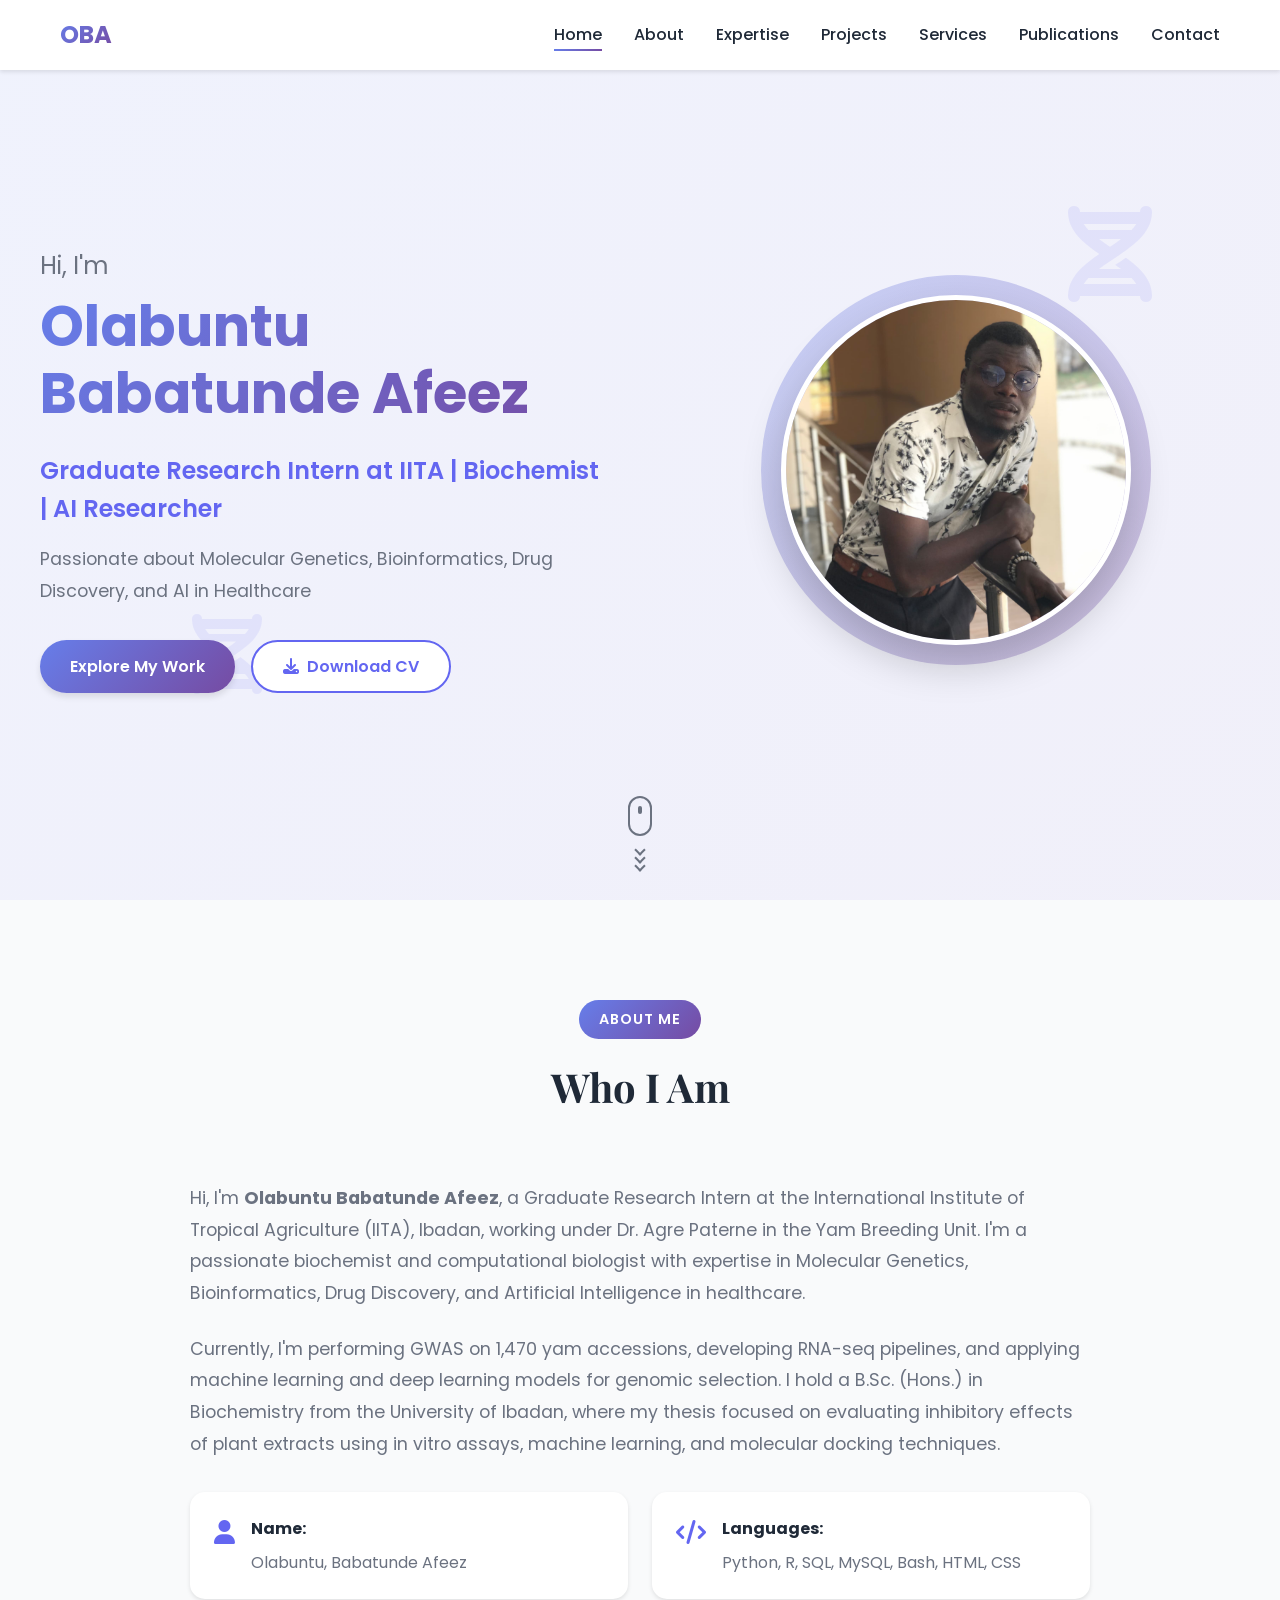
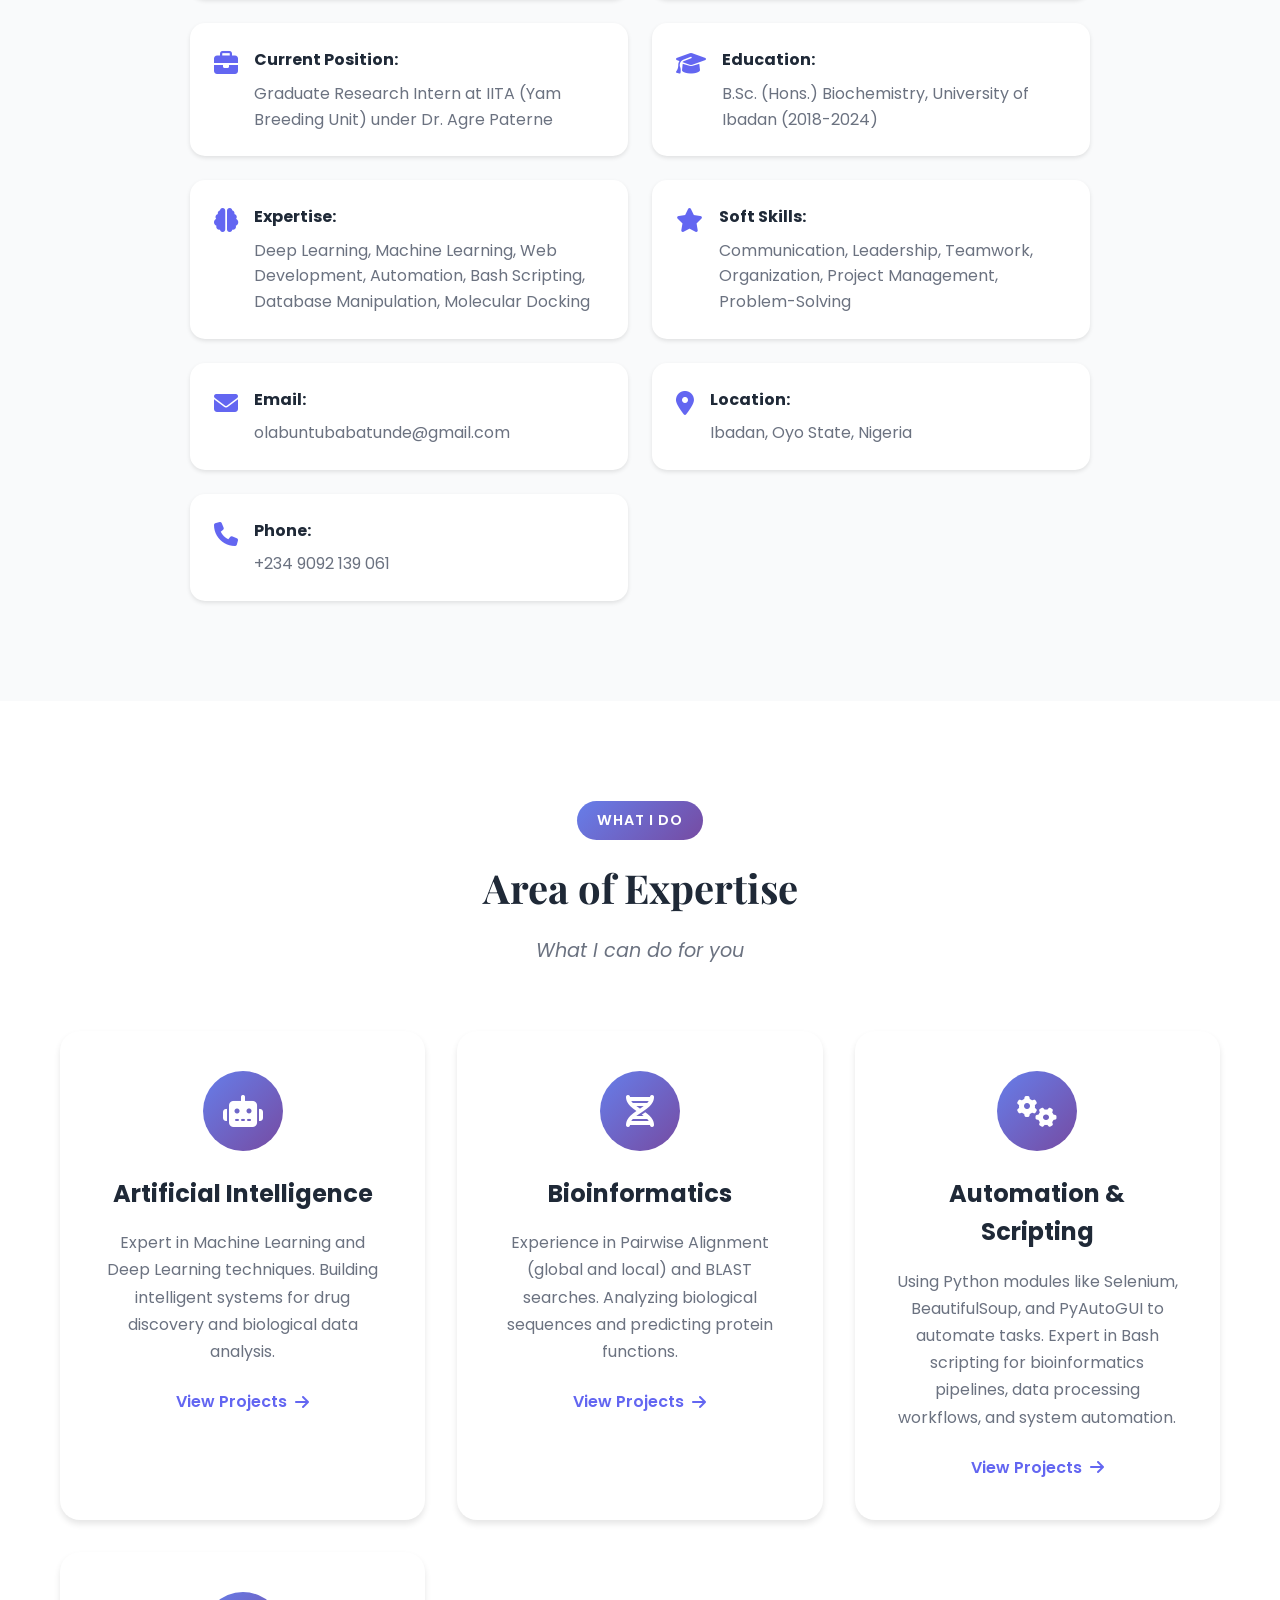
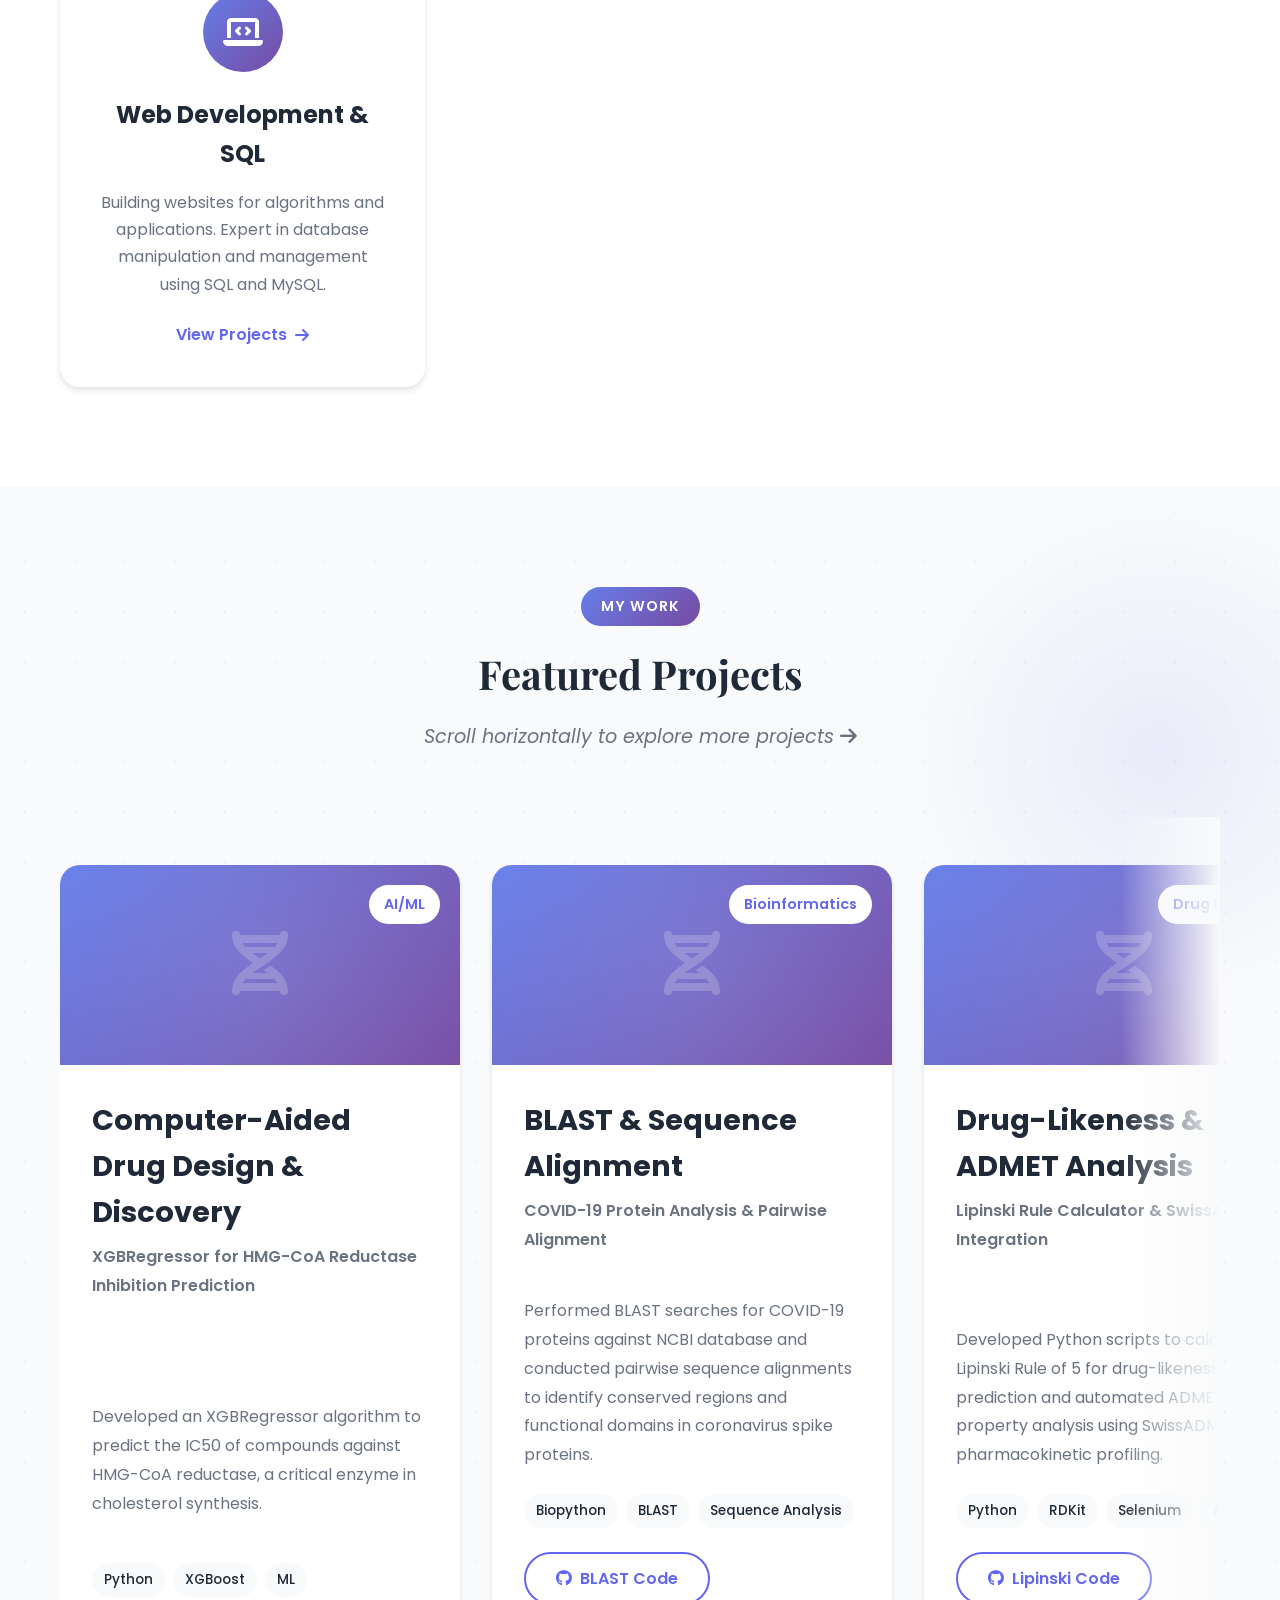
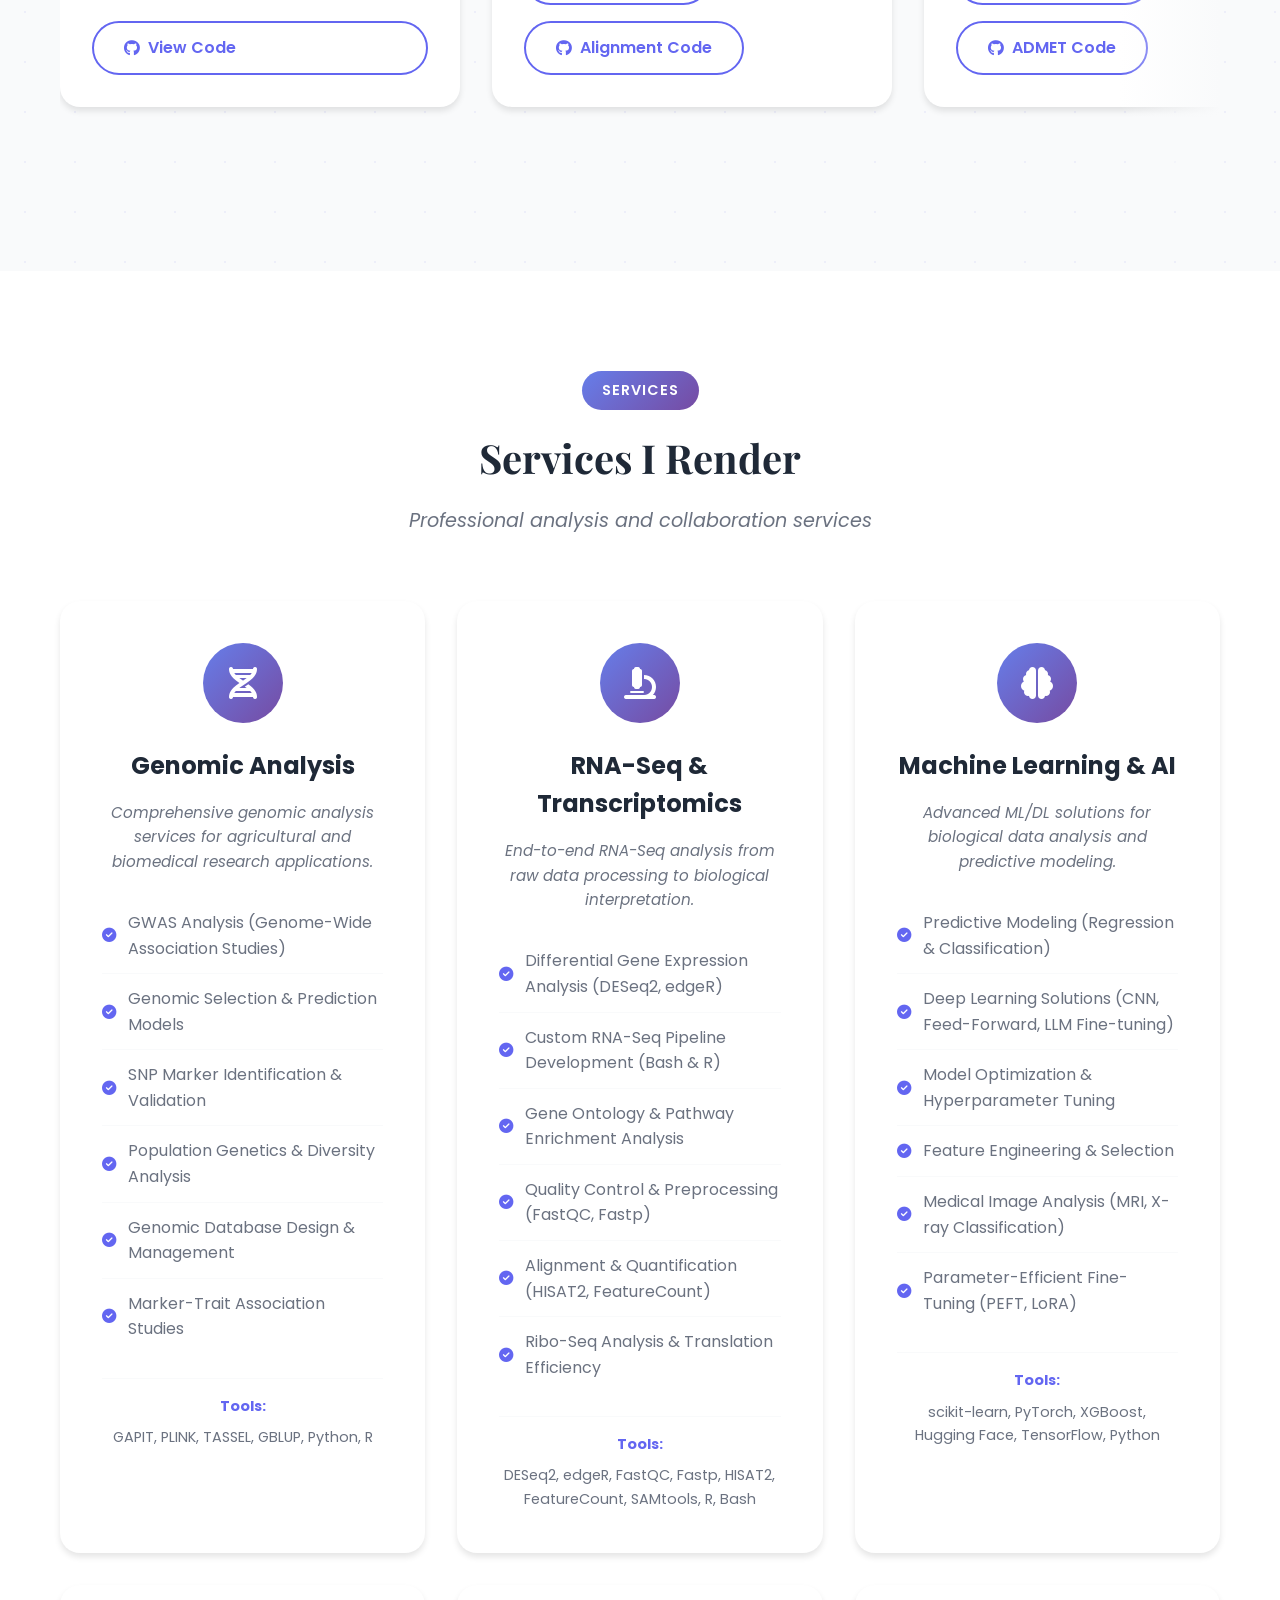
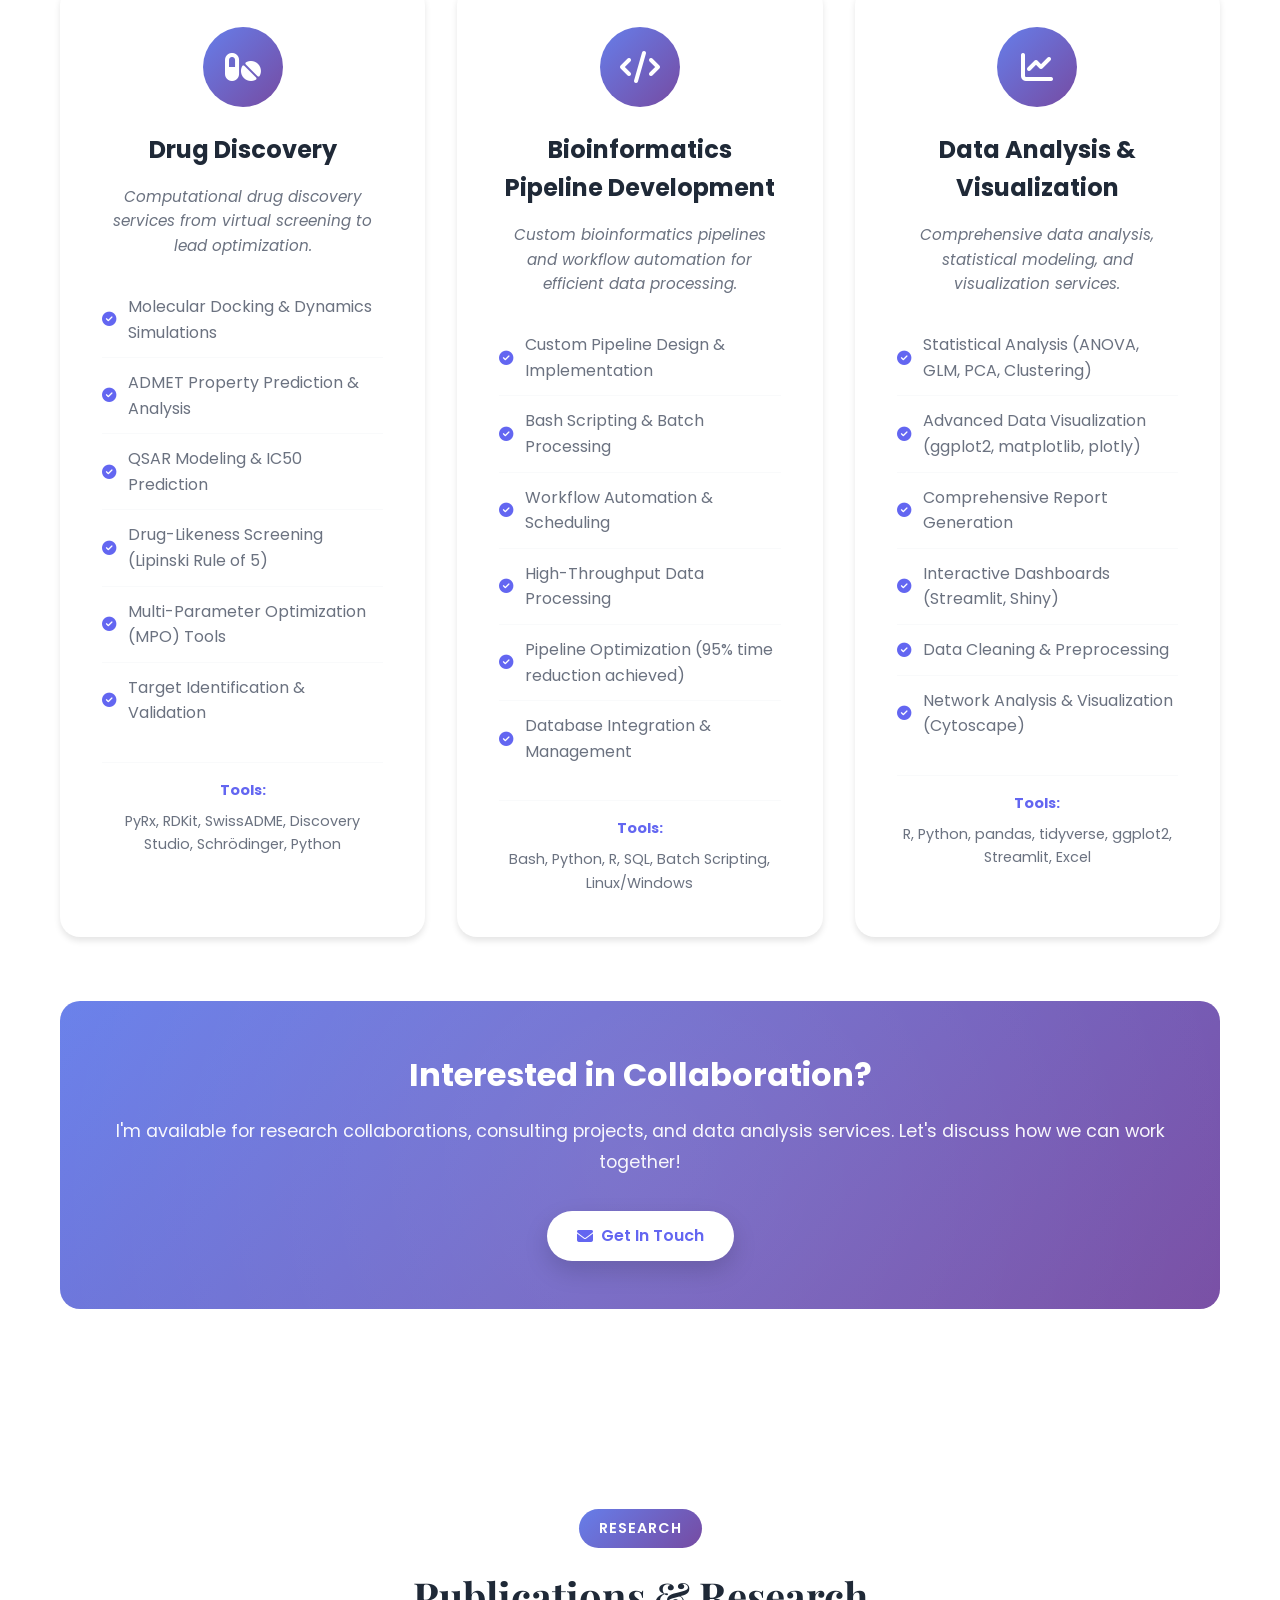
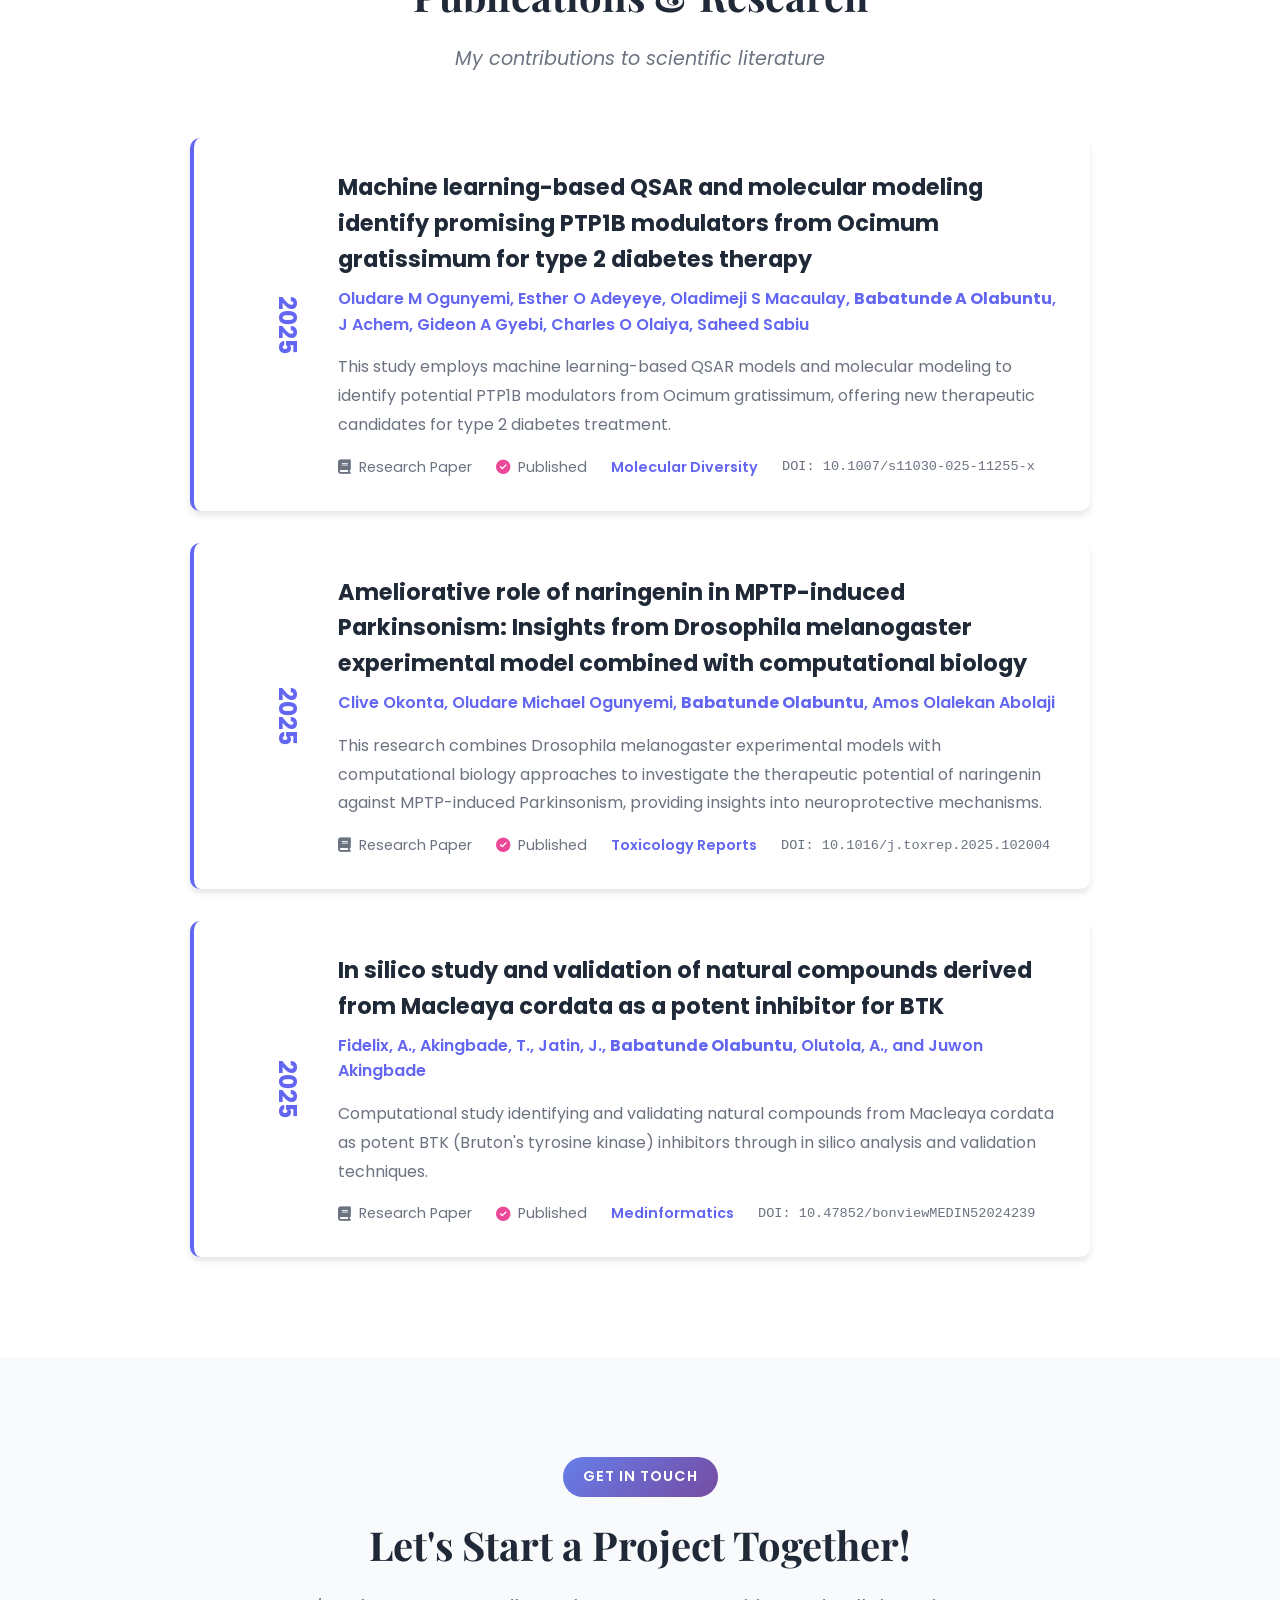
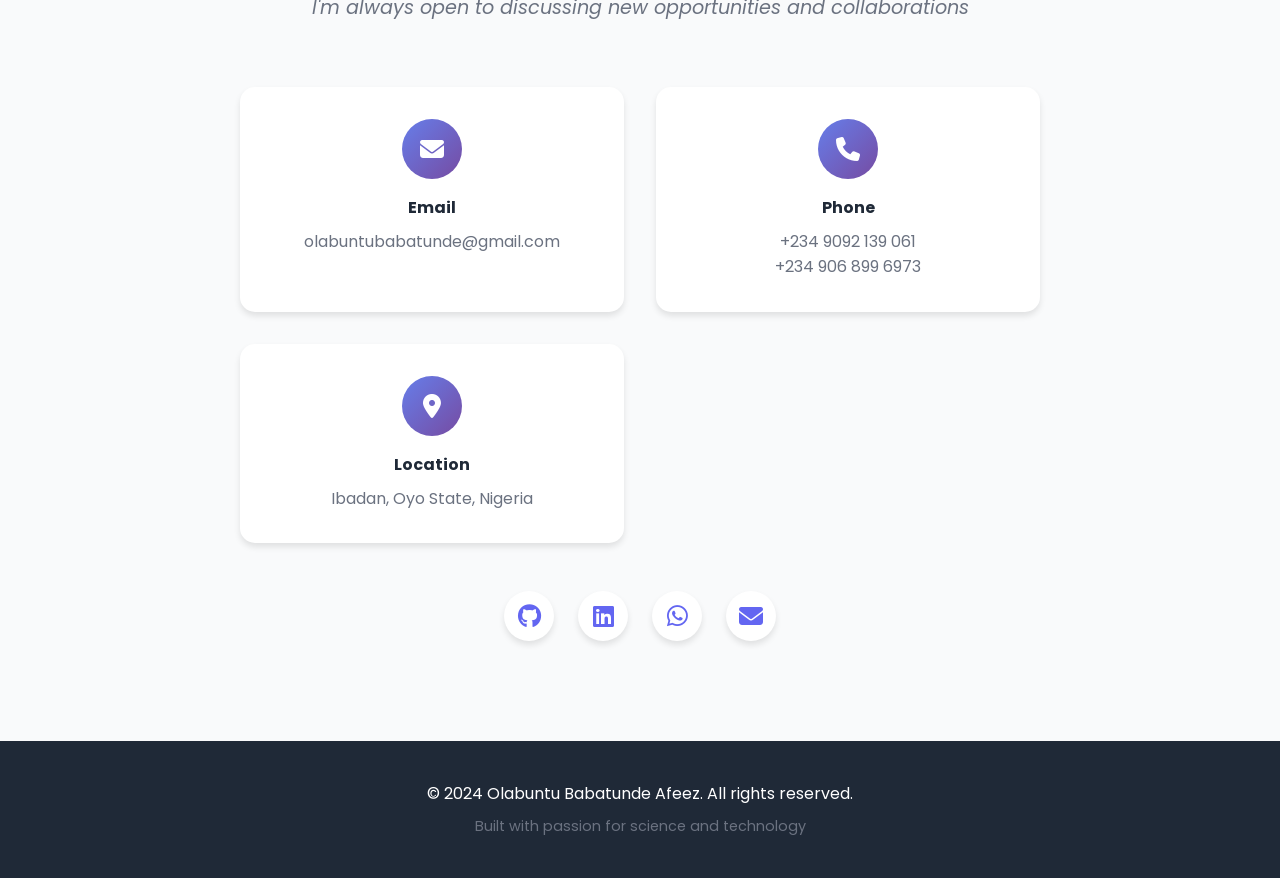
==== index.html @ 609cef7d "Add files via upload" ====
<!DOCTYPE html>
<html lang="en">
<head>
    <meta charset="UTF-8">
    <meta name="viewport" content="width=device-width, initial-scale=1.0">
    <meta name="description" content="Olabuntu Babatunde Afeez - Biochemist, Python Developer, AI Researcher">
    <title>Olabuntu Babatunde Afeez | Personal Website</title>
    <link rel="stylesheet" href="styles.css">
    <link rel="preconnect" href="https://fonts.googleapis.com">
    <link rel="preconnect" href="https://fonts.gstatic.com" crossorigin>
    <link href="https://fonts.googleapis.com/css2?family=Poppins:wght@300;400;500;600;700;800&family=Playfair+Display:wght@400;700&display=swap" rel="stylesheet">
    <link rel="stylesheet" href="https://cdnjs.cloudflare.com/ajax/libs/font-awesome/6.4.0/css/all.min.css">
</head>
<body>
    <!-- Navigation -->
    <nav class="navbar" id="navbar">
        <div class="nav-container">
            <div class="nav-logo">
                <span class="logo-text">OBA</span>
            </div>
            <ul class="nav-menu" id="nav-menu">
                <li class="nav-item"><a href="#home" class="nav-link">Home</a></li>
                <li class="nav-item"><a href="#about" class="nav-link">About</a></li>
                <li class="nav-item"><a href="#expertise" class="nav-link">Expertise</a></li>
                <li class="nav-item"><a href="#projects" class="nav-link">Projects</a></li>
                <li class="nav-item"><a href="#services" class="nav-link">Services</a></li>
                <li class="nav-item"><a href="#publications" class="nav-link">Publications</a></li>
                <li class="nav-item"><a href="#contact" class="nav-link">Contact</a></li>
            </ul>
            <div class="hamburger" id="hamburger">
                <span class="bar"></span>
                <span class="bar"></span>
                <span class="bar"></span>
            </div>
        </div>
    </nav>

    <!-- Hero Section -->
    <section id="home" class="hero">
        <div class="hero-background">
            <div class="animated-bg"></div>
            <div class="dna-decoration">
                <i class="fas fa-dna"></i>
            </div>
            <div class="dna-decoration dna-2">
                <i class="fas fa-dna"></i>
            </div>
            <div class="dna-decoration dna-3">
                <i class="fas fa-dna"></i>
            </div>
        </div>
        <div class="hero-content">
            <div class="hero-text">
                <h1 class="hero-title">
                    <span class="title-line">Hi, I'm</span>
                    <span class="title-name">Olabuntu Babatunde Afeez</span>
                </h1>
                <p class="hero-subtitle">Graduate Research Intern at IITA | Biochemist | AI Researcher</p>
                <p class="hero-description">Passionate about Molecular Genetics, Bioinformatics, Drug Discovery, and AI in Healthcare</p>
                <div class="hero-buttons">
                    <a href="#about" class="btn btn-primary">Explore My Work</a>
                    <a href="static/Buntu_cv.pdf" download class="btn btn-secondary">
                        <i class="fas fa-download"></i> Download CV
                    </a>
                </div>
            </div>
            <div class="hero-image">
                <div class="image-wrapper">
                    <img src="static/buntu1.jpg" alt="Olabuntu Babatunde Afeez" class="profile-img">
                    <div class="image-glow"></div>
                </div>
            </div>
        </div>
        <div class="scroll-indicator">
            <div class="mouse">
                <div class="wheel"></div>
            </div>
            <div class="arrow">
                <span></span>
                <span></span>
                <span></span>
            </div>
        </div>
    </section>

    <!-- About Section -->
    <section id="about" class="about">
        <div class="container">
            <div class="section-header">
                <span class="section-tag">About Me</span>
                <h2 class="section-title">Who I Am</h2>
            </div>
            <div class="about-content">
                <div class="about-text">
                    <p class="lead-text">
                        Hi, I'm <strong>Olabuntu Babatunde Afeez</strong>, a Graduate Research Intern at the International Institute of Tropical Agriculture (IITA), Ibadan, working under Dr. Agre Paterne in the Yam Breeding Unit. I'm a passionate biochemist and computational biologist with expertise in Molecular Genetics, Bioinformatics, Drug Discovery, and Artificial Intelligence in healthcare.
                    </p>
                    <p>
                        Currently, I'm performing GWAS on 1,470 yam accessions, developing RNA-seq pipelines, and applying machine learning and deep learning models for genomic selection. I hold a B.Sc. (Hons.) in Biochemistry from the University of Ibadan, where my thesis focused on evaluating inhibitory effects of plant extracts using in vitro assays, machine learning, and molecular docking techniques.
                    </p>
                    <div class="info-grid">
                        <div class="info-item">
                            <i class="fas fa-user"></i>
                            <div>
                                <strong>Name:</strong>
                                <span>Olabuntu, Babatunde Afeez</span>
                            </div>
                        </div>
                        <div class="info-item">
                            <i class="fas fa-code"></i>
                            <div>
                                <strong>Languages:</strong>
                                <span>Python, R, SQL, MySQL, Bash, HTML, CSS</span>
                            </div>
                        </div>
                        <div class="info-item">
                            <i class="fas fa-briefcase"></i>
                            <div>
                                <strong>Current Position:</strong>
                                <span>Graduate Research Intern at IITA (Yam Breeding Unit) under Dr. Agre Paterne</span>
                            </div>
                        </div>
                        <div class="info-item">
                            <i class="fas fa-graduation-cap"></i>
                            <div>
                                <strong>Education:</strong>
                                <span>B.Sc. (Hons.) Biochemistry, University of Ibadan (2018-2024)</span>
                            </div>
                        </div>
                        <div class="info-item">
                            <i class="fas fa-brain"></i>
                            <div>
                                <strong>Expertise:</strong>
                                <span>Deep Learning, Machine Learning, Web Development, Automation, Bash Scripting, Database Manipulation, Molecular Docking</span>
                            </div>
                        </div>
                        <div class="info-item">
                            <i class="fas fa-star"></i>
                            <div>
                                <strong>Soft Skills:</strong>
                                <span>Communication, Leadership, Teamwork, Organization, Project Management, Problem-Solving</span>
                            </div>
                        </div>
                        <div class="info-item">
                            <i class="fas fa-envelope"></i>
                            <div>
                                <strong>Email:</strong>
                                <span>olabuntubabatunde@gmail.com</span>
                            </div>
                        </div>
                        <div class="info-item">
                            <i class="fas fa-map-marker-alt"></i>
                            <div>
                                <strong>Location:</strong>
                                <span>Ibadan, Oyo State, Nigeria</span>
                            </div>
                        </div>
                        <div class="info-item">
                            <i class="fas fa-phone"></i>
                            <div>
                                <strong>Phone:</strong>
                                <span>+234 9092 139 061</span>
                            </div>
                        </div>
                    </div>
                </div>
            </div>
        </div>
    </section>

    <!-- Expertise Section -->
    <section id="expertise" class="expertise">
        <div class="container">
            <div class="section-header">
                <span class="section-tag">What I Do</span>
                <h2 class="section-title">Area of Expertise</h2>
                <p class="section-subtitle">What I can do for you</p>
            </div>
            <div class="expertise-grid">
                <div class="expertise-card" data-aos="fade-up">
                    <div class="card-icon">
                        <i class="fas fa-robot"></i>
                    </div>
                    <h3>Artificial Intelligence</h3>
                    <p>Expert in Machine Learning and Deep Learning techniques. Building intelligent systems for drug discovery and biological data analysis.</p>
                    <a href="#projects" class="card-link">View Projects <i class="fas fa-arrow-right"></i></a>
                </div>
                <div class="expertise-card" data-aos="fade-up" data-aos-delay="100">
                    <div class="card-icon">
                        <i class="fas fa-dna"></i>
                    </div>
                    <h3>Bioinformatics</h3>
                    <p>Experience in Pairwise Alignment (global and local) and BLAST searches. Analyzing biological sequences and predicting protein functions.</p>
                    <a href="#projects" class="card-link">View Projects <i class="fas fa-arrow-right"></i></a>
                </div>
                <div class="expertise-card" data-aos="fade-up" data-aos-delay="200">
                    <div class="card-icon">
                        <i class="fas fa-cogs"></i>
                    </div>
                    <h3>Automation & Scripting</h3>
                    <p>Using Python modules like Selenium, BeautifulSoup, and PyAutoGUI to automate tasks. Expert in Bash scripting for bioinformatics pipelines, data processing workflows, and system automation.</p>
                    <a href="#projects" class="card-link">View Projects <i class="fas fa-arrow-right"></i></a>
                </div>
                <div class="expertise-card" data-aos="fade-up" data-aos-delay="300">
                    <div class="card-icon">
                        <i class="fas fa-laptop-code"></i>
                    </div>
                    <h3>Web Development & SQL</h3>
                    <p>Building websites for algorithms and applications. Expert in database manipulation and management using SQL and MySQL.</p>
                    <a href="#projects" class="card-link">View Projects <i class="fas fa-arrow-right"></i></a>
                </div>
            </div>
        </div>
    </section>

    <!-- Projects Section -->
    <section id="projects" class="projects">
        <div class="container">
            <div class="section-header">
                <span class="section-tag">My Work</span>
                <h2 class="section-title">Featured Projects</h2>
                <p class="section-subtitle">Scroll horizontally to explore more projects <i class="fas fa-arrow-right"></i></p>
            </div>
            <div class="projects-scroll-container">
                <div class="projects-scroll-wrapper">
                <div class="project-card">
                    <div class="project-image">
                        <div class="project-overlay">
                            <a href="https://github.com/Olabuntu/HMG-COA/blob/main/work.ipynb" target="_blank" class="project-link">
                                <i class="fas fa-external-link-alt"></i>
                            </a>
                        </div>
                        <div class="project-badge">AI/ML</div>
                        <div class="project-icon">
                            <i class="fas fa-dna"></i>
                        </div>
                    </div>
                    <div class="project-content">
                        <h3>Computer-Aided Drug Design & Discovery</h3>
                        <p class="project-tagline">XGBRegressor for HMG-CoA Reductase Inhibition Prediction</p>
                        <p>
                            Developed an XGBRegressor algorithm to predict the IC50 of compounds against HMG-CoA reductase, a critical enzyme in cholesterol synthesis.
                        </p>
                        <div class="project-tech">
                            <span class="tech-tag">Python</span>
                            <span class="tech-tag">XGBoost</span>
                            <span class="tech-tag">ML</span>
                        </div>
                        <a href="https://github.com/Olabuntu/HMG-COA/blob/main/work.ipynb" target="_blank" class="btn btn-outline">
                            <i class="fab fa-github"></i> View Code
                        </a>
                    </div>
                </div>
                <div class="project-card">
                    <div class="project-image">
                        <div class="project-overlay">
                            <a href="https://github.com/Olabuntu/Bioinformatics" target="_blank" class="project-link">
                                <i class="fas fa-external-link-alt"></i>
                            </a>
                        </div>
                        <div class="project-badge">Bioinformatics</div>
                        <div class="project-icon">
                            <i class="fas fa-dna"></i>
                        </div>
                    </div>
                    <div class="project-content">
                        <h3>BLAST & Sequence Alignment</h3>
                        <p class="project-tagline">COVID-19 Protein Analysis & Pairwise Alignment</p>
                        <p>
                            Performed BLAST searches for COVID-19 proteins against NCBI database and conducted pairwise sequence alignments to identify conserved regions and functional domains in coronavirus spike proteins.
                        </p>
                        <div class="project-tech">
                            <span class="tech-tag">Biopython</span>
                            <span class="tech-tag">BLAST</span>
                            <span class="tech-tag">Sequence Analysis</span>
                        </div>
                        <div class="project-links">
                            <a href="https://github.com/Olabuntu/Bioinformatics/blob/main/Blasting(protein)/work.ipynb" target="_blank" class="btn btn-outline">
                                <i class="fab fa-github"></i> BLAST Code
                            </a>
                            <a href="https://github.com/Olabuntu/Bioinformatics/blob/main/Alignment/COD.ipynb" target="_blank" class="btn btn-outline">
                                <i class="fab fa-github"></i> Alignment Code
                            </a>
                        </div>
                    </div>
                </div>
                <div class="project-card">
                    <div class="project-image">
                        <div class="project-overlay">
                            <a href="https://github.com/Olabuntu/BIOLOGICAL_CODES" target="_blank" class="project-link">
                                <i class="fas fa-external-link-alt"></i>
                            </a>
                        </div>
                        <div class="project-badge">Drug Discovery</div>
                        <div class="project-icon">
                            <i class="fas fa-dna"></i>
                        </div>
                    </div>
                    <div class="project-content">
                        <h3>Drug-Likeness & ADMET Analysis</h3>
                        <p class="project-tagline">Lipinski Rule Calculator & SwissADME Integration</p>
                        <p>
                            Developed Python scripts to calculate Lipinski Rule of 5 for drug-likeness prediction and automated ADMET property analysis using SwissADME tool for pharmacokinetic profiling.
                        </p>
                        <div class="project-tech">
                            <span class="tech-tag">Python</span>
                            <span class="tech-tag">RDKit</span>
                            <span class="tech-tag">Selenium</span>
                            <span class="tech-tag">ADMET</span>
                        </div>
                        <div class="project-links">
                            <a href="https://github.com/Olabuntu/BIOLOGICAL_CODES/blob/main/Lipinski_calculation.py" target="_blank" class="btn btn-outline">
                                <i class="fab fa-github"></i> Lipinski Code
                            </a>
                            <a href="https://github.com/Olabuntu/BIOLOGICAL_CODES/blob/main/ADMET_SWISSadme.py" target="_blank" class="btn btn-outline">
                                <i class="fab fa-github"></i> ADMET Code
                            </a>
                        </div>
                    </div>
                </div>
                <div class="project-card">
                    <div class="project-image">
                        <div class="project-overlay">
                            <a href="https://github.com/Olabuntu/Brain-MRI-Tumor-Classification" target="_blank" class="project-link">
                                <i class="fas fa-external-link-alt"></i>
                            </a>
                        </div>
                        <div class="project-badge">Deep Learning</div>
                    <div class="project-icon"><i class="fas fa-dna"></i></div></div>
                    <div class="project-content">
                        <h3>Brain MRI Tumor Classification with CNN</h3>
                        <p class="project-tagline">Convolutional Neural Network for Medical Image Analysis</p>
                        <p>
                            Developed a Python script implementing a CNN to classify brain MRI scans for tumor presence, handling image preprocessing, model training, and evaluation for medical diagnosis applications.
                        </p>
                        <div class="project-tech">
                            <span class="tech-tag">Python</span>
                            <span class="tech-tag">CNN</span>
                            <span class="tech-tag">Deep Learning</span>
                            <span class="tech-tag">Medical Imaging</span>
                        </div>
                        <a href="https://github.com/Olabuntu/Brain-MRI-Tumor-Classification" target="_blank" class="btn btn-outline">
                            <i class="fab fa-github"></i> View Code
                        </a>
                    </div>
                </div>
                <div class="project-card">
                    <div class="project-image">
                        <div class="project-overlay">
                            <a href="https://github.com/Olabuntu/RNA-seq-Pipeline" target="_blank" class="project-link">
                                <i class="fas fa-external-link-alt"></i>
                            </a>
                        </div>
                        <div class="project-badge">Bioinformatics</div>
                    <div class="project-icon"><i class="fas fa-dna"></i></div></div>
                    <div class="project-content">
                        <h3>RNA-Seq Processing Pipeline</h3>
                        <p class="project-tagline">End-to-End Pipeline for Quality Control, Trimming, Alignment, and Feature Count</p>
                        <p>
                            Developed a complete pipeline for RNA-seq processing using FastQC, Fastp, HISAT2, FeatureCount, and SAMtools. Automated workflows in Bash and R for differential gene expression analysis.
                        </p>
                        <div class="project-tech">
                            <span class="tech-tag">Bash</span>
                            <span class="tech-tag">R</span>
                            <span class="tech-tag">RNA-Seq</span>
                            <span class="tech-tag">Bioinformatics</span>
                        </div>
                        <a href="https://github.com/Olabuntu/RNA-seq-Pipeline" target="_blank" class="btn btn-outline">
                            <i class="fab fa-github"></i> View Code
                        </a>
                    </div>
                </div>
                <div class="project-card">
                    <div class="project-image">
                        <div class="project-overlay">
                            <a href="https://github.com/Olabuntu/LLM-Fine-Tuning" target="_blank" class="project-link">
                                <i class="fas fa-external-link-alt"></i>
                            </a>
                        </div>
                        <div class="project-badge">LLM/AI</div>
                    <div class="project-icon"><i class="fas fa-dna"></i></div></div>
                    <div class="project-content">
                        <h3>LLM Fine-Tuning Pipeline</h3>
                        <p class="project-tagline">Parameter-Efficient Fine-Tuning with Advanced Techniques</p>
                        <p>
                            Developed an end-to-end LLM fine-tuning pipeline with advanced parameter-efficient techniques (PEFT, BitsAndBytes), reducing training costs by 75% and deployment time by 60%.
                        </p>
                        <div class="project-tech">
                            <span class="tech-tag">Python</span>
                            <span class="tech-tag">PyTorch</span>
                            <span class="tech-tag">Hugging Face</span>
                            <span class="tech-tag">PEFT</span>
                        </div>
                        <a href="https://github.com/Olabuntu/LLM-Fine-Tuning" target="_blank" class="btn btn-outline">
                            <i class="fab fa-github"></i> View Code
                        </a>
                    </div>
                </div>
                <div class="project-card">
                    <div class="project-image">
                        <div class="project-overlay">
                            <a href="https://github.com/Olabuntu/Breast-Tumor-Classification" target="_blank" class="project-link">
                                <i class="fas fa-external-link-alt"></i>
                            </a>
                        </div>
                        <div class="project-badge">Deep Learning</div>
                    <div class="project-icon"><i class="fas fa-dna"></i></div></div>
                    <div class="project-content">
                        <h3>Breast Tumor Classification</h3>
                        <p class="project-tagline">Feed-Forward Neural Network for Malignant/Benign Classification</p>
                        <p>
                            Developed a Python script using a feed-forward neural network in PyTorch to classify breast tumors as malignant or benign, including data preprocessing, model training, and performance evaluation.
                        </p>
                        <div class="project-tech">
                            <span class="tech-tag">Python</span>
                            <span class="tech-tag">PyTorch</span>
                            <span class="tech-tag">Deep Learning</span>
                            <span class="tech-tag">Healthcare</span>
                        </div>
                        <a href="https://github.com/Olabuntu/Breast-Tumor-Classification" target="_blank" class="btn btn-outline">
                            <i class="fab fa-github"></i> View Code
                        </a>
                    </div>
                </div>
                <div class="project-card">
                    <div class="project-image">
                        <div class="project-overlay">
                            <a href="https://github.com/Olabuntu/Differential-Gene-Expression" target="_blank" class="project-link">
                                <i class="fas fa-external-link-alt"></i>
                            </a>
                        </div>
                        <div class="project-badge">Genomics</div>
                    <div class="project-icon"><i class="fas fa-dna"></i></div></div>
                    <div class="project-content">
                        <h3>Differential Gene Expression Analysis</h3>
                        <p class="project-tagline">DESeq2 and edgeR for RNA-Seq Data Analysis</p>
                        <p>
                            Developed R scripts utilizing DESeq2 and edgeR for differential gene expression analysis, including data normalization, statistical testing, and visualization of significantly expressed genes from RNA-Seq datasets.
                        </p>
                        <div class="project-tech">
                            <span class="tech-tag">R</span>
                            <span class="tech-tag">DESeq2</span>
                            <span class="tech-tag">edgeR</span>
                            <span class="tech-tag">Bioconductor</span>
                        </div>
                        <a href="https://github.com/Olabuntu/Differential-Gene-Expression" target="_blank" class="btn btn-outline">
                            <i class="fab fa-github"></i> View Code
                        </a>
                    </div>
                </div>
                <div class="project-card">
                    <div class="project-image">
                        <div class="project-overlay">
                            <a href="https://github.com/Olabuntu/DNA-Sequence-Motif-Prediction" target="_blank" class="project-link">
                                <i class="fas fa-external-link-alt"></i>
                            </a>
                        </div>
                        <div class="project-badge">Genomics</div>
                    <div class="project-icon"><i class="fas fa-dna"></i></div></div>
                    <div class="project-content">
                        <h3>DNA Sequence Motif Prediction</h3>
                        <p class="project-tagline">CNN for Transcription Factor Binding Site Identification</p>
                        <p>
                            Developed a Python script implementing a deep learning CNN architecture to predict DNA sequence motifs and identify transcription factor binding sites, including data preprocessing, model training, and validation.
                        </p>
                        <div class="project-tech">
                            <span class="tech-tag">Python</span>
                            <span class="tech-tag">CNN</span>
                            <span class="tech-tag">Deep Learning</span>
                            <span class="tech-tag">Genomics</span>
                        </div>
                        <a href="https://github.com/Olabuntu/DNA-Sequence-Motif-Prediction" target="_blank" class="btn btn-outline">
                            <i class="fab fa-github"></i> View Code
                        </a>
                    </div>
                </div>
                <div class="project-card">
                    <div class="project-image">
                        <div class="project-overlay">
                            <a href="https://github.com/Olabuntu/Gene-Ontology-Enrichment" target="_blank" class="project-link">
                                <i class="fas fa-external-link-alt"></i>
                            </a>
                        </div>
                        <div class="project-badge">Bioinformatics</div>
                    <div class="project-icon"><i class="fas fa-dna"></i></div></div>
                    <div class="project-content">
                        <h3>Gene Ontology Enrichment Analysis</h3>
                        <p class="project-tagline">Biological Process, Function, and Component Analysis</p>
                        <p>
                            Developed an R script to perform gene ontology enrichment analysis, identifying overrepresented biological processes, molecular functions, and cellular components from gene lists using clusterProfiler.
                        </p>
                        <div class="project-tech">
                            <span class="tech-tag">R</span>
                            <span class="tech-tag">clusterProfiler</span>
                            <span class="tech-tag">GO Analysis</span>
                            <span class="tech-tag">Bioconductor</span>
                        </div>
                        <a href="https://github.com/Olabuntu/Gene-Ontology-Enrichment" target="_blank" class="btn btn-outline">
                            <i class="fab fa-github"></i> View Code
                        </a>
                    </div>
                </div>
                <div class="project-card">
                    <div class="project-image">
                        <div class="project-overlay">
                            <a href="https://github.com/Olabuntu/Diabetes-Prediction-Model" target="_blank" class="project-link">
                                <i class="fas fa-external-link-alt"></i>
                            </a>
                        </div>
                        <div class="project-badge">ML/Healthcare</div>
                    <div class="project-icon"><i class="fas fa-dna"></i></div></div>
                    <div class="project-content">
                        <h3>Diabetes Prediction Model</h3>
                        <p class="project-tagline">Machine Learning Classification for Clinical Diagnosis</p>
                        <p>
                            Developed a Python-based classification model to predict diabetes status from clinical features, including data preprocessing, feature selection, model training, and performance evaluation.
                        </p>
                        <div class="project-tech">
                            <span class="tech-tag">Python</span>
                            <span class="tech-tag">Machine Learning</span>
                            <span class="tech-tag">Healthcare</span>
                            <span class="tech-tag">scikit-learn</span>
                        </div>
                        <a href="https://github.com/Olabuntu/Diabetes-Prediction-Model" target="_blank" class="btn btn-outline">
                            <i class="fab fa-github"></i> View Code
                        </a>
                    </div>
                </div>
                <div class="project-card">
                    <div class="project-image">
                        <div class="project-overlay">
                            <a href="https://github.com/Olabuntu/COX2-Inhibitor-Prediction" target="_blank" class="project-link">
                                <i class="fas fa-external-link-alt"></i>
                            </a>
                        </div>
                        <div class="project-badge">Drug Discovery</div>
                    <div class="project-icon"><i class="fas fa-dna"></i></div></div>
                    <div class="project-content">
                        <h3>COX-2 Inhibitor Prediction</h3>
                        <p class="project-tagline">Random Forest Regression for Anti-Inflammatory Drug Discovery</p>
                        <p>
                            Developed a Python-based Random Forest Regression model to predict the bioactivity (IC₅₀) of drugs against the Cyclooxygenase-2 (COX-2) enzyme, a key target in inflammation treatment.
                        </p>
                        <div class="project-tech">
                            <span class="tech-tag">Python</span>
                            <span class="tech-tag">Random Forest</span>
                            <span class="tech-tag">Drug Discovery</span>
                            <span class="tech-tag">Machine Learning</span>
                        </div>
                        <a href="https://github.com/Olabuntu/COX2-Inhibitor-Prediction" target="_blank" class="btn btn-outline">
                            <i class="fab fa-github"></i> View Code
                        </a>
                    </div>
                </div>
                <div class="project-card">
                    <div class="project-image">
                        <div class="project-overlay">
                            <a href="https://github.com/Olabuntu/MPO-Web-Tool" target="_blank" class="project-link">
                                <i class="fas fa-external-link-alt"></i>
                            </a>
                        </div>
                        <div class="project-badge">Web Tool</div>
                    <div class="project-icon"><i class="fas fa-dna"></i></div></div>
                    <div class="project-content">
                        <h3>Multiple Parameter Optimization (MPO) Web Tool</h3>
                        <p class="project-tagline">Streamlit-Based Drug Candidate Screening Platform</p>
                        <p>
                            Built a Multiple Parameter Optimization web tool for efficient drug candidate screening, allowing parameter selection (IC₅₀, ADMET) for ranking. Developed with Python, Streamlit, and CSS to ensure usability and time savings.
                        </p>
                        <div class="project-tech">
                            <span class="tech-tag">Python</span>
                            <span class="tech-tag">Streamlit</span>
                            <span class="tech-tag">CSS</span>
                            <span class="tech-tag">Drug Discovery</span>
                        </div>
                        <a href="https://github.com/Olabuntu/MPO-Web-Tool" target="_blank" class="btn btn-outline">
                            <i class="fab fa-github"></i> View Code
                        </a>
                    </div>
                </div>
                <div class="project-card">
                    <div class="project-image">
                        <div class="project-overlay">
                            <a href="https://github.com/Olabuntu/GWAS-Yam-Analysis" target="_blank" class="project-link">
                                <i class="fas fa-external-link-alt"></i>
                            </a>
                        </div>
                        <div class="project-badge">Genomics</div>
                    <div class="project-icon"><i class="fas fa-dna"></i></div></div>
                    <div class="project-content">
                        <h3>GWAS Analysis on Yam Accessions</h3>
                        <p class="project-tagline">Genome-Wide Association Study for Yield Traits</p>
                        <p>
                            Performed GWAS on 1,470 yam accessions, identifying SNP markers and candidate genes linked to yield traits (yield and stress tolerance) in yam using GAPIT (R), PLINK, and TASSEL 5.
                        </p>
                        <div class="project-tech">
                            <span class="tech-tag">R</span>
                            <span class="tech-tag">GAPIT</span>
                            <span class="tech-tag">PLINK</span>
                            <span class="tech-tag">TASSEL</span>
                        </div>
                        <a href="https://github.com/Olabuntu/GWAS-Yam-Analysis" target="_blank" class="btn btn-outline">
                            <i class="fab fa-github"></i> View Code
                        </a>
                    </div>
                </div>
                <div class="project-card">
                    <div class="project-image">
                        <div class="project-overlay">
                            <a href="https://github.com/Olabuntu/Genomic-Selection-Models" target="_blank" class="project-link">
                                <i class="fas fa-external-link-alt"></i>
                            </a>
                        </div>
                        <div class="project-badge">Genomics</div>
                    <div class="project-icon"><i class="fas fa-dna"></i></div></div>
                    <div class="project-content">
                        <h3>Genomic Selection Models</h3>
                        <p class="project-tagline">Deep Learning and ML for Genomic Prediction</p>
                        <p>
                            Conducted genomic selection on MET data from 1,400 yam accessions, applying deep learning, machine learning, GBLUP, and other models to predict GEBVs and compared results to choose the best model to accelerate the breeding program.
                        </p>
                        <div class="project-tech">
                            <span class="tech-tag">Python</span>
                            <span class="tech-tag">R</span>
                            <span class="tech-tag">Deep Learning</span>
                            <span class="tech-tag">GBLUP</span>
                        </div>
                        <a href="https://github.com/Olabuntu/Genomic-Selection-Models" target="_blank" class="btn btn-outline">
                            <i class="fab fa-github"></i> View Code
                        </a>
                    </div>
                </div>
                </div>
            </div>
        </div>
    </section>

    <!-- Services Section -->
    <section id="services" class="services">
        <div class="container">
            <div class="section-header">
                <span class="section-tag">Services</span>
                <h2 class="section-title">Services I Render</h2>
                <p class="section-subtitle">Professional analysis and collaboration services</p>
            </div>
            <div class="services-grid">
                <div class="service-card">
                    <div class="service-icon">
                        <i class="fas fa-dna"></i>
                    </div>
                    <h3>Genomic Analysis</h3>
                    <p class="service-description">Comprehensive genomic analysis services for agricultural and biomedical research applications.</p>
                    <ul class="service-list">
                        <li><i class="fas fa-check-circle"></i> GWAS Analysis (Genome-Wide Association Studies)</li>
                        <li><i class="fas fa-check-circle"></i> Genomic Selection & Prediction Models</li>
                        <li><i class="fas fa-check-circle"></i> SNP Marker Identification & Validation</li>
                        <li><i class="fas fa-check-circle"></i> Population Genetics & Diversity Analysis</li>
                        <li><i class="fas fa-check-circle"></i> Genomic Database Design & Management</li>
                        <li><i class="fas fa-check-circle"></i> Marker-Trait Association Studies</li>
                    </ul>
                    <div class="service-tools">
                        <strong>Tools:</strong> GAPIT, PLINK, TASSEL, GBLUP, Python, R
                    </div>
                </div>
                <div class="service-card">
                    <div class="service-icon">
                        <i class="fas fa-microscope"></i>
                    </div>
                    <h3>RNA-Seq & Transcriptomics</h3>
                    <p class="service-description">End-to-end RNA-Seq analysis from raw data processing to biological interpretation.</p>
                    <ul class="service-list">
                        <li><i class="fas fa-check-circle"></i> Differential Gene Expression Analysis (DESeq2, edgeR)</li>
                        <li><i class="fas fa-check-circle"></i> Custom RNA-Seq Pipeline Development (Bash & R)</li>
                        <li><i class="fas fa-check-circle"></i> Gene Ontology & Pathway Enrichment Analysis</li>
                        <li><i class="fas fa-check-circle"></i> Quality Control & Preprocessing (FastQC, Fastp)</li>
                        <li><i class="fas fa-check-circle"></i> Alignment & Quantification (HISAT2, FeatureCount)</li>
                        <li><i class="fas fa-check-circle"></i> Ribo-Seq Analysis & Translation Efficiency</li>
                    </ul>
                    <div class="service-tools">
                        <strong>Tools:</strong> DESeq2, edgeR, FastQC, Fastp, HISAT2, FeatureCount, SAMtools, R, Bash
                    </div>
                </div>
                <div class="service-card">
                    <div class="service-icon">
                        <i class="fas fa-brain"></i>
                    </div>
                    <h3>Machine Learning & AI</h3>
                    <p class="service-description">Advanced ML/DL solutions for biological data analysis and predictive modeling.</p>
                    <ul class="service-list">
                        <li><i class="fas fa-check-circle"></i> Predictive Modeling (Regression & Classification)</li>
                        <li><i class="fas fa-check-circle"></i> Deep Learning Solutions (CNN, Feed-Forward, LLM Fine-tuning)</li>
                        <li><i class="fas fa-check-circle"></i> Model Optimization & Hyperparameter Tuning</li>
                        <li><i class="fas fa-check-circle"></i> Feature Engineering & Selection</li>
                        <li><i class="fas fa-check-circle"></i> Medical Image Analysis (MRI, X-ray Classification)</li>
                        <li><i class="fas fa-check-circle"></i> Parameter-Efficient Fine-Tuning (PEFT, LoRA)</li>
                    </ul>
                    <div class="service-tools">
                        <strong>Tools:</strong> scikit-learn, PyTorch, XGBoost, Hugging Face, TensorFlow, Python
                    </div>
                </div>
                <div class="service-card">
                    <div class="service-icon">
                        <i class="fas fa-pills"></i>
                    </div>
                    <h3>Drug Discovery</h3>
                    <p class="service-description">Computational drug discovery services from virtual screening to lead optimization.</p>
                    <ul class="service-list">
                        <li><i class="fas fa-check-circle"></i> Molecular Docking & Dynamics Simulations</li>
                        <li><i class="fas fa-check-circle"></i> ADMET Property Prediction & Analysis</li>
                        <li><i class="fas fa-check-circle"></i> QSAR Modeling & IC50 Prediction</li>
                        <li><i class="fas fa-check-circle"></i> Drug-Likeness Screening (Lipinski Rule of 5)</li>
                        <li><i class="fas fa-check-circle"></i> Multi-Parameter Optimization (MPO) Tools</li>
                        <li><i class="fas fa-check-circle"></i> Target Identification & Validation</li>
                    </ul>
                    <div class="service-tools">
                        <strong>Tools:</strong> PyRx, RDKit, SwissADME, Discovery Studio, Schrödinger, Python
                    </div>
                </div>
                <div class="service-card">
                    <div class="service-icon">
                        <i class="fas fa-code"></i>
                    </div>
                    <h3>Bioinformatics Pipeline Development</h3>
                    <p class="service-description">Custom bioinformatics pipelines and workflow automation for efficient data processing.</p>
                    <ul class="service-list">
                        <li><i class="fas fa-check-circle"></i> Custom Pipeline Design & Implementation</li>
                        <li><i class="fas fa-check-circle"></i> Bash Scripting & Batch Processing</li>
                        <li><i class="fas fa-check-circle"></i> Workflow Automation & Scheduling</li>
                        <li><i class="fas fa-check-circle"></i> High-Throughput Data Processing</li>
                        <li><i class="fas fa-check-circle"></i> Pipeline Optimization (95% time reduction achieved)</li>
                        <li><i class="fas fa-check-circle"></i> Database Integration & Management</li>
                    </ul>
                    <div class="service-tools">
                        <strong>Tools:</strong> Bash, Python, R, SQL, Batch Scripting, Linux/Windows
                    </div>
                </div>
                <div class="service-card">
                    <div class="service-icon">
                        <i class="fas fa-chart-line"></i>
                    </div>
                    <h3>Data Analysis & Visualization</h3>
                    <p class="service-description">Comprehensive data analysis, statistical modeling, and visualization services.</p>
                    <ul class="service-list">
                        <li><i class="fas fa-check-circle"></i> Statistical Analysis (ANOVA, GLM, PCA, Clustering)</li>
                        <li><i class="fas fa-check-circle"></i> Advanced Data Visualization (ggplot2, matplotlib, plotly)</li>
                        <li><i class="fas fa-check-circle"></i> Comprehensive Report Generation</li>
                        <li><i class="fas fa-check-circle"></i> Interactive Dashboards (Streamlit, Shiny)</li>
                        <li><i class="fas fa-check-circle"></i> Data Cleaning & Preprocessing</li>
                        <li><i class="fas fa-check-circle"></i> Network Analysis & Visualization (Cytoscape)</li>
                    </ul>
                    <div class="service-tools">
                        <strong>Tools:</strong> R, Python, pandas, tidyverse, ggplot2, Streamlit, Excel
                    </div>
                </div>
            </div>
            <div class="services-cta">
                <div class="cta-content">
                    <h3>Interested in Collaboration?</h3>
                    <p>I'm available for research collaborations, consulting projects, and data analysis services. Let's discuss how we can work together!</p>
                    <a href="mailto:olabuntubabatunde@gmail.com?subject=Collaboration Inquiry" class="btn btn-primary">
                        <i class="fas fa-envelope"></i> Get In Touch
                    </a>
                </div>
            </div>
        </div>
    </section>

    <!-- Publications Section -->
    <section id="publications" class="publications">
        <div class="container">
            <div class="section-header">
                <span class="section-tag">Research</span>
                <h2 class="section-title">Publications & Research</h2>
                <p class="section-subtitle">My contributions to scientific literature</p>
            </div>
            <div class="publications-list">
                <div class="publication-card">
                    <div class="publication-year">2025</div>
                    <div class="publication-content">
                        <h3>Machine learning-based QSAR and molecular modeling identify promising PTP1B modulators from Ocimum gratissimum for type 2 diabetes therapy</h3>
                        <p class="publication-authors">Oludare M Ogunyemi, Esther O Adeyeye, Oladimeji S Macaulay, <strong>Babatunde A Olabuntu</strong>, J Achem, Gideon A Gyebi, Charles O Olaiya, Saheed Sabiu</p>
                        <p class="publication-abstract">
                            This study employs machine learning-based QSAR models and molecular modeling to identify potential PTP1B modulators from Ocimum gratissimum, offering new therapeutic candidates for type 2 diabetes treatment.
                        </p>
                        <div class="publication-meta">
                            <span class="publication-type"><i class="fas fa-book"></i> Research Paper</span>
                            <span class="publication-status"><i class="fas fa-check-circle"></i> Published</span>
                            <span class="publication-journal">Molecular Diversity</span>
                            <span class="publication-doi">DOI: 10.1007/s11030-025-11255-x</span>
                        </div>
                    </div>
                </div>
                <div class="publication-card">
                    <div class="publication-year">2025</div>
                    <div class="publication-content">
                        <h3>Ameliorative role of naringenin in MPTP-induced Parkinsonism: Insights from Drosophila melanogaster experimental model combined with computational biology</h3>
                        <p class="publication-authors">Clive Okonta, Oludare Michael Ogunyemi, <strong>Babatunde Olabuntu</strong>, Amos Olalekan Abolaji</p>
                        <p class="publication-abstract">
                            This research combines Drosophila melanogaster experimental models with computational biology approaches to investigate the therapeutic potential of naringenin against MPTP-induced Parkinsonism, providing insights into neuroprotective mechanisms.
                        </p>
                        <div class="publication-meta">
                            <span class="publication-type"><i class="fas fa-book"></i> Research Paper</span>
                            <span class="publication-status"><i class="fas fa-check-circle"></i> Published</span>
                            <span class="publication-journal">Toxicology Reports</span>
                            <span class="publication-doi">DOI: 10.1016/j.toxrep.2025.102004</span>
                        </div>
                    </div>
                </div>
                <div class="publication-card">
                    <div class="publication-year">2025</div>
                    <div class="publication-content">
                        <h3>In silico study and validation of natural compounds derived from Macleaya cordata as a potent inhibitor for BTK</h3>
                        <p class="publication-authors">Fidelix, A., Akingbade, T., Jatin, J., <strong>Babatunde Olabuntu</strong>, Olutola, A., and Juwon Akingbade</p>
                        <p class="publication-abstract">
                            Computational study identifying and validating natural compounds from Macleaya cordata as potent BTK (Bruton's tyrosine kinase) inhibitors through in silico analysis and validation techniques.
                        </p>
                        <div class="publication-meta">
                            <span class="publication-type"><i class="fas fa-book"></i> Research Paper</span>
                            <span class="publication-status"><i class="fas fa-check-circle"></i> Published</span>
                            <span class="publication-journal">Medinformatics</span>
                            <span class="publication-doi">DOI: 10.47852/bonviewMEDIN52024239</span>
                        </div>
                    </div>
                </div>
            </div>
        </div>
    </section>

    <!-- Contact Section -->
    <section id="contact" class="contact">
        <div class="container">
            <div class="section-header">
                <span class="section-tag">Get In Touch</span>
                <h2 class="section-title">Let's Start a Project Together!</h2>
                <p class="section-subtitle">I'm always open to discussing new opportunities and collaborations</p>
            </div>
            <div class="contact-content">
                <div class="contact-info">
                    <div class="contact-item">
                        <div class="contact-icon">
                            <i class="fas fa-envelope"></i>
                        </div>
                        <div>
                            <h4>Email</h4>
                            <a href="mailto:olabuntubabatunde@gmail.com">olabuntubabatunde@gmail.com</a>
                        </div>
                    </div>
                    <div class="contact-item">
                        <div class="contact-icon">
                            <i class="fas fa-phone"></i>
                        </div>
                        <div>
                            <h4>Phone</h4>
                            <a href="tel:+2349092139061">+234 9092 139 061</a><br>
                            <a href="tel:+2349068996973">+234 906 899 6973</a>
                        </div>
                    </div>
                    <div class="contact-item">
                        <div class="contact-icon">
                            <i class="fas fa-map-marker-alt"></i>
                        </div>
                        <div>
                            <h4>Location</h4>
                            <p>Ibadan, Oyo State, Nigeria</p>
                        </div>
                    </div>
                </div>
                <div class="social-links">
                    <a href="https://github.com/Olabuntu" target="_blank" class="social-link" aria-label="GitHub">
                        <i class="fab fa-github"></i>
                    </a>
                    <a href="https://www.linkedin.com/in/babatunde-olabuntu/" target="_blank" class="social-link" aria-label="LinkedIn">
                        <i class="fab fa-linkedin"></i>
                    </a>
                    <a href="https://wa.link/iwcbyy" target="_blank" class="social-link" aria-label="WhatsApp">
                        <i class="fab fa-whatsapp"></i>
                    </a>
                    <a href="mailto:olabuntubabatunde@gmail.com" class="social-link" aria-label="Email">
                        <i class="fas fa-envelope"></i>
                    </a>
                </div>
            </div>
        </div>
    </section>

    <!-- Footer -->
    <footer class="footer">
        <div class="container">
            <div class="footer-content">
                <p>&copy; 2024 Olabuntu Babatunde Afeez. All rights reserved.</p>
                <p class="footer-tagline">Built with passion for science and technology</p>
            </div>
        </div>
    </footer>

    <!-- Back to Top Button -->
    <button id="backToTop" class="back-to-top" aria-label="Back to top">
        <i class="fas fa-arrow-up"></i>
    </button>

    <script src="script.js"></script>
</body>
</html>
---- styles.css ----
/* ============================================
   CSS Variables & Reset
   ============================================ */
:root {
    --primary-color: #6366f1;
    --primary-dark: #4f46e5;
    --secondary-color: #8b5cf6;
    --accent-color: #ec4899;
    --text-dark: #1f2937;
    --text-light: #6b7280;
    --bg-light: #f9fafb;
    --bg-white: #ffffff;
    --gradient-1: linear-gradient(135deg, #667eea 0%, #764ba2 100%);
    --gradient-2: linear-gradient(135deg, #f093fb 0%, #f5576c 100%);
    --gradient-3: linear-gradient(135deg, #4facfe 0%, #00f2fe 100%);
    --shadow-sm: 0 2px 4px rgba(0, 0, 0, 0.1);
    --shadow-md: 0 4px 6px rgba(0, 0, 0, 0.1);
    --shadow-lg: 0 10px 25px rgba(0, 0, 0, 0.15);
    --shadow-xl: 0 20px 40px rgba(0, 0, 0, 0.2);
    --transition: all 0.3s cubic-bezier(0.4, 0, 0.2, 1);
}

* {
    margin: 0;
    padding: 0;
    box-sizing: border-box;
}

html {
    scroll-behavior: smooth;
}

body {
    font-family: 'Poppins', sans-serif;
    line-height: 1.6;
    color: var(--text-dark);
    background-color: var(--bg-white);
    overflow-x: hidden;
}

.container {
    max-width: 1200px;
    margin: 0 auto;
    padding: 0 20px;
}

/* ============================================
   Navigation
   ============================================ */
.navbar {
    position: fixed;
    top: 0;
    width: 100%;
    background: rgba(255, 255, 255, 0.95);
    backdrop-filter: blur(10px);
    box-shadow: var(--shadow-sm);
    z-index: 1000;
    transition: var(--transition);
}

.navbar.scrolled {
    box-shadow: var(--shadow-md);
}

.nav-container {
    max-width: 1200px;
    margin: 0 auto;
    padding: 1rem 20px;
    display: flex;
    justify-content: space-between;
    align-items: center;
}

.nav-logo .logo-text {
    font-size: 1.5rem;
    font-weight: 700;
    background: var(--gradient-1);
    -webkit-background-clip: text;
    -webkit-text-fill-color: transparent;
    background-clip: text;
}

.nav-menu {
    display: flex;
    list-style: none;
    gap: 2rem;
}

.nav-link {
    text-decoration: none;
    color: var(--text-dark);
    font-weight: 500;
    position: relative;
    transition: var(--transition);
}

.nav-link::after {
    content: '';
    position: absolute;
    bottom: -5px;
    left: 0;
    width: 0;
    height: 2px;
    background: var(--gradient-1);
    transition: var(--transition);
}

.nav-link:hover::after,
.nav-link.active::after {
    width: 100%;
}

.hamburger {
    display: none;
    flex-direction: column;
    cursor: pointer;
    gap: 4px;
}

.bar {
    width: 25px;
    height: 3px;
    background: var(--text-dark);
    transition: var(--transition);
    border-radius: 3px;
}

/* ============================================
   Hero Section
   ============================================ */
.hero {
    min-height: 100vh;
    display: flex;
    align-items: center;
    position: relative;
    padding: 120px 20px 80px;
    overflow: hidden;
}

.hero-background {
    position: absolute;
    top: 0;
    left: 0;
    width: 100%;
    height: 100%;
    z-index: -1;
}

.animated-bg {
    width: 100%;
    height: 100%;
    background: var(--gradient-1);
    opacity: 0.1;
    animation: gradientShift 15s ease infinite;
    background-size: 200% 200%;
}

@keyframes gradientShift {
    0%, 100% { background-position: 0% 50%; }
    50% { background-position: 100% 50%; }
}

.dna-decoration {
    position: absolute;
    font-size: 8rem;
    color: rgba(99, 102, 241, 0.1);
    animation: floatDNA 20s ease-in-out infinite;
    z-index: 0;
}

.dna-decoration.dna-2 {
    top: 20%;
    right: 10%;
    font-size: 6rem;
    animation-delay: -5s;
    animation-duration: 25s;
}

.dna-decoration.dna-3 {
    bottom: 20%;
    left: 15%;
    font-size: 5rem;
    animation-delay: -10s;
    animation-duration: 30s;
}

@keyframes floatDNA {
    0%, 100% {
        transform: translateY(0) rotate(0deg);
        opacity: 0.1;
    }
    25% {
        transform: translateY(-30px) rotate(90deg);
        opacity: 0.15;
    }
    50% {
        transform: translateY(-60px) rotate(180deg);
        opacity: 0.1;
    }
    75% {
        transform: translateY(-30px) rotate(270deg);
        opacity: 0.15;
    }
}

.hero-content {
    max-width: 1200px;
    margin: 0 auto;
    display: grid;
    grid-template-columns: 1fr 1fr;
    gap: 4rem;
    align-items: center;
    position: relative;
    z-index: 2;
}

.hero-text {
    animation: fadeInUp 1s ease;
}

.hero-title {
    margin-bottom: 1.5rem;
}

.title-line {
    display: block;
    font-size: 1.5rem;
    font-weight: 400;
    color: var(--text-light);
    margin-bottom: 0.5rem;
}

.title-name {
    display: block;
    font-size: 3.5rem;
    font-weight: 700;
    background: var(--gradient-1);
    -webkit-background-clip: text;
    -webkit-text-fill-color: transparent;
    background-clip: text;
    line-height: 1.2;
}

.hero-subtitle {
    font-size: 1.5rem;
    color: var(--primary-color);
    font-weight: 600;
    margin-bottom: 1rem;
}

.hero-description {
    font-size: 1.1rem;
    color: var(--text-light);
    margin-bottom: 2rem;
    line-height: 1.8;
}

.hero-buttons {
    display: flex;
    gap: 1rem;
    flex-wrap: wrap;
}

.btn {
    padding: 12px 30px;
    border-radius: 50px;
    text-decoration: none;
    font-weight: 600;
    transition: var(--transition);
    display: inline-flex;
    align-items: center;
    gap: 8px;
    border: none;
    cursor: pointer;
}

.btn-primary {
    background: var(--gradient-1);
    color: white;
    box-shadow: var(--shadow-md);
}

.btn-primary:hover {
    transform: translateY(-2px);
    box-shadow: var(--shadow-lg);
}

.btn-secondary {
    background: var(--bg-white);
    color: var(--primary-color);
    border: 2px solid var(--primary-color);
}

.btn-secondary:hover {
    background: var(--primary-color);
    color: white;
    transform: translateY(-2px);
}

.btn-outline {
    background: transparent;
    color: var(--primary-color);
    border: 2px solid var(--primary-color);
}

.btn-outline:hover {
    background: var(--primary-color);
    color: white;
}

.hero-image {
    display: flex;
    justify-content: center;
    animation: fadeInRight 1s ease;
}

.image-wrapper {
    position: relative;
    width: 350px;
    height: 350px;
}

.profile-img {
    width: 100%;
    height: 100%;
    object-fit: cover;
    border-radius: 50%;
    border: 5px solid white;
    box-shadow: var(--shadow-xl);
    position: relative;
    z-index: 2;
}

.image-glow {
    position: absolute;
    top: -20px;
    left: -20px;
    width: calc(100% + 40px);
    height: calc(100% + 40px);
    border-radius: 50%;
    background: var(--gradient-1);
    opacity: 0.3;
    animation: pulse 2s ease-in-out infinite;
    z-index: 1;
}

@keyframes pulse {
    0%, 100% { transform: scale(1); opacity: 0.3; }
    50% { transform: scale(1.1); opacity: 0.5; }
}

.scroll-indicator {
    position: absolute;
    bottom: 30px;
    left: 50%;
    transform: translateX(-50%);
    display: flex;
    flex-direction: column;
    align-items: center;
    gap: 10px;
}

.mouse {
    width: 24px;
    height: 40px;
    border: 2px solid var(--text-light);
    border-radius: 15px;
    position: relative;
}

.wheel {
    width: 4px;
    height: 8px;
    background: var(--text-light);
    border-radius: 2px;
    position: absolute;
    top: 8px;
    left: 50%;
    transform: translateX(-50%);
    animation: scroll 2s infinite;
}

@keyframes scroll {
    0% { opacity: 1; transform: translateX(-50%) translateY(0); }
    100% { opacity: 0; transform: translateX(-50%) translateY(15px); }
}

.arrow span {
    display: block;
    width: 8px;
    height: 8px;
    border-right: 2px solid var(--text-light);
    border-bottom: 2px solid var(--text-light);
    transform: rotate(45deg);
    animation: arrowDown 1.5s infinite;
}

.arrow span:nth-child(2) {
    animation-delay: 0.2s;
}

.arrow span:nth-child(3) {
    animation-delay: 0.4s;
}

@keyframes arrowDown {
    0% { opacity: 0; transform: rotate(45deg) translateY(-10px); }
    50% { opacity: 1; }
    100% { opacity: 0; transform: rotate(45deg) translateY(10px); }
}

/* ============================================
   Section Styles
   ============================================ */
section {
    padding: 100px 20px;
    position: relative;
}

.section-header {
    text-align: center;
    margin-bottom: 4rem;
}

.section-tag {
    display: inline-block;
    padding: 8px 20px;
    background: var(--gradient-1);
    color: white;
    border-radius: 50px;
    font-size: 0.9rem;
    font-weight: 600;
    margin-bottom: 1rem;
    text-transform: uppercase;
    letter-spacing: 1px;
}

.section-title {
    font-size: 2.5rem;
    font-weight: 700;
    color: var(--text-dark);
    margin-bottom: 1rem;
    font-family: 'Playfair Display', serif;
}

.section-subtitle {
    font-size: 1.2rem;
    color: var(--text-light);
    font-style: italic;
}

/* ============================================
   About Section
   ============================================ */
.about {
    background: var(--bg-light);
}

.about-content {
    max-width: 900px;
    margin: 0 auto;
}

.lead-text {
    font-size: 1.3rem;
    color: var(--text-dark);
    margin-bottom: 2rem;
    line-height: 1.8;
}

.about-text p {
    font-size: 1.1rem;
    color: var(--text-light);
    margin-bottom: 1.5rem;
    line-height: 1.8;
}

.info-grid {
    display: grid;
    grid-template-columns: repeat(auto-fit, minmax(300px, 1fr));
    gap: 1.5rem;
    margin-top: 2rem;
}

.info-item {
    display: flex;
    gap: 1rem;
    padding: 1.5rem;
    background: white;
    border-radius: 15px;
    box-shadow: var(--shadow-sm);
    transition: var(--transition);
}

.info-item:hover {
    transform: translateY(-5px);
    box-shadow: var(--shadow-md);
}

.info-item i {
    font-size: 1.5rem;
    color: var(--primary-color);
    margin-top: 0.25rem;
}

.info-item strong {
    display: block;
    color: var(--text-dark);
    margin-bottom: 0.5rem;
}

.info-item span {
    color: var(--text-light);
    line-height: 1.6;
}

/* ============================================
   Expertise Section
   ============================================ */
.expertise {
    background: var(--bg-white);
}

.expertise-grid {
    display: grid;
    grid-template-columns: repeat(auto-fit, minmax(280px, 1fr));
    gap: 2rem;
}

.expertise-card {
    background: white;
    padding: 2.5rem;
    border-radius: 20px;
    box-shadow: var(--shadow-md);
    transition: var(--transition);
    text-align: center;
    position: relative;
    overflow: hidden;
}

.expertise-card::before {
    content: '';
    position: absolute;
    top: 0;
    left: 0;
    width: 100%;
    height: 5px;
    background: var(--gradient-1);
    transform: scaleX(0);
    transition: var(--transition);
}

.expertise-card:hover::before {
    transform: scaleX(1);
}

.expertise-card:hover {
    transform: translateY(-10px);
    box-shadow: var(--shadow-xl);
}

.card-icon {
    width: 80px;
    height: 80px;
    margin: 0 auto 1.5rem;
    background: var(--gradient-1);
    border-radius: 50%;
    display: flex;
    align-items: center;
    justify-content: center;
    font-size: 2rem;
    color: white;
}

.expertise-card h3 {
    font-size: 1.5rem;
    margin-bottom: 1rem;
    color: var(--text-dark);
}

.expertise-card p {
    color: var(--text-light);
    margin-bottom: 1.5rem;
    line-height: 1.7;
}

.card-link {
    color: var(--primary-color);
    text-decoration: none;
    font-weight: 600;
    display: inline-flex;
    align-items: center;
    gap: 8px;
    transition: var(--transition);
}

.card-link:hover {
    gap: 12px;
}

/* ============================================
   Projects Section
   ============================================ */
.projects {
    background: var(--bg-light);
    position: relative;
    overflow: hidden;
}

.projects::before {
    content: '';
    position: absolute;
    top: 0;
    left: 0;
    width: 100%;
    height: 100%;
    background: url('data:image/svg+xml,<svg xmlns="http://www.w3.org/2000/svg" viewBox="0 0 100 100"><circle cx="50" cy="50" r="2" fill="%236366f1" opacity="0.1"/></svg>') repeat;
    background-size: 50px 50px;
    animation: floatBackground 20s linear infinite;
    pointer-events: none;
}

@keyframes floatBackground {
    0% { transform: translate(0, 0); }
    100% { transform: translate(50px, 50px); }
}

.projects-scroll-container {
    position: relative;
    padding: 2rem 0;
}

.projects-scroll-container::before,
.projects-scroll-container::after {
    content: '';
    position: absolute;
    top: 0;
    width: 100px;
    height: 100%;
    z-index: 10;
    pointer-events: none;
    transition: opacity 0.3s;
}

.projects-scroll-container::before {
    left: 0;
    background: linear-gradient(to right, var(--bg-light), transparent);
}

.projects-scroll-container::after {
    right: 0;
    background: linear-gradient(to left, var(--bg-light), transparent);
}

.projects-scroll-container.scroll-start::before {
    opacity: 0;
}

.projects-scroll-container.scroll-end::after {
    opacity: 0;
}

.projects-scroll-wrapper {
    display: flex;
    gap: 2rem;
    overflow-x: auto;
    overflow-y: hidden;
    scroll-behavior: smooth;
    padding: 1rem 0 2rem;
    scrollbar-width: thin;
    scrollbar-color: var(--primary-color) var(--bg-light);
    -webkit-overflow-scrolling: touch;
    cursor: grab;
}

.projects-scroll-wrapper:active {
    cursor: grabbing;
}

.projects-scroll-wrapper::-webkit-scrollbar {
    height: 8px;
}

.projects-scroll-wrapper::-webkit-scrollbar-track {
    background: var(--bg-light);
    border-radius: 10px;
}

.projects-scroll-wrapper::-webkit-scrollbar-thumb {
    background: var(--gradient-1);
    border-radius: 10px;
}

.projects-scroll-wrapper::-webkit-scrollbar-thumb:hover {
    background: var(--primary-dark);
}

.project-card {
    background: white;
    border-radius: 20px;
    overflow: hidden;
    box-shadow: var(--shadow-md);
    transition: var(--transition);
    min-width: 400px;
    max-width: 400px;
    display: flex;
    flex-direction: column;
    position: relative;
    animation: slideInRight 0.6s ease;
}

@keyframes slideInRight {
    from {
        opacity: 0;
        transform: translateX(50px);
    }
    to {
        opacity: 1;
        transform: translateX(0);
    }
}

.project-card:hover {
    box-shadow: var(--shadow-xl);
    transform: translateY(-10px) scale(1.02);
}

.project-card:nth-child(even) {
    animation-delay: 0.1s;
}

.project-card:nth-child(odd) {
    animation-delay: 0.2s;
}

.project-image {
    position: relative;
    background: var(--gradient-1);
    display: flex;
    align-items: center;
    justify-content: center;
    min-height: 200px;
    height: 200px;
    overflow: hidden;
}

.project-icon {
    position: absolute;
    font-size: 4rem;
    color: rgba(255, 255, 255, 0.2);
    z-index: 1;
    animation: floatIcon 3s ease-in-out infinite;
}

@keyframes floatIcon {
    0%, 100% {
        transform: translateY(0) rotate(0deg);
    }
    50% {
        transform: translateY(-10px) rotate(5deg);
    }
}

.project-image::before {
    content: '';
    position: absolute;
    top: -50%;
    left: -50%;
    width: 200%;
    height: 200%;
    background: radial-gradient(circle, rgba(255,255,255,0.1) 0%, transparent 70%);
    animation: rotate 10s linear infinite;
}

@keyframes rotate {
    0% { transform: rotate(0deg); }
    100% { transform: rotate(360deg); }
}

.project-overlay {
    position: absolute;
    top: 0;
    left: 0;
    width: 100%;
    height: 100%;
    background: rgba(0, 0, 0, 0.7);
    display: flex;
    align-items: center;
    justify-content: center;
    opacity: 0;
    transition: var(--transition);
}

.project-card:hover .project-overlay {
    opacity: 1;
}

.project-link {
    color: white;
    font-size: 2rem;
    transition: var(--transition);
}

.project-link:hover {
    transform: scale(1.2);
}

.project-badge {
    position: absolute;
    top: 20px;
    right: 20px;
    background: white;
    color: var(--primary-color);
    padding: 8px 15px;
    border-radius: 20px;
    font-weight: 600;
    font-size: 0.9rem;
}

.project-content {
    padding: 2rem;
    flex: 1;
    display: flex;
    flex-direction: column;
}

.project-content h3 {
    font-size: 1.8rem;
    margin-bottom: 0.5rem;
    color: var(--text-dark);
}

.project-tagline {
    color: var(--primary-color);
    font-weight: 600;
    margin-bottom: 1rem;
}

.project-content p {
    color: var(--text-light);
    margin-bottom: 1.5rem;
    line-height: 1.8;
    flex: 1;
}

.project-tech {
    display: flex;
    flex-wrap: wrap;
    gap: 0.5rem;
    margin-bottom: 1.5rem;
}

.tech-tag {
    padding: 6px 12px;
    background: var(--bg-light);
    border-radius: 20px;
    font-size: 0.85rem;
    color: var(--text-dark);
    font-weight: 500;
}

.project-links {
    display: flex;
    gap: 1rem;
    flex-wrap: wrap;
    margin-top: auto;
}

/* ============================================
   Services Section
   ============================================ */
.services {
    background: var(--bg-white);
    position: relative;
    overflow: visible;
    padding: 100px 20px;
    display: block;
    visibility: visible;
}

.services::before {
    content: '';
    position: absolute;
    top: -50%;
    right: -10%;
    width: 500px;
    height: 500px;
    background: radial-gradient(circle, rgba(99, 102, 241, 0.1) 0%, transparent 70%);
    border-radius: 50%;
    animation: pulse 8s ease-in-out infinite;
}

.services::after {
    content: '';
    position: absolute;
    bottom: -30%;
    left: -10%;
    width: 400px;
    height: 400px;
    background: radial-gradient(circle, rgba(139, 92, 246, 0.1) 0%, transparent 70%);
    border-radius: 50%;
    animation: pulse 10s ease-in-out infinite reverse;
}

.services-grid {
    display: grid;
    grid-template-columns: repeat(auto-fit, minmax(300px, 1fr));
    gap: 2rem;
    margin-bottom: 4rem;
    position: relative;
    z-index: 1;
}

.service-card {
    background: white;
    padding: 2.5rem;
    border-radius: 20px;
    box-shadow: var(--shadow-md);
    transition: var(--transition);
    position: relative;
    overflow: hidden;
    border: 2px solid transparent;
}

.service-card::before {
    content: '';
    position: absolute;
    top: 0;
    left: 0;
    width: 100%;
    height: 4px;
    background: var(--gradient-1);
    transform: scaleX(0);
    transform-origin: left;
    transition: var(--transition);
}

.service-card:hover::before {
    transform: scaleX(1);
}

.service-card:hover {
    transform: translateY(-10px);
    box-shadow: var(--shadow-xl);
    border-color: var(--primary-color);
}

.service-icon {
    width: 80px;
    height: 80px;
    margin: 0 auto 1.5rem;
    background: var(--gradient-1);
    border-radius: 50%;
    display: flex;
    align-items: center;
    justify-content: center;
    font-size: 2rem;
    color: white;
    position: relative;
    transition: var(--transition);
}

.service-card:hover .service-icon {
    transform: rotate(360deg) scale(1.1);
    box-shadow: 0 10px 30px rgba(99, 102, 241, 0.4);
}

.service-icon::after {
    content: '';
    position: absolute;
    width: 100%;
    height: 100%;
    border-radius: 50%;
    border: 3px solid var(--primary-color);
    opacity: 0;
    transform: scale(1.5);
    transition: var(--transition);
}

.service-card:hover .service-icon::after {
    opacity: 0.3;
    transform: scale(1.8);
}

.service-card h3 {
    font-size: 1.5rem;
    margin-bottom: 1rem;
    color: var(--text-dark);
    text-align: center;
}

.service-description {
    color: var(--text-light);
    font-size: 0.95rem;
    text-align: center;
    margin-bottom: 1.5rem;
    line-height: 1.6;
    font-style: italic;
}

.service-tools {
    margin-top: 1.5rem;
    padding-top: 1rem;
    border-top: 1px solid var(--bg-light);
    font-size: 0.9rem;
    color: var(--text-light);
    text-align: center;
}

.service-tools strong {
    color: var(--primary-color);
    display: block;
    margin-bottom: 0.5rem;
}

.service-list {
    list-style: none;
    padding: 0;
}

.service-list li {
    padding: 0.75rem 0;
    color: var(--text-light);
    display: flex;
    align-items: center;
    gap: 0.75rem;
    transition: var(--transition);
    border-bottom: 1px solid var(--bg-light);
}

.service-list li:last-child {
    border-bottom: none;
}

.service-list li:hover {
    color: var(--primary-color);
    padding-left: 0.5rem;
}

.service-list i {
    color: var(--primary-color);
    font-size: 0.9rem;
}

.services-cta {
    background: var(--gradient-1);
    border-radius: 20px;
    padding: 3rem;
    text-align: center;
    color: white;
    position: relative;
    z-index: 1;
    overflow: hidden;
}

.services-cta::before {
    content: '';
    position: absolute;
    top: -50%;
    right: -50%;
    width: 200%;
    height: 200%;
    background: radial-gradient(circle, rgba(255,255,255,0.1) 0%, transparent 70%);
    animation: rotate 15s linear infinite;
}

.cta-content {
    position: relative;
    z-index: 2;
}

.services-cta h3 {
    font-size: 2rem;
    margin-bottom: 1rem;
    color: white;
}

.services-cta p {
    font-size: 1.1rem;
    margin-bottom: 2rem;
    opacity: 0.95;
    line-height: 1.8;
}

.services-cta .btn-primary {
    background: white;
    color: var(--primary-color);
    box-shadow: var(--shadow-lg);
}

.services-cta .btn-primary:hover {
    background: var(--bg-light);
    transform: translateY(-3px);
    box-shadow: var(--shadow-xl);
}

/* ============================================
   Publications Section
   ============================================ */
.publications {
    background: var(--bg-white);
}

.publications-list {
    display: grid;
    gap: 2rem;
    max-width: 900px;
    margin: 0 auto;
}

.publication-card {
    background: white;
    border-left: 4px solid var(--primary-color);
    padding: 2rem;
    border-radius: 10px;
    box-shadow: var(--shadow-md);
    display: grid;
    grid-template-columns: 80px 1fr;
    gap: 2rem;
    transition: var(--transition);
    position: relative;
    overflow: hidden;
}

.publication-card::before {
    content: '';
    position: absolute;
    top: 0;
    left: 0;
    width: 4px;
    height: 100%;
    background: var(--gradient-1);
    transform: scaleY(0);
    transition: var(--transition);
}

.publication-card:hover::before {
    transform: scaleY(1);
}

.publication-card:hover {
    transform: translateX(10px);
    box-shadow: var(--shadow-lg);
}

.publication-year {
    font-size: 1.5rem;
    font-weight: 700;
    color: var(--primary-color);
    writing-mode: vertical-rl;
    text-orientation: mixed;
    text-align: center;
}

.publication-content h3 {
    font-size: 1.4rem;
    margin-bottom: 0.5rem;
    color: var(--text-dark);
}

.publication-authors {
    color: var(--primary-color);
    font-weight: 600;
    margin-bottom: 1rem;
}

.publication-abstract {
    color: var(--text-light);
    line-height: 1.8;
    margin-bottom: 1rem;
}

.publication-meta {
    display: flex;
    gap: 1.5rem;
    flex-wrap: wrap;
    margin-top: 0.5rem;
}

.publication-type,
.publication-status,
.publication-journal,
.publication-doi {
    display: inline-flex;
    align-items: center;
    gap: 8px;
    font-size: 0.9rem;
    color: var(--text-light);
}

.publication-status i {
    color: var(--accent-color);
}

.publication-journal {
    color: var(--primary-color);
    font-weight: 600;
}

.publication-doi {
    font-family: 'Courier New', monospace;
    font-size: 0.85rem;
    color: var(--text-light);
}

/* ============================================
   Contact Section
   ============================================ */
.contact {
    background: var(--bg-light);
}

.contact-content {
    max-width: 800px;
    margin: 0 auto;
    text-align: center;
}

.contact-info {
    display: grid;
    grid-template-columns: repeat(auto-fit, minmax(250px, 1fr));
    gap: 2rem;
    margin-bottom: 3rem;
}

.contact-item {
    background: white;
    padding: 2rem;
    border-radius: 15px;
    box-shadow: var(--shadow-md);
    transition: var(--transition);
}

.contact-item:hover {
    transform: translateY(-5px);
    box-shadow: var(--shadow-lg);
}

.contact-icon {
    width: 60px;
    height: 60px;
    margin: 0 auto 1rem;
    background: var(--gradient-1);
    border-radius: 50%;
    display: flex;
    align-items: center;
    justify-content: center;
    font-size: 1.5rem;
    color: white;
}

.contact-item h4 {
    margin-bottom: 0.5rem;
    color: var(--text-dark);
}

.contact-item a,
.contact-item p {
    color: var(--text-light);
    text-decoration: none;
    transition: var(--transition);
}

.contact-item a:hover {
    color: var(--primary-color);
}

.social-links {
    display: flex;
    justify-content: center;
    gap: 1.5rem;
    flex-wrap: wrap;
}

.social-link {
    width: 50px;
    height: 50px;
    background: white;
    border-radius: 50%;
    display: flex;
    align-items: center;
    justify-content: center;
    color: var(--primary-color);
    font-size: 1.5rem;
    text-decoration: none;
    box-shadow: var(--shadow-md);
    transition: var(--transition);
}

.social-link:hover {
    background: var(--gradient-1);
    color: white;
    transform: translateY(-5px) scale(1.1);
    box-shadow: var(--shadow-lg);
}

/* ============================================
   Footer
   ============================================ */
.footer {
    background: var(--text-dark);
    color: white;
    padding: 2rem 20px;
    text-align: center;
}

.footer-content p {
    margin: 0.5rem 0;
}

.footer-tagline {
    color: var(--text-light);
    font-size: 0.9rem;
}

/* ============================================
   Back to Top Button
   ============================================ */
.back-to-top {
    position: fixed;
    bottom: 30px;
    right: 30px;
    width: 50px;
    height: 50px;
    background: var(--gradient-1);
    color: white;
    border: none;
    border-radius: 50%;
    font-size: 1.2rem;
    cursor: pointer;
    opacity: 0;
    visibility: hidden;
    transition: var(--transition);
    box-shadow: var(--shadow-lg);
    z-index: 999;
}

.back-to-top.visible {
    opacity: 1;
    visibility: visible;
}

.back-to-top:hover {
    transform: translateY(-5px);
    box-shadow: var(--shadow-xl);
}

/* ============================================
   Animations
   ============================================ */
@keyframes fadeInUp {
    from {
        opacity: 0;
        transform: translateY(30px);
    }
    to {
        opacity: 1;
        transform: translateY(0);
    }
}

@keyframes fadeInRight {
    from {
        opacity: 0;
        transform: translateX(30px);
    }
    to {
        opacity: 1;
        transform: translateX(0);
    }
}

.fade-in {
    animation: fadeInUp 0.8s ease;
}

/* ============================================
   Responsive Design
   ============================================ */
@media (max-width: 968px) {
    .hero-content {
        grid-template-columns: 1fr;
        text-align: center;
    }

    .title-name {
        font-size: 2.5rem;
    }

    .project-card {
        min-width: 350px;
        max-width: 350px;
    }

    .project-image {
        min-height: 180px;
        height: 180px;
    }

    .services-grid {
        grid-template-columns: repeat(auto-fit, minmax(250px, 1fr));
    }
}

@media (max-width: 768px) {
    .hamburger {
        display: flex;
    }

    .nav-menu {
        position: fixed;
        left: -100%;
        top: 70px;
        flex-direction: column;
        background: white;
        width: 100%;
        text-align: center;
        transition: var(--transition);
        box-shadow: var(--shadow-lg);
        padding: 2rem 0;
    }

    .nav-menu.active {
        left: 0;
    }

    .hamburger.active .bar:nth-child(2) {
        opacity: 0;
    }

    .hamburger.active .bar:nth-child(1) {
        transform: translateY(7px) rotate(45deg);
    }

    .hamburger.active .bar:nth-child(3) {
        transform: translateY(-7px) rotate(-45deg);
    }

    .title-name {
        font-size: 2rem;
    }

    .section-title {
        font-size: 2rem;
    }

    .info-grid {
        grid-template-columns: 1fr;
    }

    .expertise-grid {
        grid-template-columns: 1fr;
    }

    .project-card {
        min-width: 300px;
        max-width: 300px;
    }

    .project-image {
        min-height: 150px;
        height: 150px;
    }

    .services-grid {
        grid-template-columns: 1fr;
    }

    .publication-card {
        grid-template-columns: 1fr;
        gap: 1rem;
    }

    .publication-year {
        writing-mode: horizontal-tb;
        text-orientation: mixed;
    }
}

@media (max-width: 480px) {
    .hero {
        padding: 100px 20px 60px;
    }

    .title-name {
        font-size: 1.8rem;
    }

    .hero-subtitle {
        font-size: 1.2rem;
    }

    .btn {
        padding: 10px 20px;
        font-size: 0.9rem;
    }

    section {
        padding: 60px 20px;
    }
}
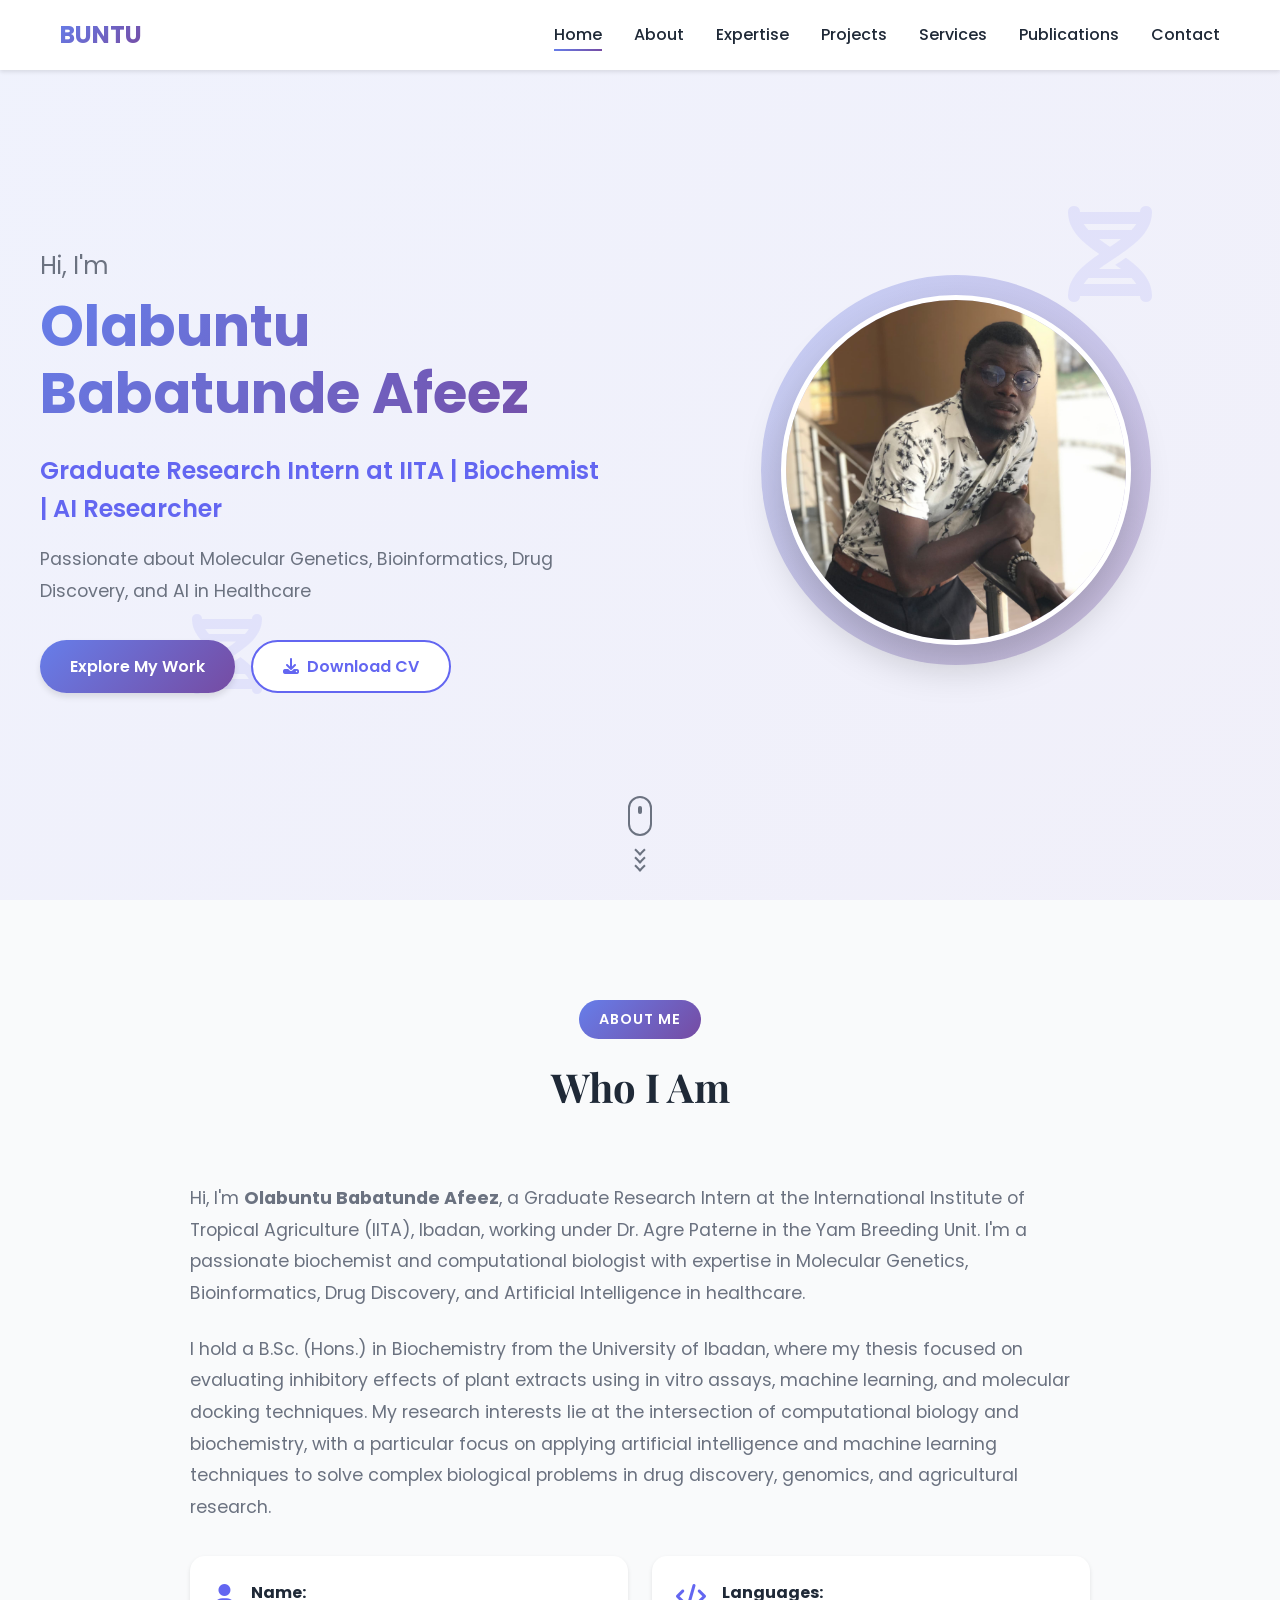
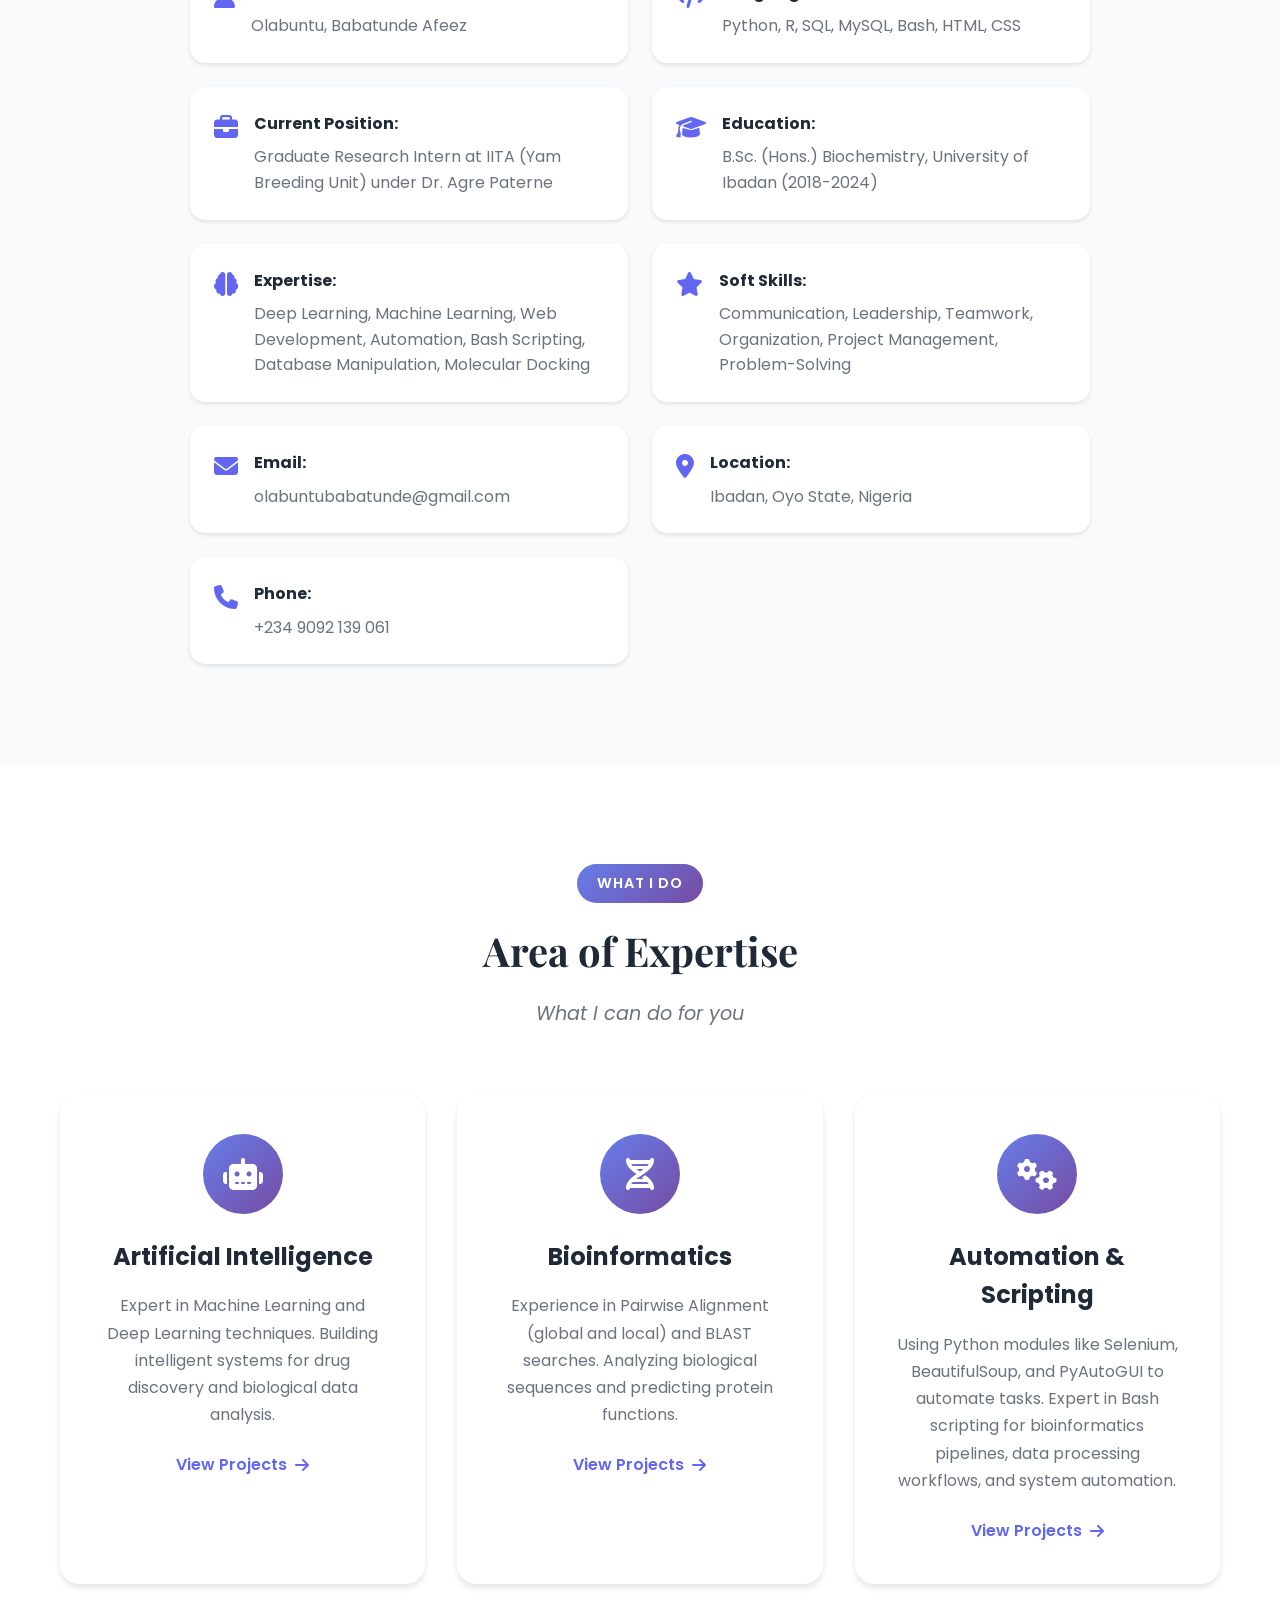
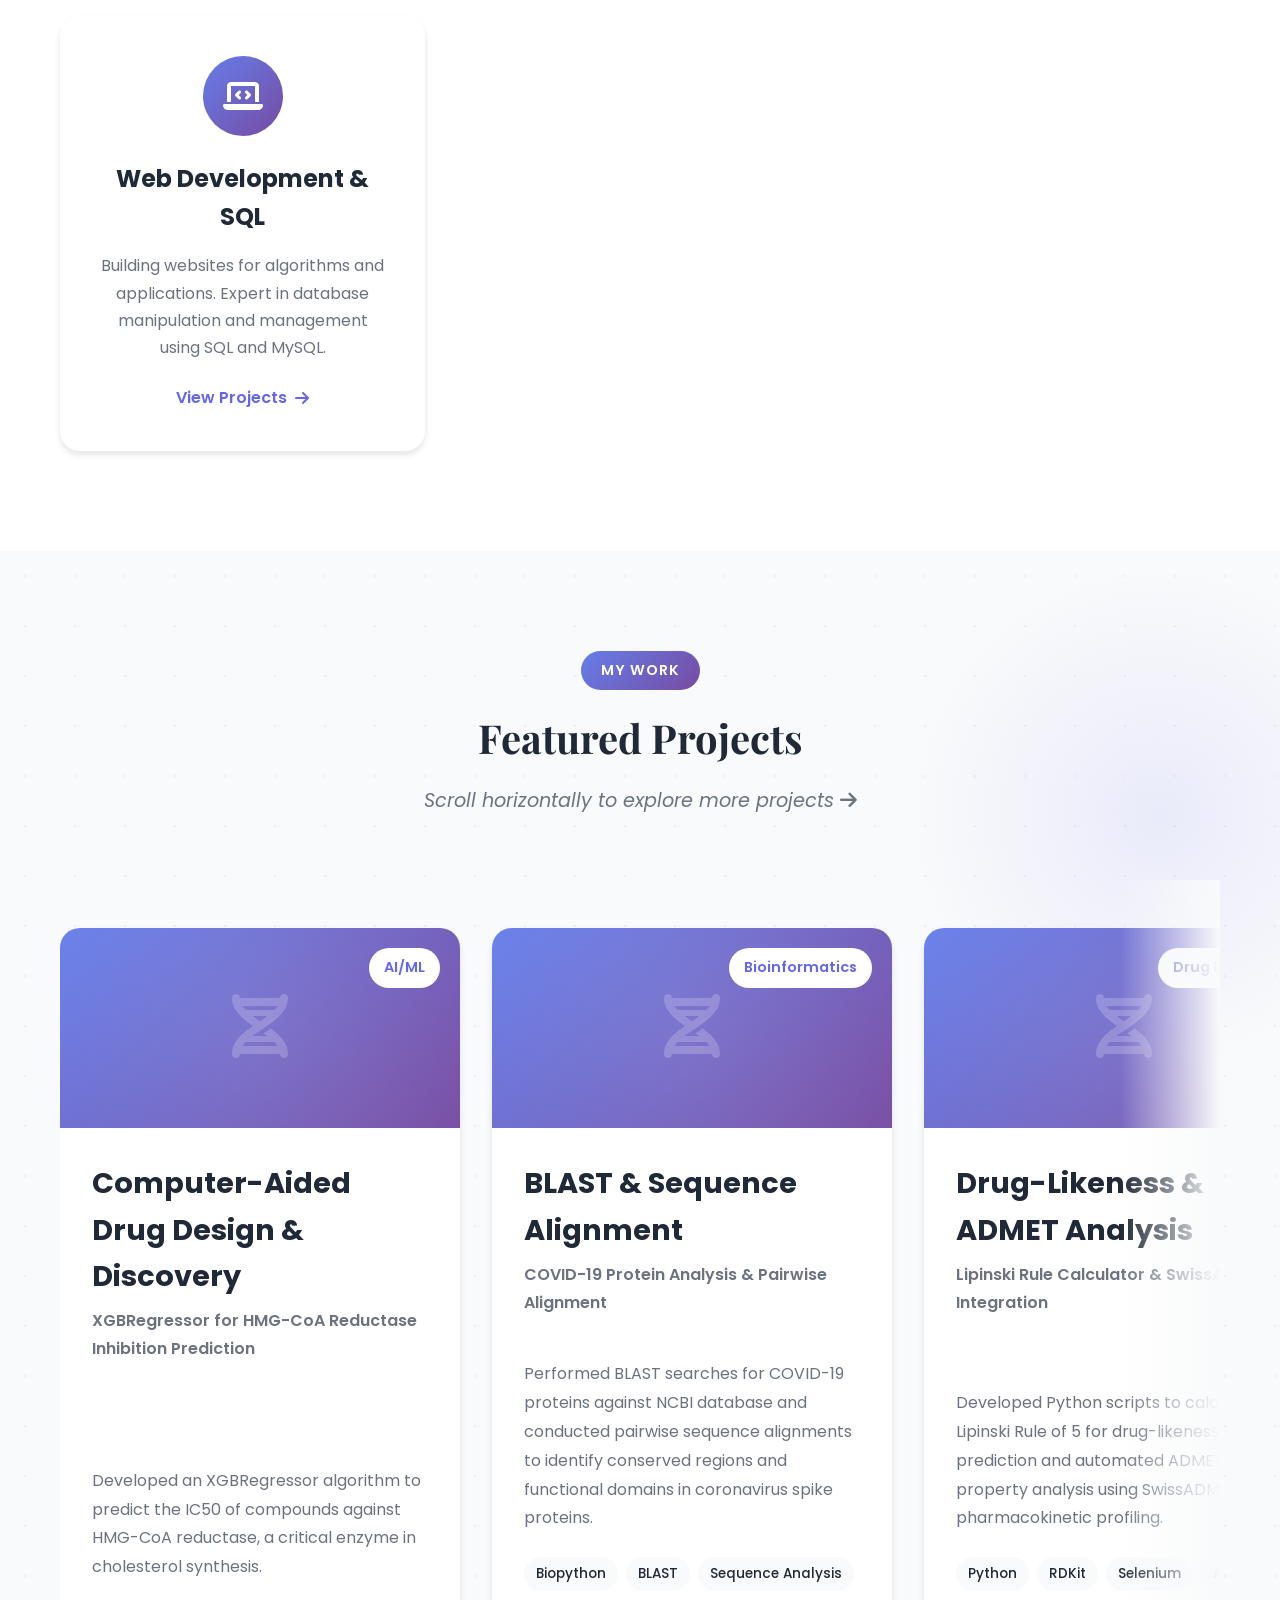
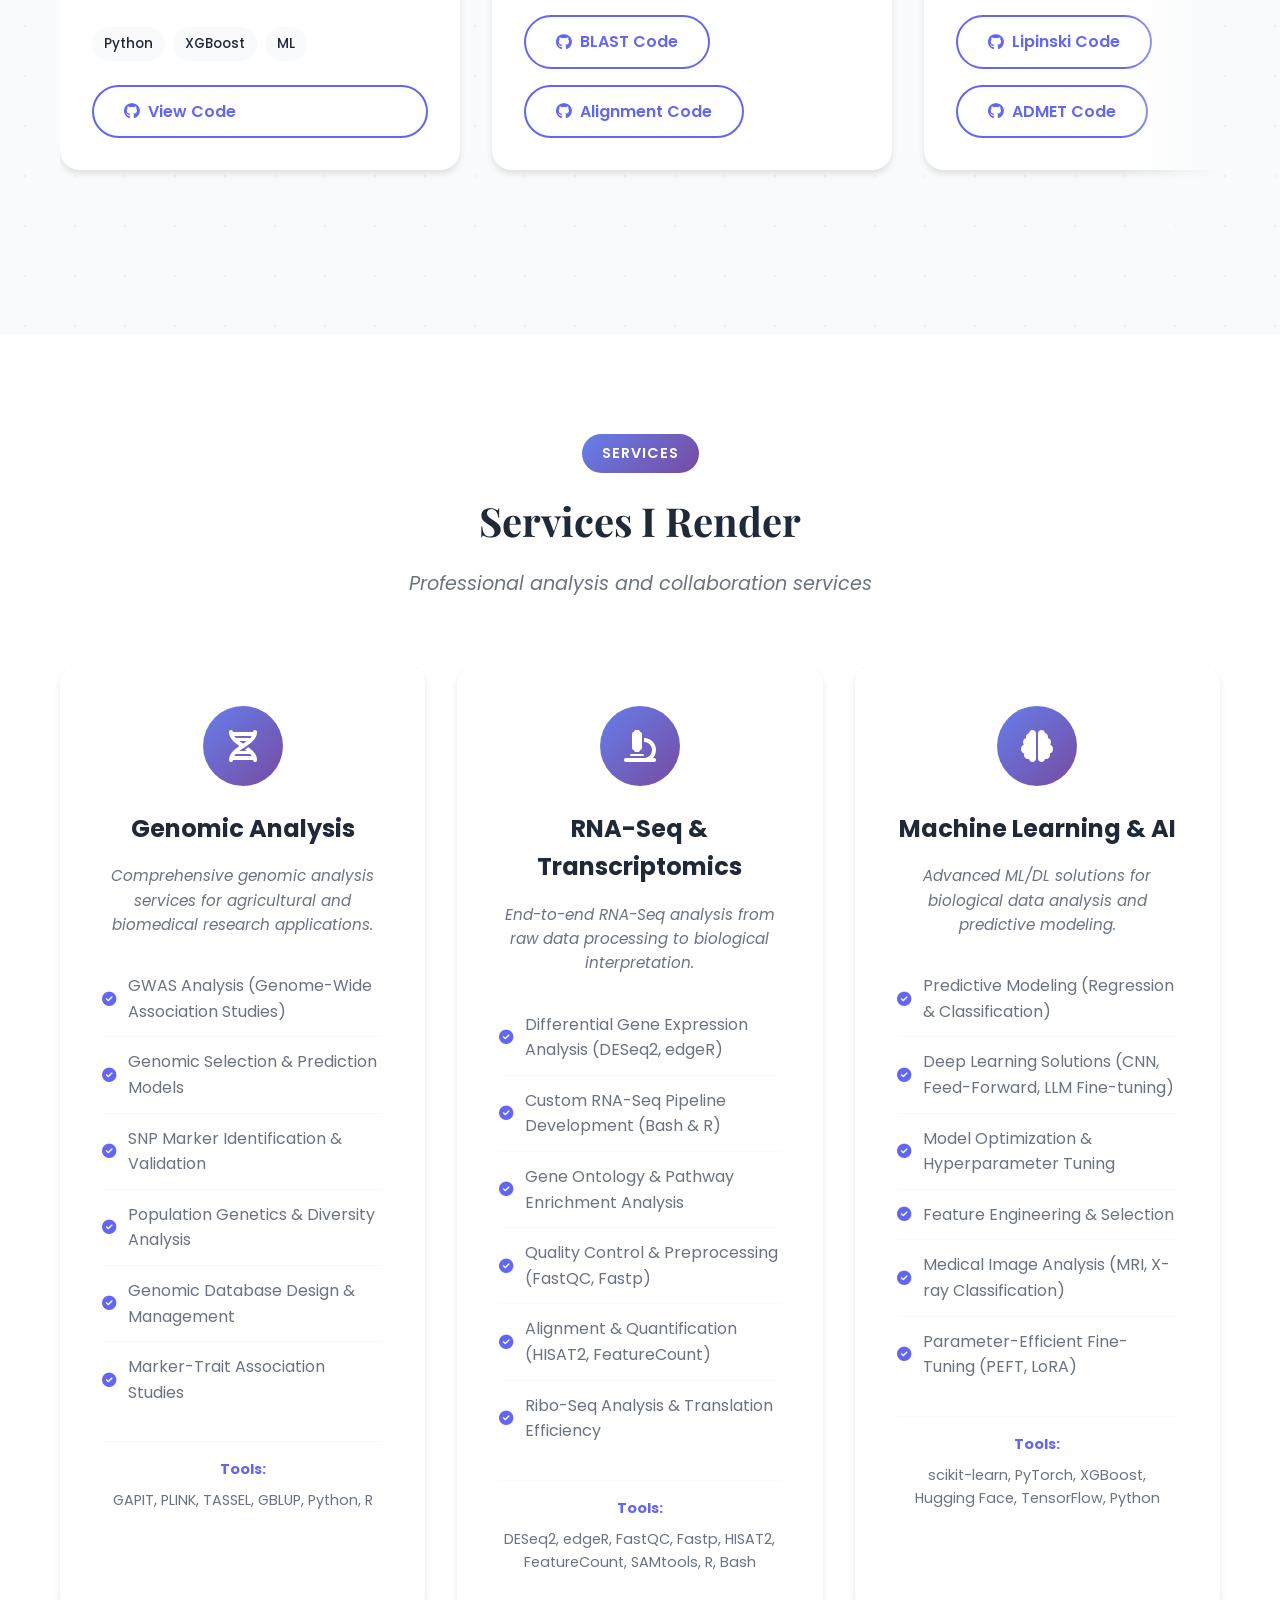
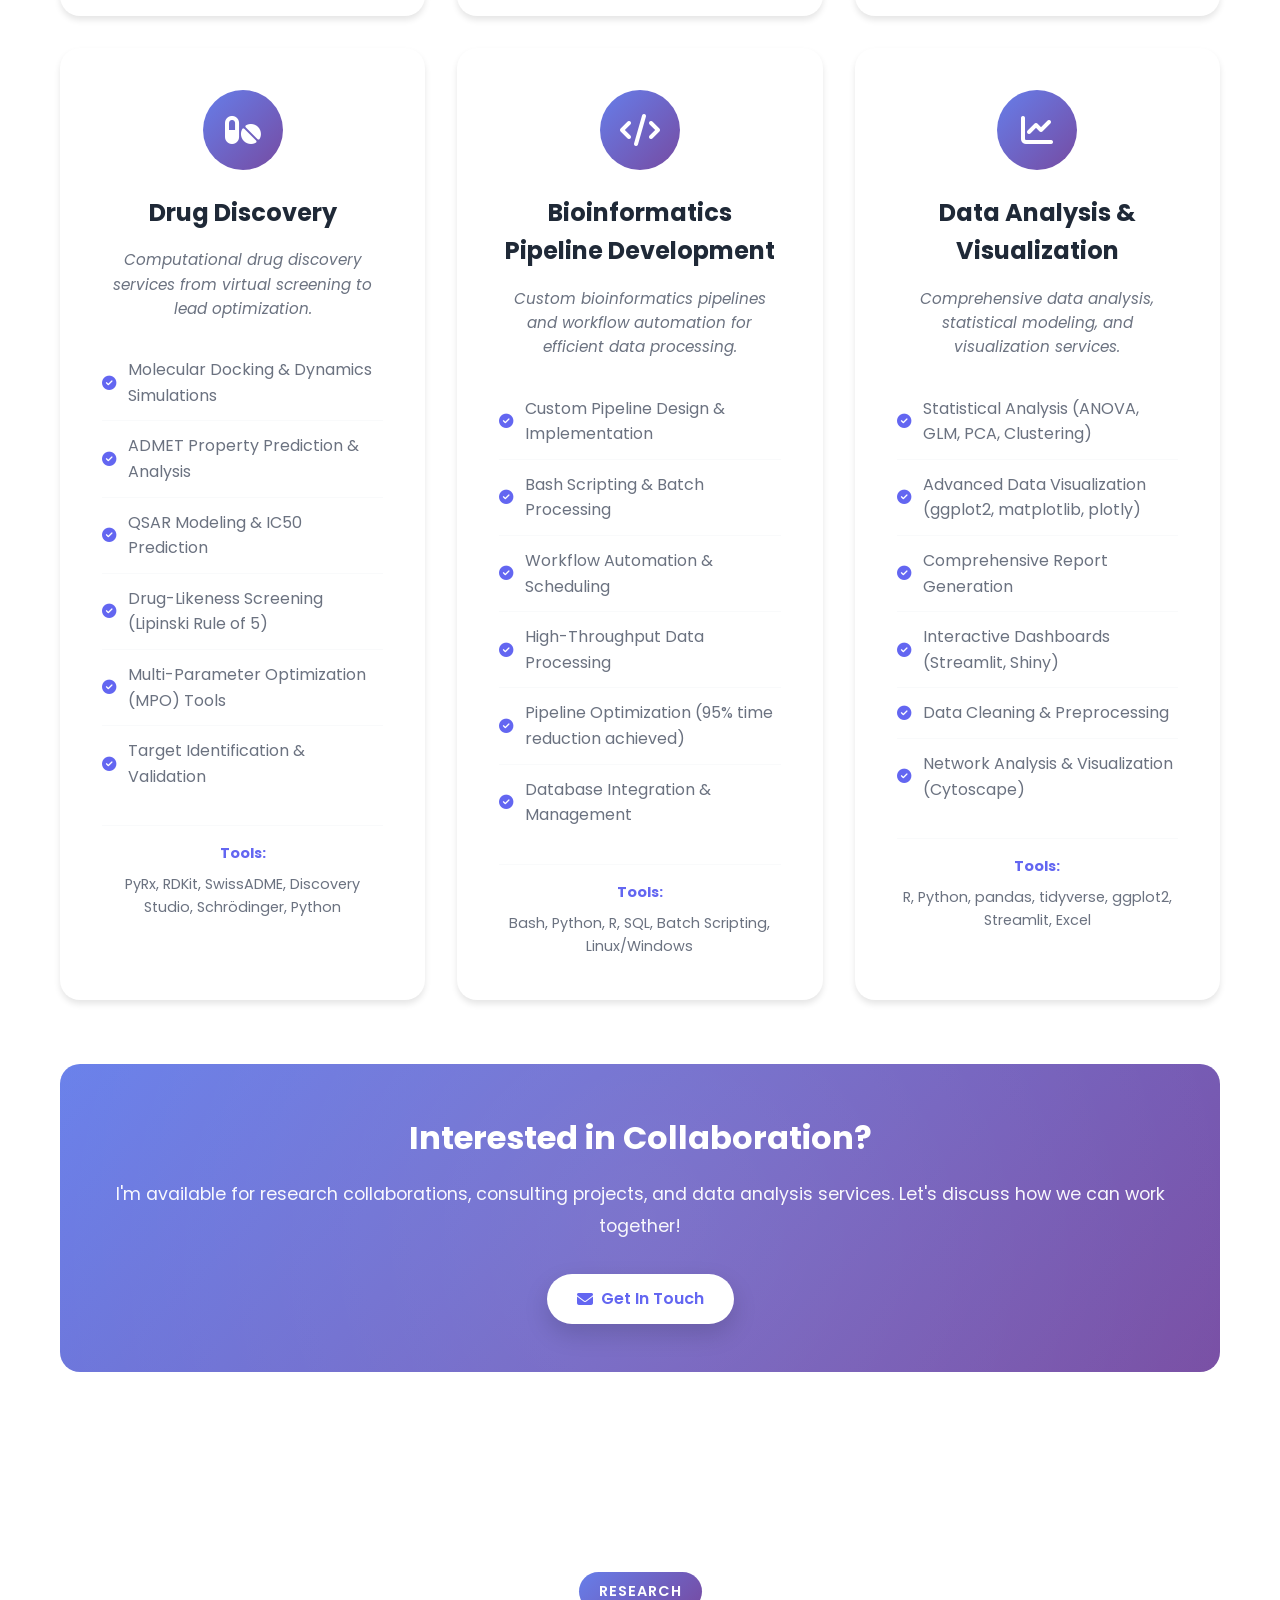
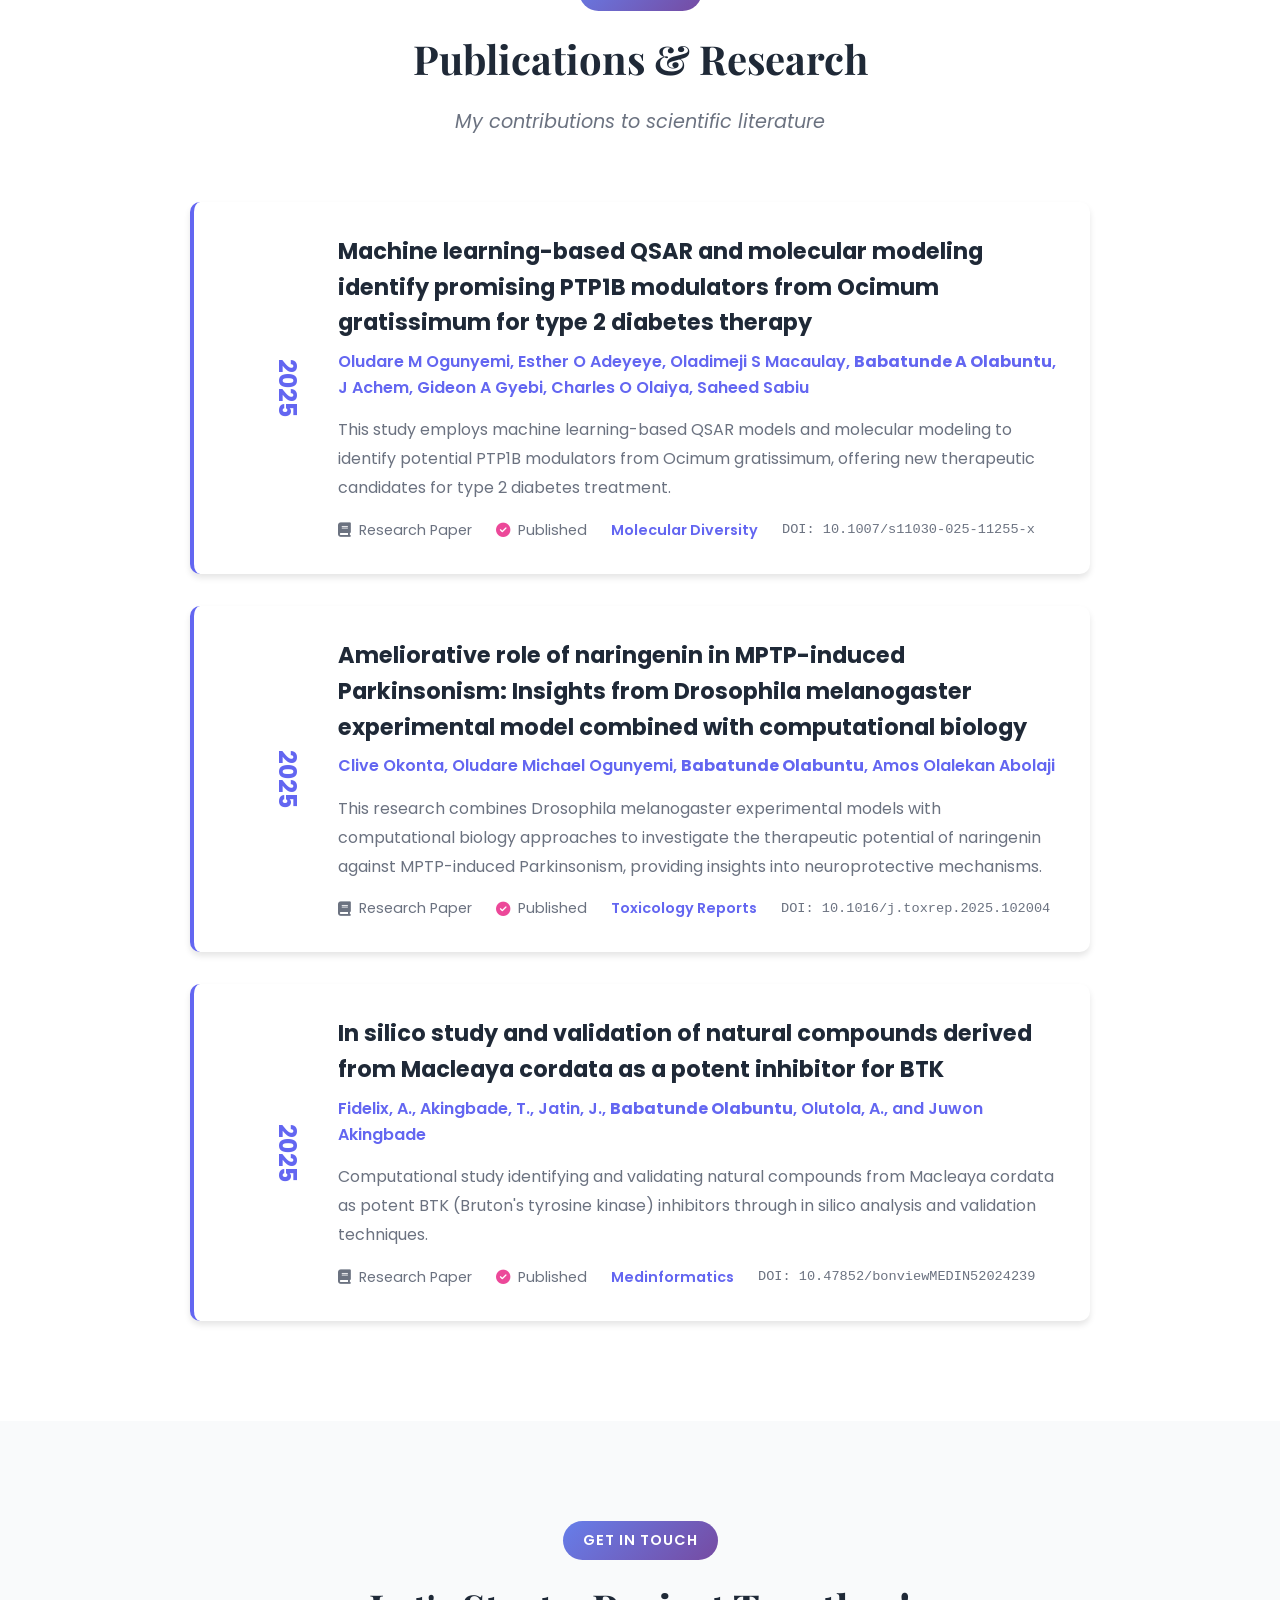
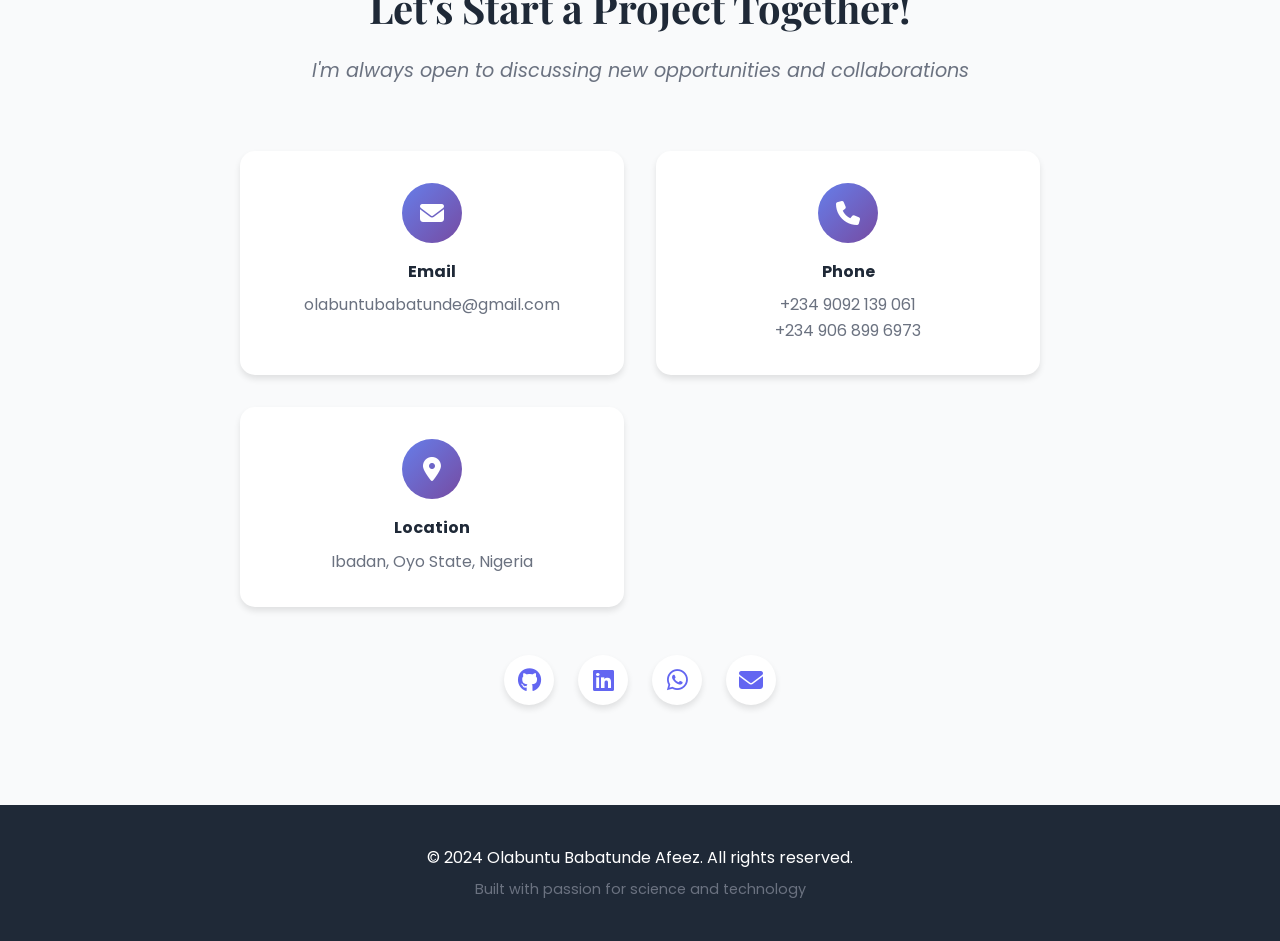
==== commit 5bd9cd34: "Update index.html" ====
--- a/index.html
+++ b/index.html
@@ -16,7 +16,7 @@
     <nav class="navbar" id="navbar">
         <div class="nav-container">
             <div class="nav-logo">
-                <span class="logo-text">OBA</span>
+                <span class="logo-text">BUNTU</span>
             </div>
             <ul class="nav-menu" id="nav-menu">
                 <li class="nav-item"><a href="#home" class="nav-link">Home</a></li>
@@ -96,7 +96,7 @@
                         Hi, I'm <strong>Olabuntu Babatunde Afeez</strong>, a Graduate Research Intern at the International Institute of Tropical Agriculture (IITA), Ibadan, working under Dr. Agre Paterne in the Yam Breeding Unit. I'm a passionate biochemist and computational biologist with expertise in Molecular Genetics, Bioinformatics, Drug Discovery, and Artificial Intelligence in healthcare.
                     </p>
                     <p>
-                        Currently, I'm performing GWAS on 1,470 yam accessions, developing RNA-seq pipelines, and applying machine learning and deep learning models for genomic selection. I hold a B.Sc. (Hons.) in Biochemistry from the University of Ibadan, where my thesis focused on evaluating inhibitory effects of plant extracts using in vitro assays, machine learning, and molecular docking techniques.
+                        I hold a B.Sc. (Hons.) in Biochemistry from the University of Ibadan, where my thesis focused on evaluating inhibitory effects of plant extracts using in vitro assays, machine learning, and molecular docking techniques. My research interests lie at the intersection of computational biology and biochemistry, with a particular focus on applying artificial intelligence and machine learning techniques to solve complex biological problems in drug discovery, genomics, and agricultural research.
                     </p>
                     <div class="info-grid">
                         <div class="info-item">
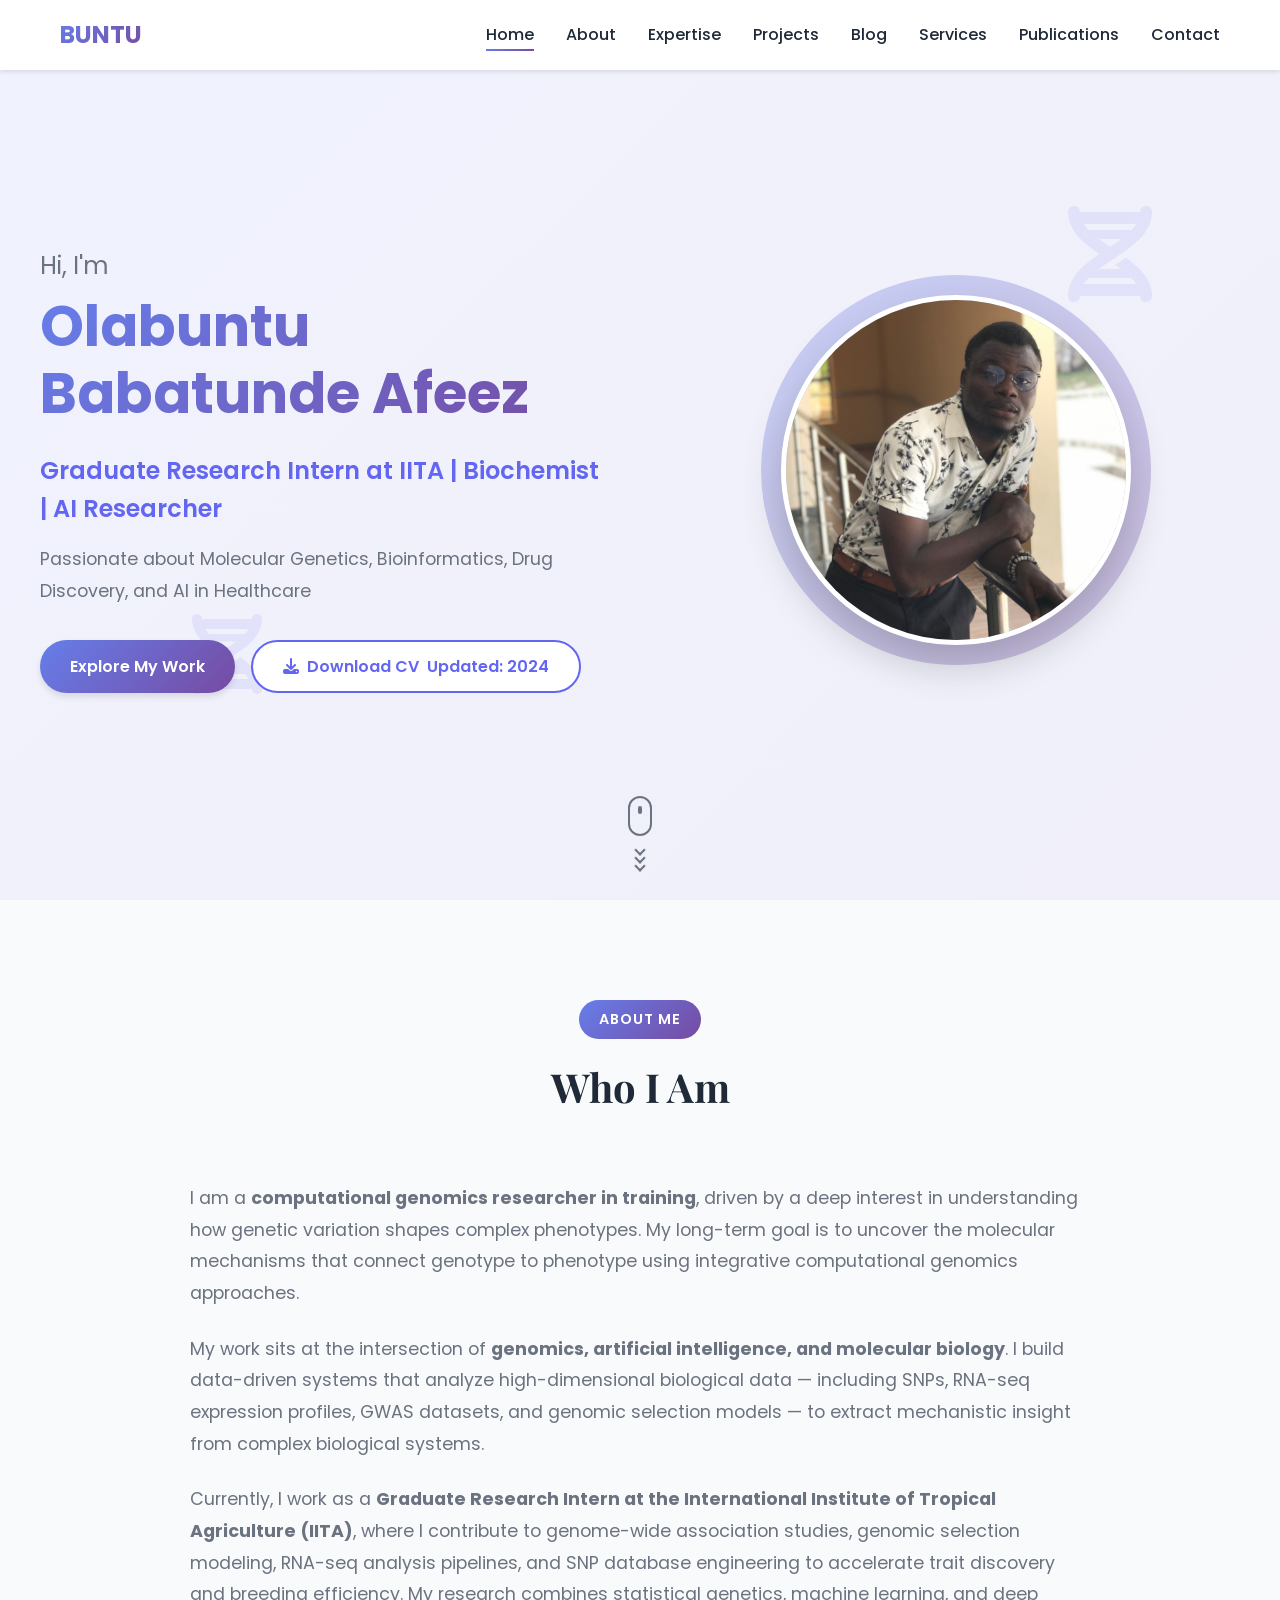
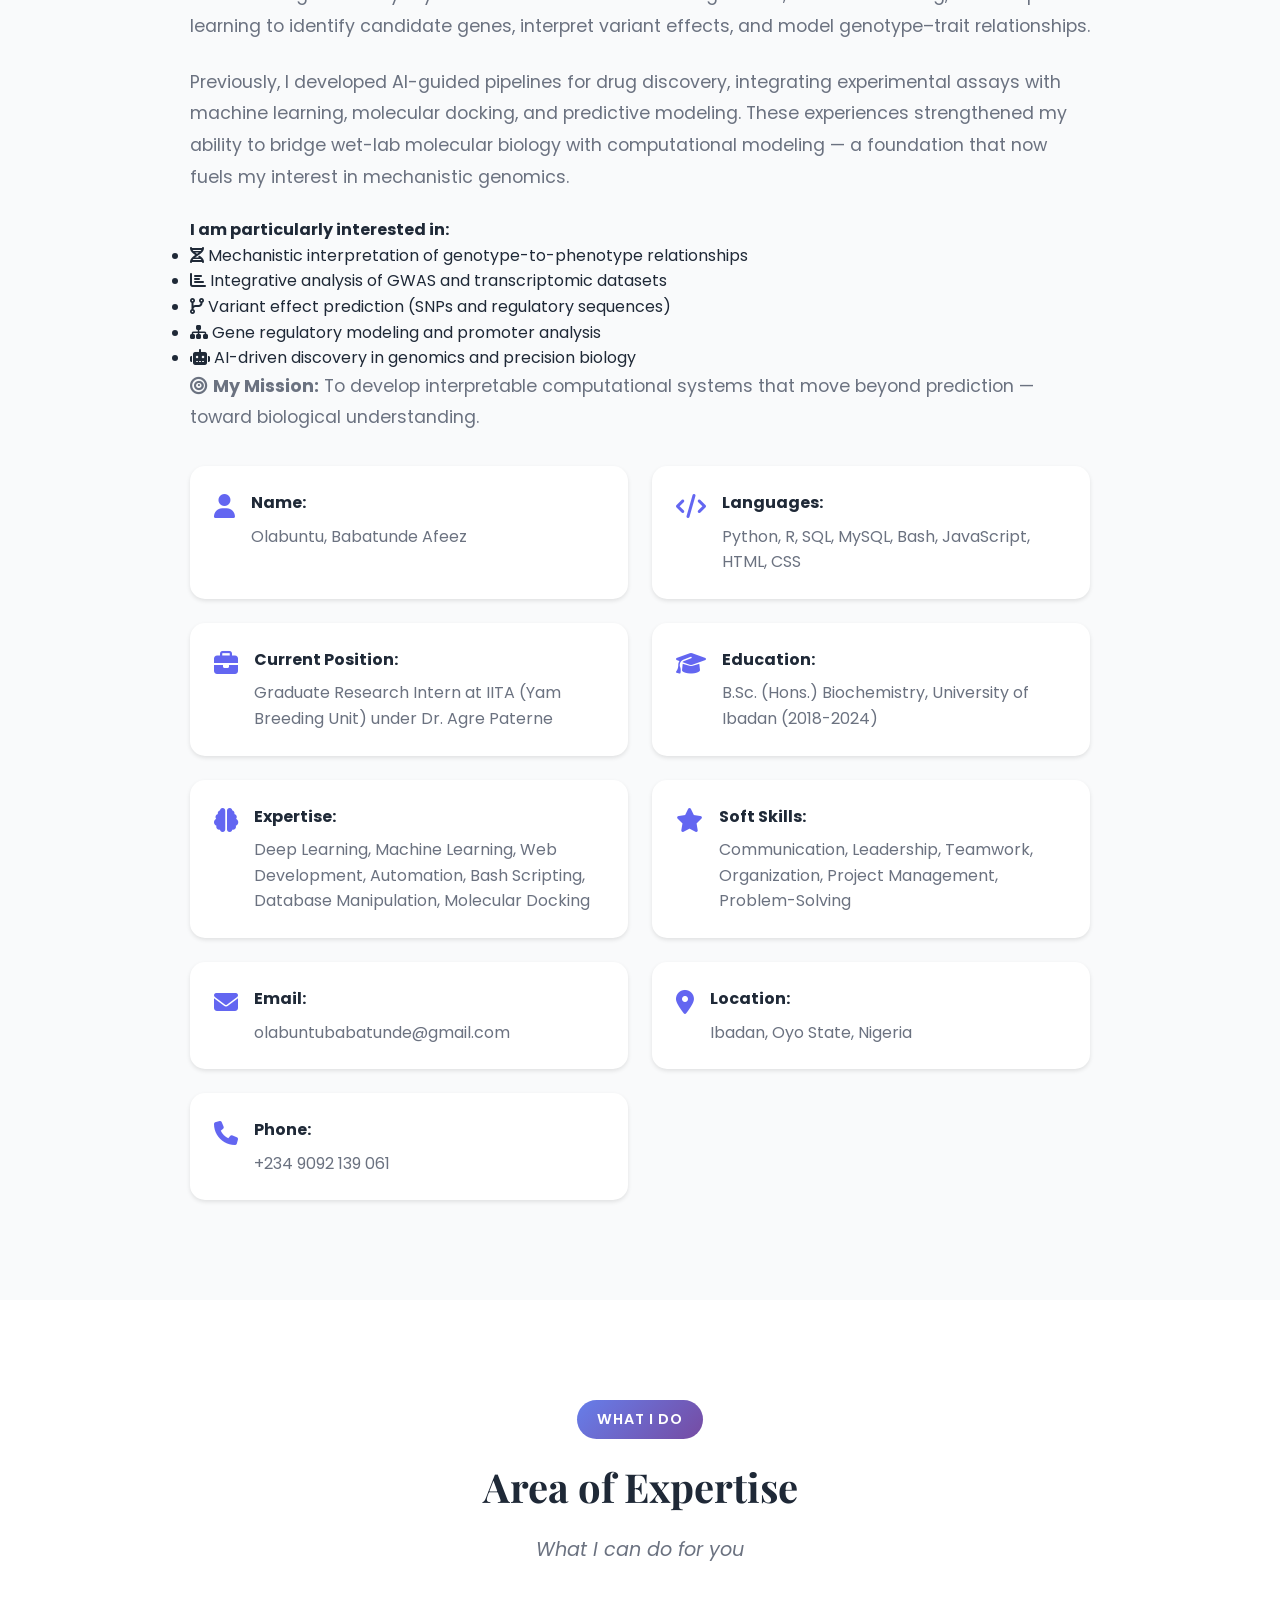
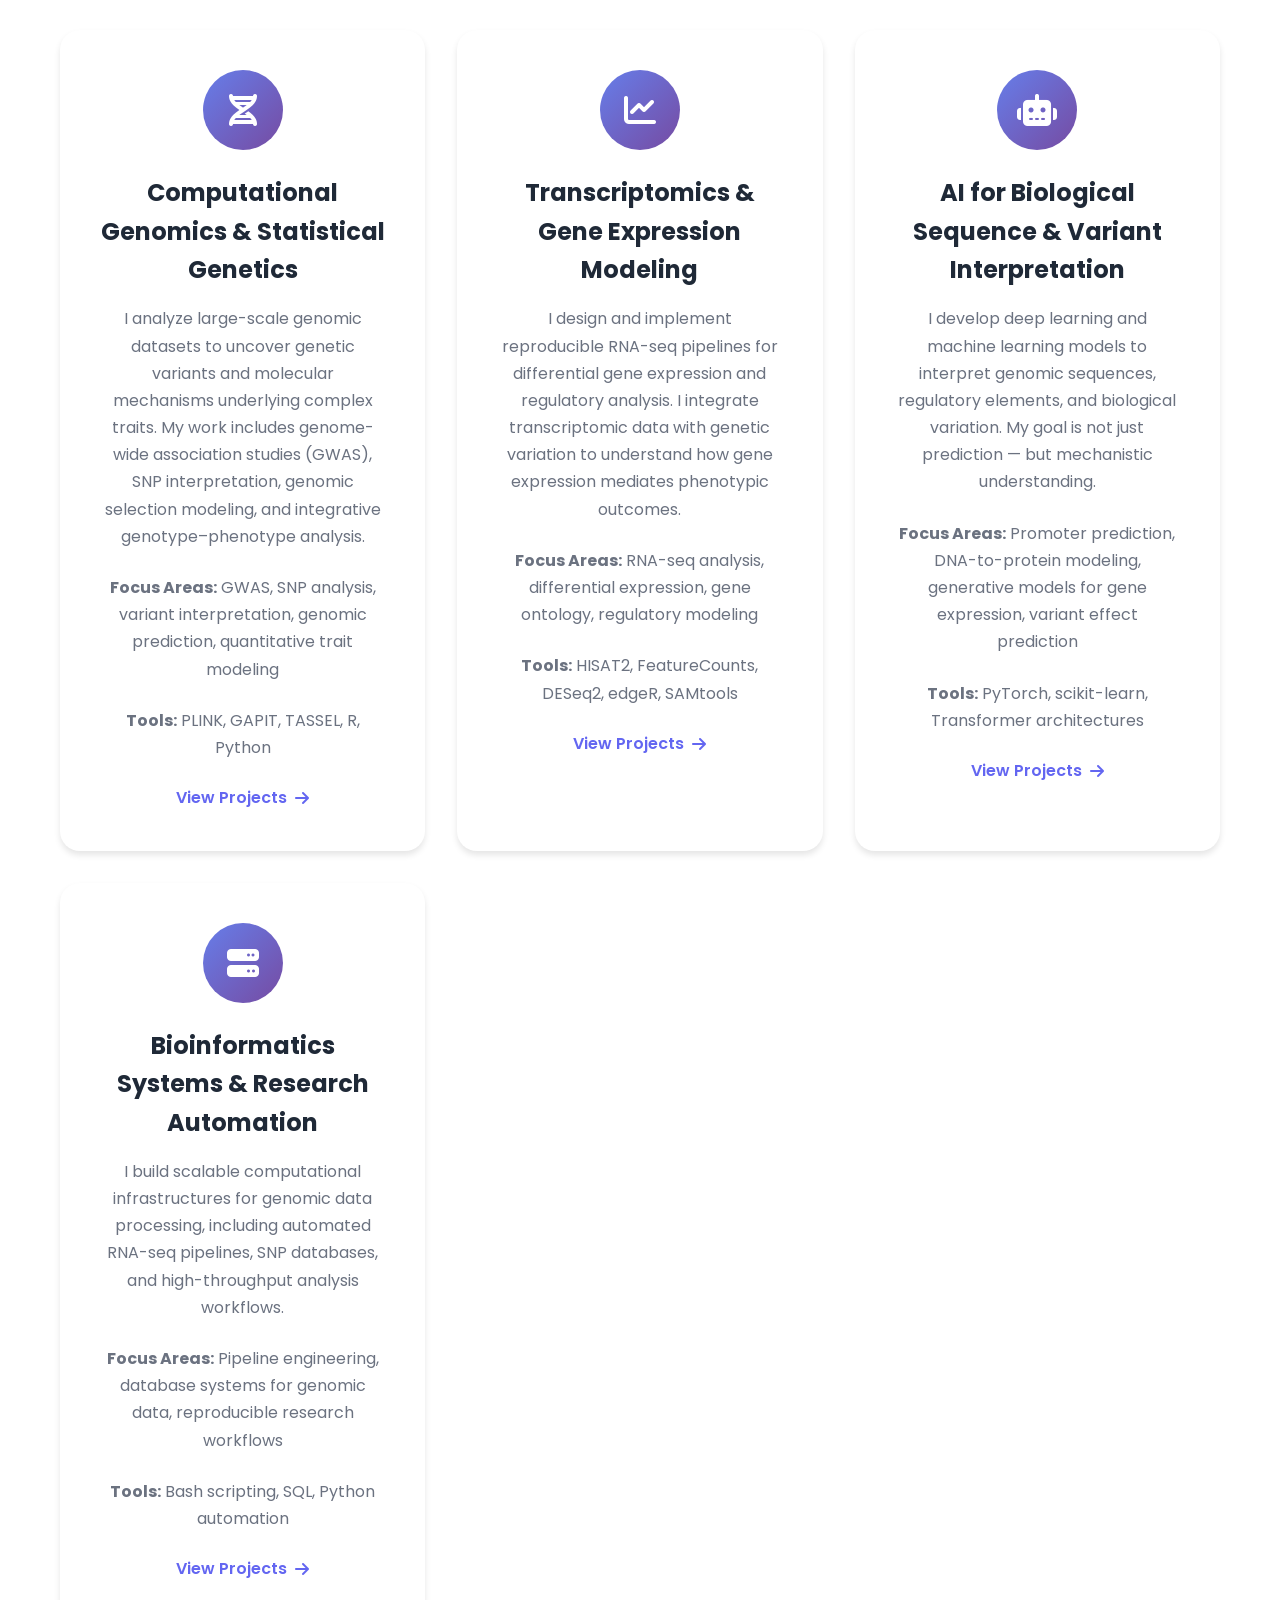
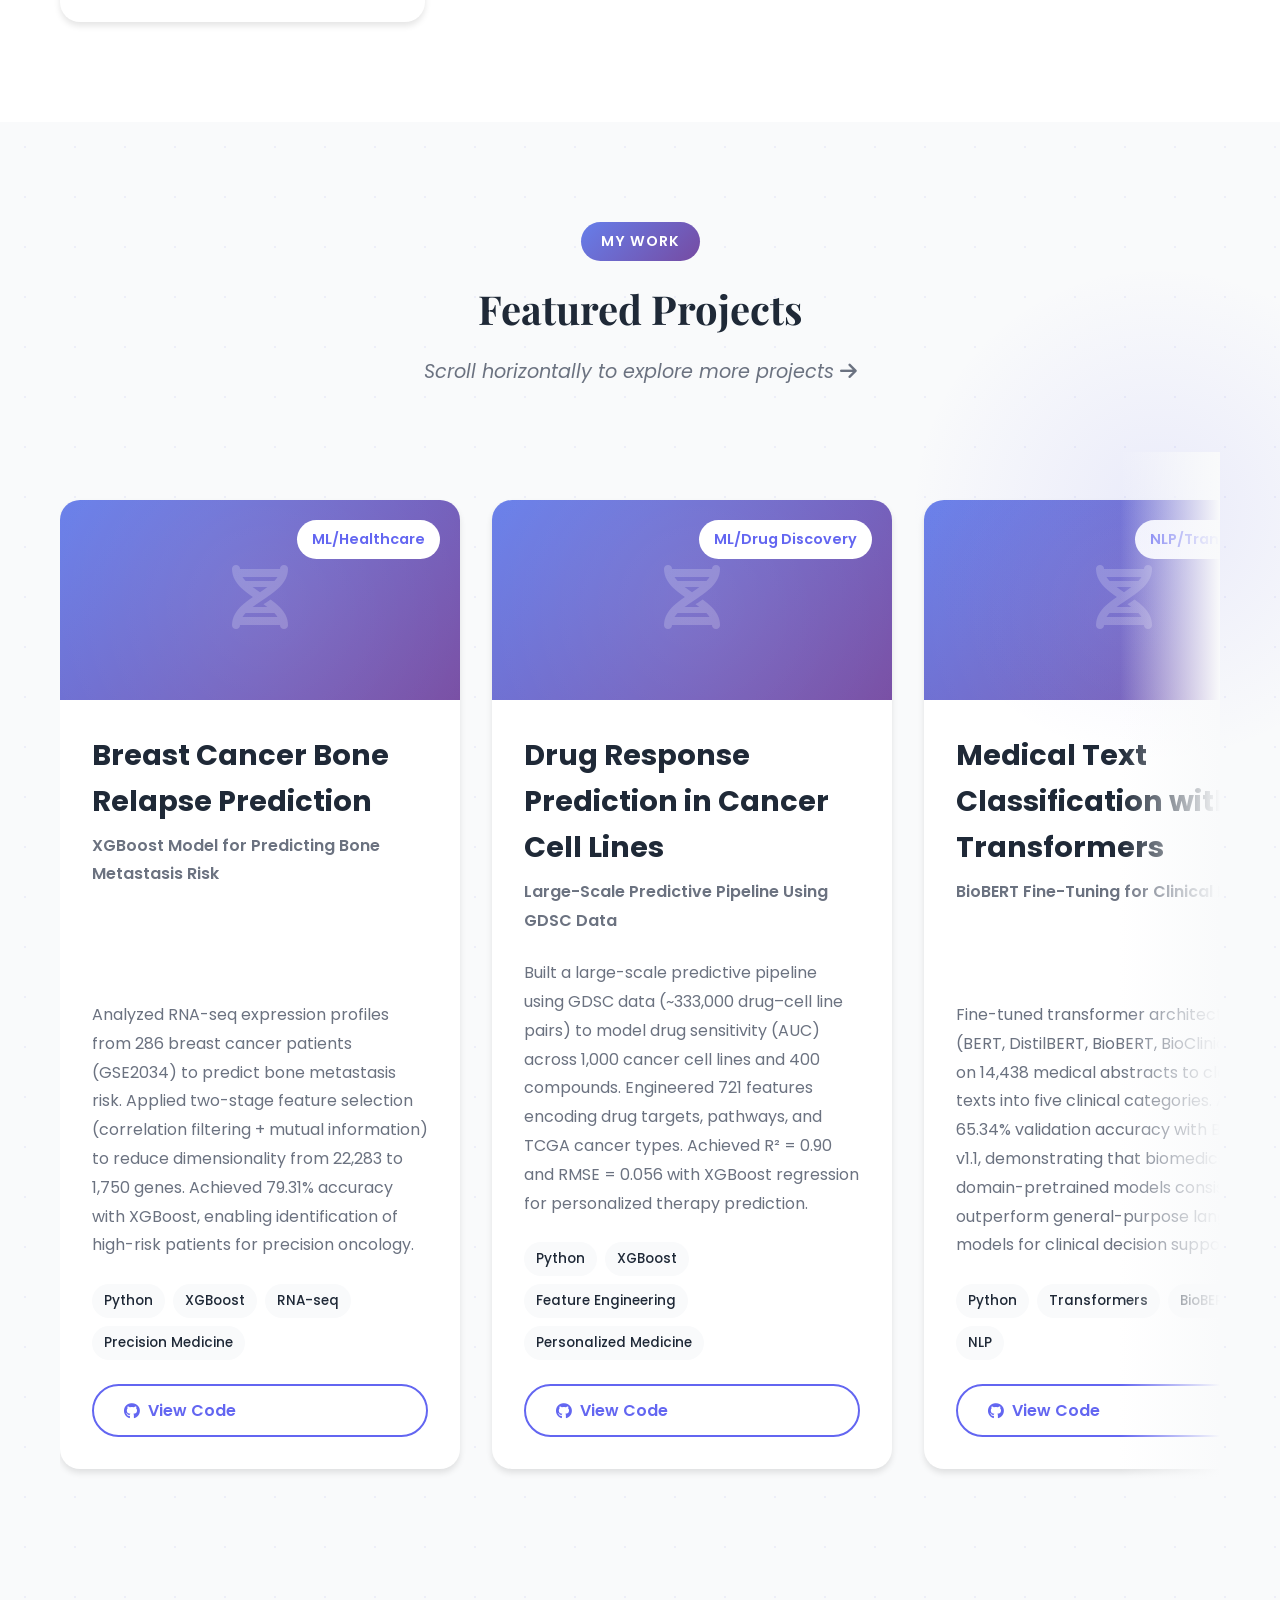
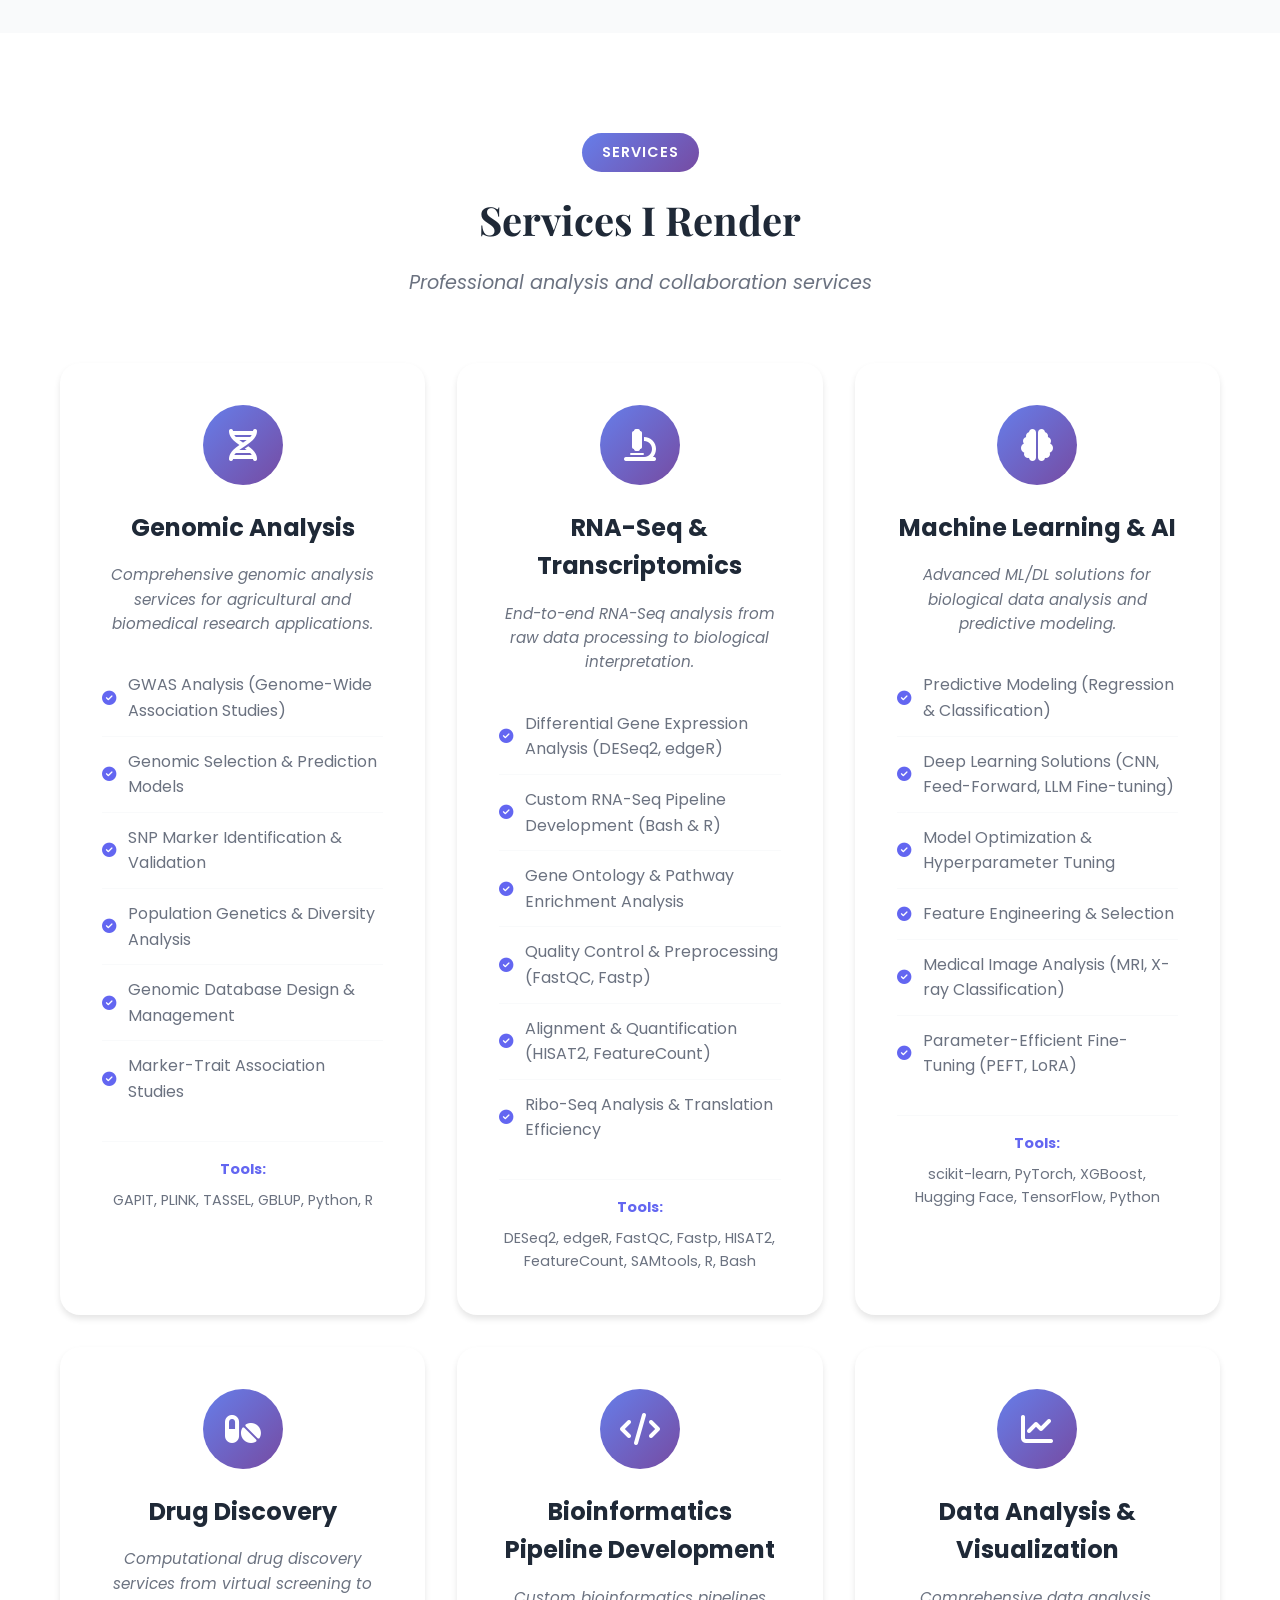
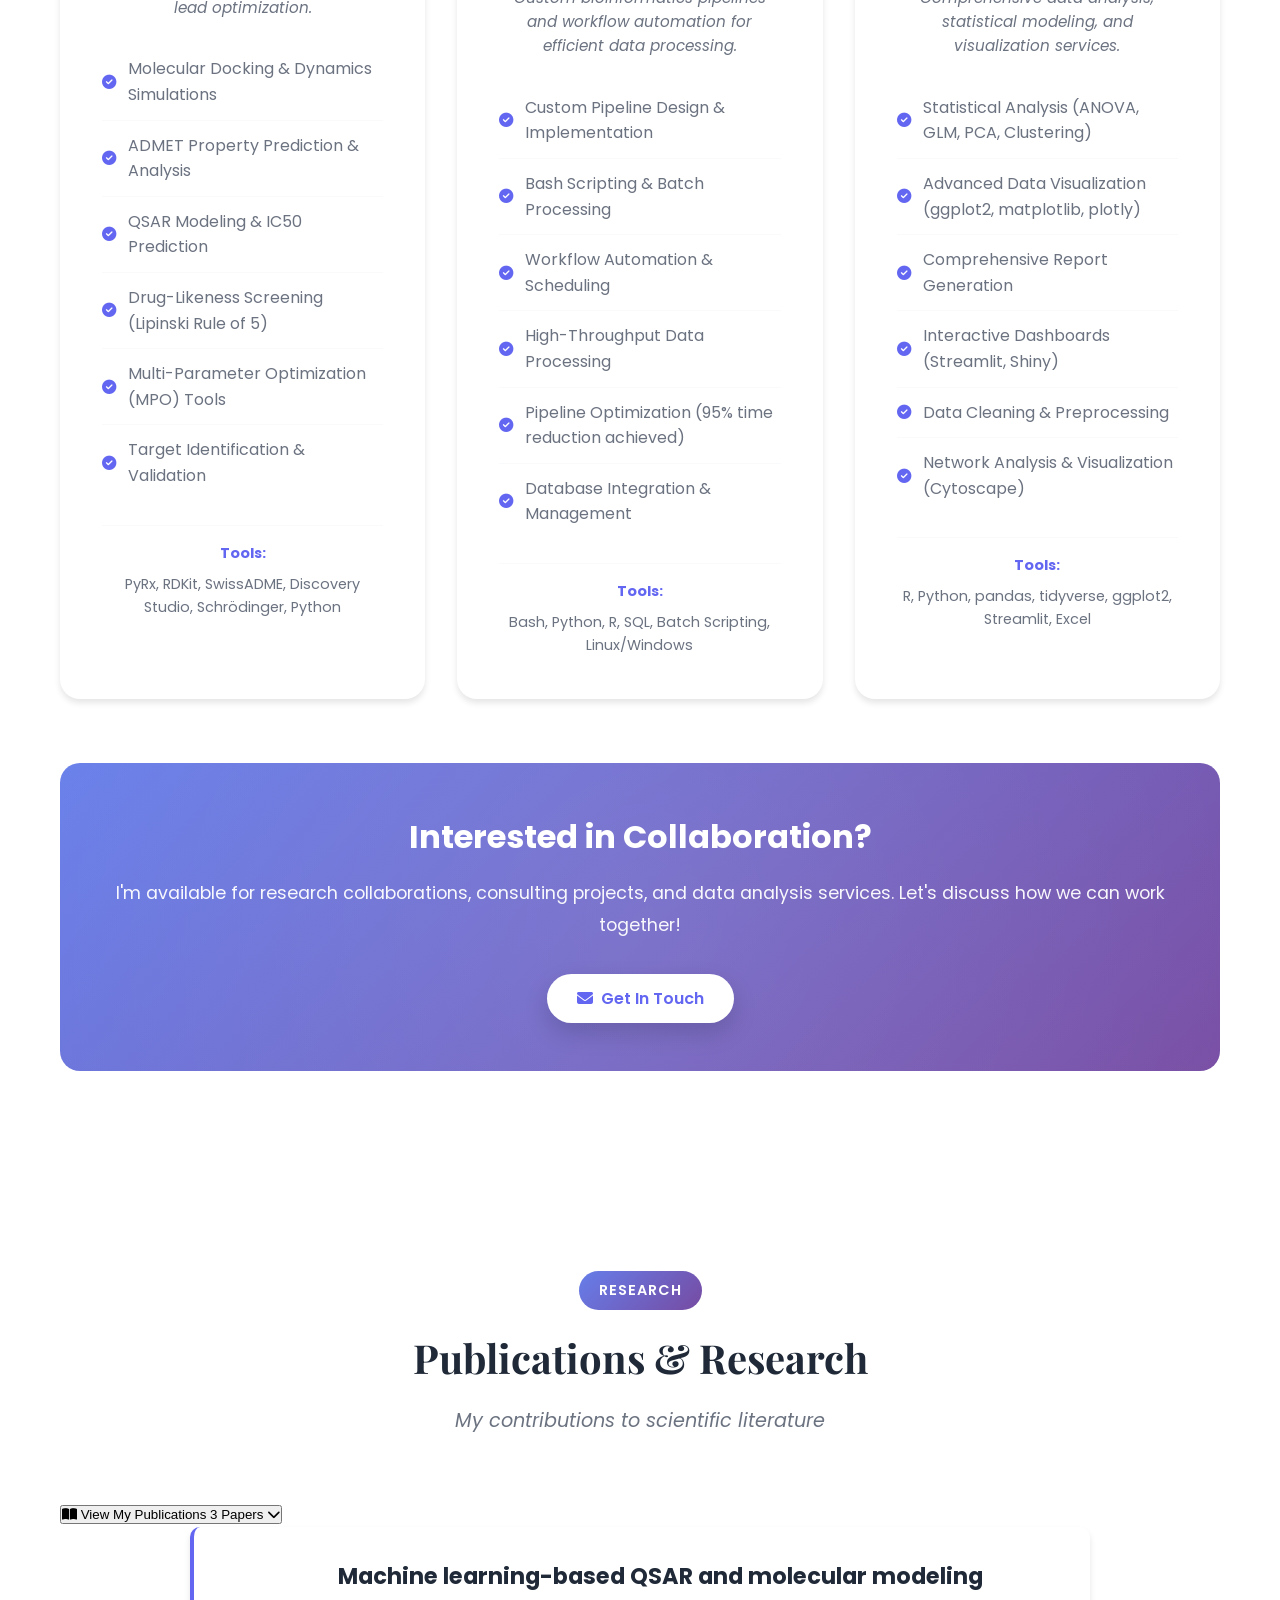
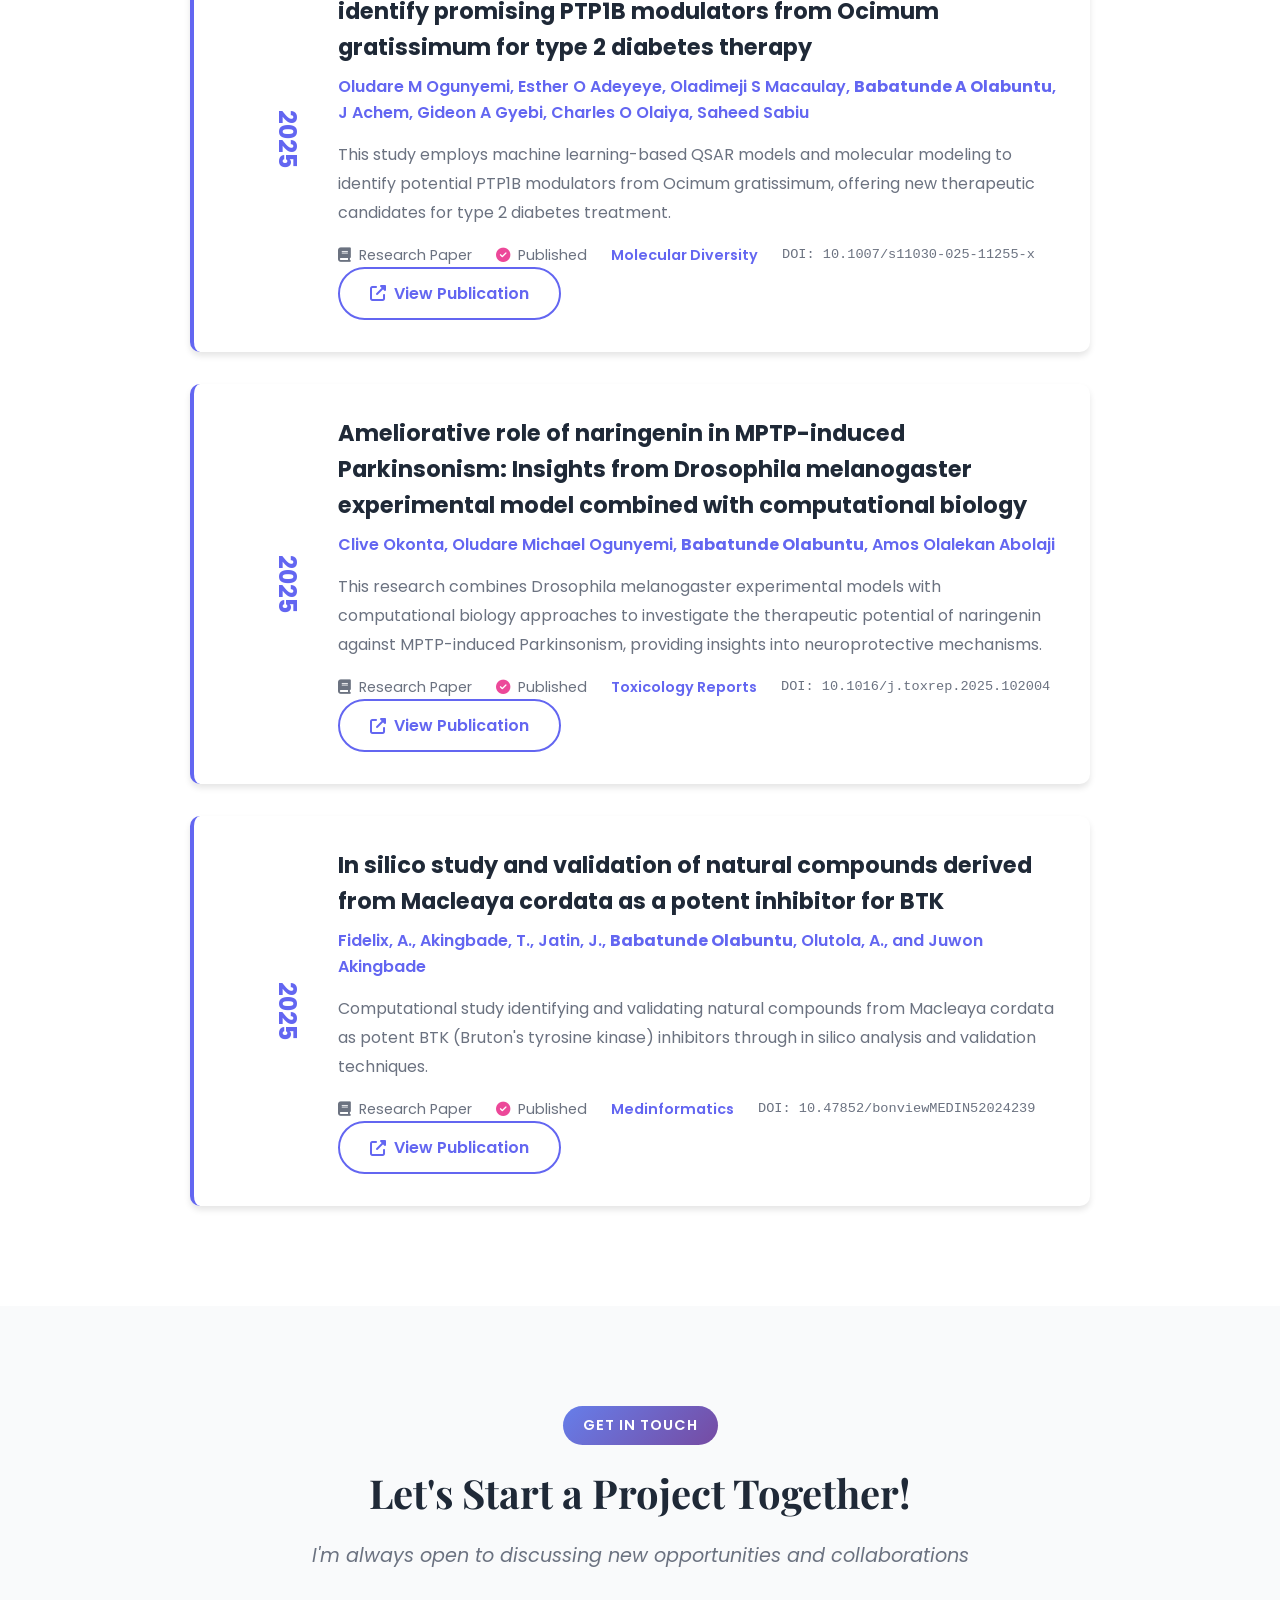
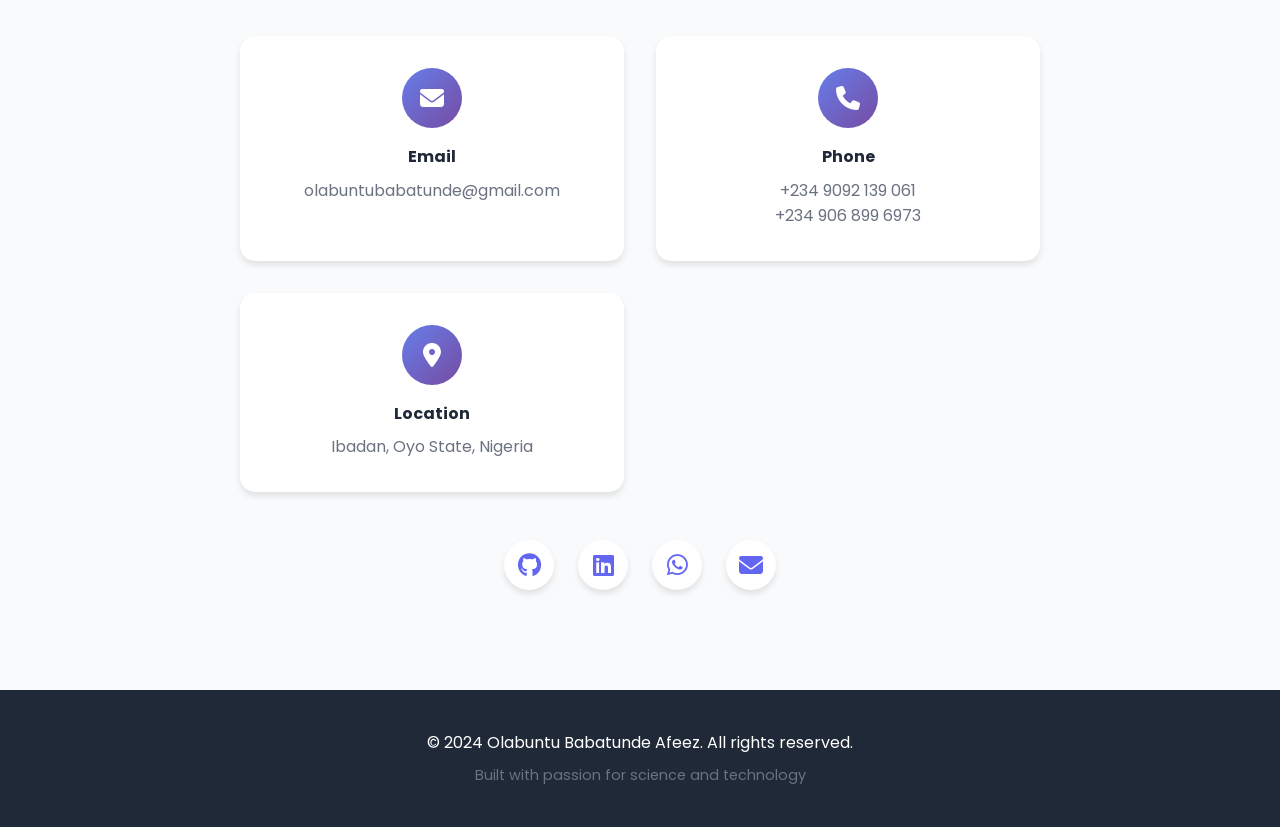
==== commit eac1dfc4: "Update index.html with new Blog link and content Added a new Blog link to the navigation menu and up" ====
--- a/index.html
+++ b/index.html
@@ -23,6 +23,7 @@
                 <li class="nav-item"><a href="#about" class="nav-link">About</a></li>
                 <li class="nav-item"><a href="#expertise" class="nav-link">Expertise</a></li>
                 <li class="nav-item"><a href="#projects" class="nav-link">Projects</a></li>
+                <li class="nav-item"><a href="blog.html" class="nav-link">Blog</a></li>
                 <li class="nav-item"><a href="#services" class="nav-link">Services</a></li>
                 <li class="nav-item"><a href="#publications" class="nav-link">Publications</a></li>
                 <li class="nav-item"><a href="#contact" class="nav-link">Contact</a></li>
@@ -59,8 +60,9 @@
                 <p class="hero-description">Passionate about Molecular Genetics, Bioinformatics, Drug Discovery, and AI in Healthcare</p>
                 <div class="hero-buttons">
                     <a href="#about" class="btn btn-primary">Explore My Work</a>
-                    <a href="static/Buntu_cv.pdf" download class="btn btn-secondary">
+                    <a href="static/Buntu_cv.pdf" download class="btn btn-secondary cv-download-btn">
                         <i class="fas fa-download"></i> Download CV
+                        <span class="cv-updated">Updated: 2024</span>
                     </a>
                 </div>
             </div>
@@ -93,10 +95,31 @@
             <div class="about-content">
                 <div class="about-text">
                     <p class="lead-text">
-                        Hi, I'm <strong>Olabuntu Babatunde Afeez</strong>, a Graduate Research Intern at the International Institute of Tropical Agriculture (IITA), Ibadan, working under Dr. Agre Paterne in the Yam Breeding Unit. I'm a passionate biochemist and computational biologist with expertise in Molecular Genetics, Bioinformatics, Drug Discovery, and Artificial Intelligence in healthcare.
+                        I am a <strong>computational genomics researcher in training</strong>, driven by a deep interest in understanding how genetic variation shapes complex phenotypes. My long-term goal is to uncover the molecular mechanisms that connect genotype to phenotype using integrative computational genomics approaches.
                     </p>
                     <p>
-                        I hold a B.Sc. (Hons.) in Biochemistry from the University of Ibadan, where my thesis focused on evaluating inhibitory effects of plant extracts using in vitro assays, machine learning, and molecular docking techniques. My research interests lie at the intersection of computational biology and biochemistry, with a particular focus on applying artificial intelligence and machine learning techniques to solve complex biological problems in drug discovery, genomics, and agricultural research.
+                        My work sits at the intersection of <strong>genomics, artificial intelligence, and molecular biology</strong>. I build data-driven systems that analyze high-dimensional biological data — including SNPs, RNA-seq expression profiles, GWAS datasets, and genomic selection models — to extract mechanistic insight from complex biological systems.
+                    </p>
+                    <p>
+                        Currently, I work as a <strong>Graduate Research Intern at the International Institute of Tropical Agriculture (IITA)</strong>, where I contribute to genome-wide association studies, genomic selection modeling, RNA-seq analysis pipelines, and SNP database engineering to accelerate trait discovery and breeding efficiency. My research combines statistical genetics, machine learning, and deep learning to identify candidate genes, interpret variant effects, and model genotype–trait relationships.
+                    </p>
+                    <p>
+                        Previously, I developed AI-guided pipelines for drug discovery, integrating experimental assays with machine learning, molecular docking, and predictive modeling. These experiences strengthened my ability to bridge wet-lab molecular biology with computational modeling — a foundation that now fuels my interest in mechanistic genomics.
+                    </p>
+                    
+                    <div class="research-interests">
+                        <h4>I am particularly interested in:</h4>
+                        <ul class="interests-list">
+                            <li><i class="fas fa-dna"></i> Mechanistic interpretation of genotype-to-phenotype relationships</li>
+                            <li><i class="fas fa-chart-bar"></i> Integrative analysis of GWAS and transcriptomic datasets</li>
+                            <li><i class="fas fa-code-branch"></i> Variant effect prediction (SNPs and regulatory sequences)</li>
+                            <li><i class="fas fa-sitemap"></i> Gene regulatory modeling and promoter analysis</li>
+                            <li><i class="fas fa-robot"></i> AI-driven discovery in genomics and precision biology</li>
+                        </ul>
+                    </div>
+                    
+                    <p class="mission-statement">
+                        <i class="fas fa-bullseye"></i> <strong>My Mission:</strong> To develop interpretable computational systems that move beyond prediction — toward biological understanding.
                     </p>
                     <div class="info-grid">
                         <div class="info-item">
@@ -110,7 +133,7 @@
                             <i class="fas fa-code"></i>
                             <div>
                                 <strong>Languages:</strong>
-                                <span>Python, R, SQL, MySQL, Bash, HTML, CSS</span>
+                                <span>Python, R, SQL, MySQL, Bash, JavaScript, HTML, CSS</span>
                             </div>
                         </div>
                         <div class="info-item">
@@ -179,34 +202,50 @@
             <div class="expertise-grid">
                 <div class="expertise-card" data-aos="fade-up">
                     <div class="card-icon">
-                        <i class="fas fa-robot"></i>
-                    </div>
-                    <h3>Artificial Intelligence</h3>
-                    <p>Expert in Machine Learning and Deep Learning techniques. Building intelligent systems for drug discovery and biological data analysis.</p>
+                        <i class="fas fa-dna"></i>
+                    </div>
+                    <h3>Computational Genomics & Statistical Genetics</h3>
+                    <p>I analyze large-scale genomic datasets to uncover genetic variants and molecular mechanisms underlying complex traits. My work includes genome-wide association studies (GWAS), SNP interpretation, genomic selection modeling, and integrative genotype–phenotype analysis.</p>
+                    <div class="expertise-meta">
+                        <p class="expertise-focus"><strong>Focus Areas:</strong> GWAS, SNP analysis, variant interpretation, genomic prediction, quantitative trait modeling</p>
+                        <p class="expertise-tools"><strong>Tools:</strong> PLINK, GAPIT, TASSEL, R, Python</p>
+                    </div>
                     <a href="#projects" class="card-link">View Projects <i class="fas fa-arrow-right"></i></a>
                 </div>
                 <div class="expertise-card" data-aos="fade-up" data-aos-delay="100">
                     <div class="card-icon">
-                        <i class="fas fa-dna"></i>
-                    </div>
-                    <h3>Bioinformatics</h3>
-                    <p>Experience in Pairwise Alignment (global and local) and BLAST searches. Analyzing biological sequences and predicting protein functions.</p>
+                        <i class="fas fa-chart-line"></i>
+                    </div>
+                    <h3>Transcriptomics & Gene Expression Modeling</h3>
+                    <p>I design and implement reproducible RNA-seq pipelines for differential gene expression and regulatory analysis. I integrate transcriptomic data with genetic variation to understand how gene expression mediates phenotypic outcomes.</p>
+                    <div class="expertise-meta">
+                        <p class="expertise-focus"><strong>Focus Areas:</strong> RNA-seq analysis, differential expression, gene ontology, regulatory modeling</p>
+                        <p class="expertise-tools"><strong>Tools:</strong> HISAT2, FeatureCounts, DESeq2, edgeR, SAMtools</p>
+                    </div>
                     <a href="#projects" class="card-link">View Projects <i class="fas fa-arrow-right"></i></a>
                 </div>
                 <div class="expertise-card" data-aos="fade-up" data-aos-delay="200">
                     <div class="card-icon">
-                        <i class="fas fa-cogs"></i>
-                    </div>
-                    <h3>Automation & Scripting</h3>
-                    <p>Using Python modules like Selenium, BeautifulSoup, and PyAutoGUI to automate tasks. Expert in Bash scripting for bioinformatics pipelines, data processing workflows, and system automation.</p>
+                        <i class="fas fa-robot"></i>
+                    </div>
+                    <h3>AI for Biological Sequence & Variant Interpretation</h3>
+                    <p>I develop deep learning and machine learning models to interpret genomic sequences, regulatory elements, and biological variation. My goal is not just prediction — but mechanistic understanding.</p>
+                    <div class="expertise-meta">
+                        <p class="expertise-focus"><strong>Focus Areas:</strong> Promoter prediction, DNA-to-protein modeling, generative models for gene expression, variant effect prediction</p>
+                        <p class="expertise-tools"><strong>Tools:</strong> PyTorch, scikit-learn, Transformer architectures</p>
+                    </div>
                     <a href="#projects" class="card-link">View Projects <i class="fas fa-arrow-right"></i></a>
                 </div>
                 <div class="expertise-card" data-aos="fade-up" data-aos-delay="300">
                     <div class="card-icon">
-                        <i class="fas fa-laptop-code"></i>
-                    </div>
-                    <h3>Web Development & SQL</h3>
-                    <p>Building websites for algorithms and applications. Expert in database manipulation and management using SQL and MySQL.</p>
+                        <i class="fas fa-server"></i>
+                    </div>
+                    <h3>Bioinformatics Systems & Research Automation</h3>
+                    <p>I build scalable computational infrastructures for genomic data processing, including automated RNA-seq pipelines, SNP databases, and high-throughput analysis workflows.</p>
+                    <div class="expertise-meta">
+                        <p class="expertise-focus"><strong>Focus Areas:</strong> Pipeline engineering, database systems for genomic data, reproducible research workflows</p>
+                        <p class="expertise-tools"><strong>Tools:</strong> Bash scripting, SQL, Python automation</p>
+                    </div>
                     <a href="#projects" class="card-link">View Projects <i class="fas fa-arrow-right"></i></a>
                 </div>
             </div>
@@ -223,6 +262,131 @@
             </div>
             <div class="projects-scroll-container">
                 <div class="projects-scroll-wrapper">
+                <!-- ML Project 1: Breast Cancer Bone Relapse Prediction -->
+                <div class="project-card">
+                    <div class="project-image">
+                        <div class="project-overlay">
+                            <a href="https://github.com/olabuntubabatunde/AI/blob/main/Project1/work.ipynb" target="_blank" class="project-link">
+                                <i class="fas fa-external-link-alt"></i>
+                            </a>
+                        </div>
+                        <div class="project-badge">ML/Healthcare</div>
+                        <div class="project-icon">
+                            <i class="fas fa-dna"></i>
+                        </div>
+                    </div>
+                    <div class="project-content">
+                        <h3>Breast Cancer Bone Relapse Prediction</h3>
+                        <p class="project-tagline">XGBoost Model for Predicting Bone Metastasis Risk</p>
+                        <p>
+                            Analyzed RNA-seq expression profiles from 286 breast cancer patients (GSE2034) to predict bone metastasis risk. Applied two-stage feature selection (correlation filtering + mutual information) to reduce dimensionality from 22,283 to 1,750 genes. Achieved 79.31% accuracy with XGBoost, enabling identification of high-risk patients for precision oncology.
+                        </p>
+                        <div class="project-tech">
+                            <span class="tech-tag">Python</span>
+                            <span class="tech-tag">XGBoost</span>
+                            <span class="tech-tag">RNA-seq</span>
+                            <span class="tech-tag">Precision Medicine</span>
+                        </div>
+                        <a href="https://github.com/olabuntubabatunde/AI/blob/main/Project1/work.ipynb" target="_blank" class="btn btn-outline">
+                            <i class="fab fa-github"></i> View Code
+                        </a>
+                    </div>
+                </div>
+
+                <!-- ML Project 2: Drug Response Prediction -->
+                <div class="project-card">
+                    <div class="project-image">
+                        <div class="project-overlay">
+                            <a href="https://github.com/olabuntubabatunde/AI/blob/main/Project3/work.ipynb" target="_blank" class="project-link">
+                                <i class="fas fa-external-link-alt"></i>
+                            </a>
+                        </div>
+                        <div class="project-badge">ML/Drug Discovery</div>
+                        <div class="project-icon">
+                            <i class="fas fa-dna"></i>
+                        </div>
+                    </div>
+                    <div class="project-content">
+                        <h3>Drug Response Prediction in Cancer Cell Lines</h3>
+                        <p class="project-tagline">Large-Scale Predictive Pipeline Using GDSC Data</p>
+                        <p>
+                            Built a large-scale predictive pipeline using GDSC data (~333,000 drug–cell line pairs) to model drug sensitivity (AUC) across 1,000 cancer cell lines and 400 compounds. Engineered 721 features encoding drug targets, pathways, and TCGA cancer types. Achieved R² = 0.90 and RMSE = 0.056 with XGBoost regression for personalized therapy prediction.
+                        </p>
+                        <div class="project-tech">
+                            <span class="tech-tag">Python</span>
+                            <span class="tech-tag">XGBoost</span>
+                            <span class="tech-tag">Feature Engineering</span>
+                            <span class="tech-tag">Personalized Medicine</span>
+                        </div>
+                        <a href="https://github.com/olabuntubabatunde/AI/blob/main/Project3/work.ipynb" target="_blank" class="btn btn-outline">
+                            <i class="fab fa-github"></i> View Code
+                        </a>
+                    </div>
+                </div>
+
+                <!-- ML Project 3: Medical Text Classification -->
+                <div class="project-card">
+                    <div class="project-image">
+                        <div class="project-overlay">
+                            <a href="https://github.com/olabuntubabatunde/AI/blob/main/Project4/work.ipynb" target="_blank" class="project-link">
+                                <i class="fas fa-external-link-alt"></i>
+                            </a>
+                        </div>
+                        <div class="project-badge">NLP/Transformers</div>
+                        <div class="project-icon">
+                            <i class="fas fa-dna"></i>
+                        </div>
+                    </div>
+                    <div class="project-content">
+                        <h3>Medical Text Classification with Transformers</h3>
+                        <p class="project-tagline">BioBERT Fine-Tuning for Clinical NLP</p>
+                        <p>
+                            Fine-tuned transformer architectures (BERT, DistilBERT, BioBERT, BioClinicalBERT) on 14,438 medical abstracts to classify texts into five clinical categories. Achieved 65.34% validation accuracy with BioBERT-v1.1, demonstrating that biomedical domain-pretrained models consistently outperform general-purpose language models for clinical decision support.
+                        </p>
+                        <div class="project-tech">
+                            <span class="tech-tag">Python</span>
+                            <span class="tech-tag">Transformers</span>
+                            <span class="tech-tag">BioBERT</span>
+                            <span class="tech-tag">NLP</span>
+                        </div>
+                        <a href="https://github.com/olabuntubabatunde/AI/blob/main/Project4/work.ipynb" target="_blank" class="btn btn-outline">
+                            <i class="fab fa-github"></i> View Code
+                        </a>
+                    </div>
+                </div>
+
+                <!-- ML Project 4: DNA-to-Protein Translation -->
+                <div class="project-card">
+                    <div class="project-image">
+                        <div class="project-overlay">
+                            <a href="https://github.com/olabuntubabatunde/AI/blob/main/Project2/work.ipynb" target="_blank" class="project-link">
+                                <i class="fas fa-external-link-alt"></i>
+                            </a>
+                        </div>
+                        <div class="project-badge">Deep Learning</div>
+                        <div class="project-icon">
+                            <i class="fas fa-dna"></i>
+                        </div>
+                    </div>
+                    <div class="project-content">
+                        <h3>DNA-to-Protein Sequence Translation</h3>
+                        <p class="project-tagline">Sequence-to-Sequence Models for Synthetic Biology</p>
+                        <p>
+                            Implemented and compared sequence-to-sequence models (RNN, LSTM, GRU, Transformer) for translating DNA codons into amino acid sequences using 20,000 synthetic DNA–protein pairs. Achieved 64.43% token-level accuracy with a bidirectional LSTM, demonstrating effective learning of codon–amino acid mappings for synthetic biology applications.
+                        </p>
+                        <div class="project-tech">
+                            <span class="tech-tag">Python</span>
+                            <span class="tech-tag">LSTM</span>
+                            <span class="tech-tag">PyTorch</span>
+                            <span class="tech-tag">Synthetic Biology</span>
+                        </div>
+                        <a href="https://github.com/olabuntubabatunde/AI/blob/main/Project2/work.ipynb" target="_blank" class="btn btn-outline">
+                            <i class="fab fa-github"></i> View Code
+                        </a>
+                    </div>
+                </div>
+
+                <!-- Existing Project: Computer-Aided Drug Design -->
                 <div class="project-card">
                     <div class="project-image">
                         <div class="project-overlay">
@@ -773,52 +937,78 @@
                 <h2 class="section-title">Publications & Research</h2>
                 <p class="section-subtitle">My contributions to scientific literature</p>
             </div>
-            <div class="publications-list">
-                <div class="publication-card">
-                    <div class="publication-year">2025</div>
-                    <div class="publication-content">
-                        <h3>Machine learning-based QSAR and molecular modeling identify promising PTP1B modulators from Ocimum gratissimum for type 2 diabetes therapy</h3>
-                        <p class="publication-authors">Oludare M Ogunyemi, Esther O Adeyeye, Oladimeji S Macaulay, <strong>Babatunde A Olabuntu</strong>, J Achem, Gideon A Gyebi, Charles O Olaiya, Saheed Sabiu</p>
-                        <p class="publication-abstract">
-                            This study employs machine learning-based QSAR models and molecular modeling to identify potential PTP1B modulators from Ocimum gratissimum, offering new therapeutic candidates for type 2 diabetes treatment.
-                        </p>
-                        <div class="publication-meta">
-                            <span class="publication-type"><i class="fas fa-book"></i> Research Paper</span>
-                            <span class="publication-status"><i class="fas fa-check-circle"></i> Published</span>
-                            <span class="publication-journal">Molecular Diversity</span>
-                            <span class="publication-doi">DOI: 10.1007/s11030-025-11255-x</span>
-                        </div>
-                    </div>
-                </div>
-                <div class="publication-card">
-                    <div class="publication-year">2025</div>
-                    <div class="publication-content">
-                        <h3>Ameliorative role of naringenin in MPTP-induced Parkinsonism: Insights from Drosophila melanogaster experimental model combined with computational biology</h3>
-                        <p class="publication-authors">Clive Okonta, Oludare Michael Ogunyemi, <strong>Babatunde Olabuntu</strong>, Amos Olalekan Abolaji</p>
-                        <p class="publication-abstract">
-                            This research combines Drosophila melanogaster experimental models with computational biology approaches to investigate the therapeutic potential of naringenin against MPTP-induced Parkinsonism, providing insights into neuroprotective mechanisms.
-                        </p>
-                        <div class="publication-meta">
-                            <span class="publication-type"><i class="fas fa-book"></i> Research Paper</span>
-                            <span class="publication-status"><i class="fas fa-check-circle"></i> Published</span>
-                            <span class="publication-journal">Toxicology Reports</span>
-                            <span class="publication-doi">DOI: 10.1016/j.toxrep.2025.102004</span>
-                        </div>
-                    </div>
-                </div>
-                <div class="publication-card">
-                    <div class="publication-year">2025</div>
-                    <div class="publication-content">
-                        <h3>In silico study and validation of natural compounds derived from Macleaya cordata as a potent inhibitor for BTK</h3>
-                        <p class="publication-authors">Fidelix, A., Akingbade, T., Jatin, J., <strong>Babatunde Olabuntu</strong>, Olutola, A., and Juwon Akingbade</p>
-                        <p class="publication-abstract">
-                            Computational study identifying and validating natural compounds from Macleaya cordata as potent BTK (Bruton's tyrosine kinase) inhibitors through in silico analysis and validation techniques.
-                        </p>
-                        <div class="publication-meta">
-                            <span class="publication-type"><i class="fas fa-book"></i> Research Paper</span>
-                            <span class="publication-status"><i class="fas fa-check-circle"></i> Published</span>
-                            <span class="publication-journal">Medinformatics</span>
-                            <span class="publication-doi">DOI: 10.47852/bonviewMEDIN52024239</span>
+            
+            <!-- Publications Dropdown -->
+            <div class="publications-dropdown">
+                <button class="publications-toggle" id="publications-toggle">
+                    <span class="toggle-text">
+                        <i class="fas fa-book-open"></i>
+                        View My Publications
+                        <span class="publication-count">3 Papers</span>
+                    </span>
+                    <span class="toggle-icon">
+                        <i class="fas fa-chevron-down"></i>
+                    </span>
+                </button>
+                
+                <div class="publications-content" id="publications-content">
+                    <div class="publications-list">
+                        <div class="publication-card">
+                            <div class="publication-year">2025</div>
+                            <div class="publication-content">
+                                <h3>Machine learning-based QSAR and molecular modeling identify promising PTP1B modulators from Ocimum gratissimum for type 2 diabetes therapy</h3>
+                                <p class="publication-authors">Oludare M Ogunyemi, Esther O Adeyeye, Oladimeji S Macaulay, <strong>Babatunde A Olabuntu</strong>, J Achem, Gideon A Gyebi, Charles O Olaiya, Saheed Sabiu</p>
+                                <p class="publication-abstract">
+                                    This study employs machine learning-based QSAR models and molecular modeling to identify potential PTP1B modulators from Ocimum gratissimum, offering new therapeutic candidates for type 2 diabetes treatment.
+                                </p>
+                                <div class="publication-meta">
+                                    <span class="publication-type"><i class="fas fa-book"></i> Research Paper</span>
+                                    <span class="publication-status"><i class="fas fa-check-circle"></i> Published</span>
+                                    <span class="publication-journal">Molecular Diversity</span>
+                                    <span class="publication-doi hide-mobile">DOI: 10.1007/s11030-025-11255-x</span>
+                                </div>
+                                <a href="https://pubmed.ncbi.nlm.nih.gov/40549293/" target="_blank" class="btn btn-outline publication-link">
+                                    <i class="fas fa-external-link-alt"></i> View Publication
+                                </a>
+                            </div>
+                        </div>
+                        <div class="publication-card">
+                            <div class="publication-year">2025</div>
+                            <div class="publication-content">
+                                <h3>Ameliorative role of naringenin in MPTP-induced Parkinsonism: Insights from Drosophila melanogaster experimental model combined with computational biology</h3>
+                                <p class="publication-authors">Clive Okonta, Oludare Michael Ogunyemi, <strong>Babatunde Olabuntu</strong>, Amos Olalekan Abolaji</p>
+                                <p class="publication-abstract">
+                                    This research combines Drosophila melanogaster experimental models with computational biology approaches to investigate the therapeutic potential of naringenin against MPTP-induced Parkinsonism, providing insights into neuroprotective mechanisms.
+                                </p>
+                                <div class="publication-meta">
+                                    <span class="publication-type"><i class="fas fa-book"></i> Research Paper</span>
+                                    <span class="publication-status"><i class="fas fa-check-circle"></i> Published</span>
+                                    <span class="publication-journal">Toxicology Reports</span>
+                                    <span class="publication-doi hide-mobile">DOI: 10.1016/j.toxrep.2025.102004</span>
+                                </div>
+                                <a href="https://www.sciencedirect.com/science/article/pii/S2214750025001222" target="_blank" class="btn btn-outline publication-link">
+                                    <i class="fas fa-external-link-alt"></i> View Publication
+                                </a>
+                            </div>
+                        </div>
+                        <div class="publication-card">
+                            <div class="publication-year">2025</div>
+                            <div class="publication-content">
+                                <h3>In silico study and validation of natural compounds derived from Macleaya cordata as a potent inhibitor for BTK</h3>
+                                <p class="publication-authors">Fidelix, A., Akingbade, T., Jatin, J., <strong>Babatunde Olabuntu</strong>, Olutola, A., and Juwon Akingbade</p>
+                                <p class="publication-abstract">
+                                    Computational study identifying and validating natural compounds from Macleaya cordata as potent BTK (Bruton's tyrosine kinase) inhibitors through in silico analysis and validation techniques.
+                                </p>
+                                <div class="publication-meta">
+                                    <span class="publication-type"><i class="fas fa-book"></i> Research Paper</span>
+                                    <span class="publication-status"><i class="fas fa-check-circle"></i> Published</span>
+                                    <span class="publication-journal">Medinformatics</span>
+                                    <span class="publication-doi hide-mobile">DOI: 10.47852/bonviewMEDIN52024239</span>
+                                </div>
+                                <a href="https://ojs.bonviewpress.com/index.php/MEDIN/article/view/4239/1236" target="_blank" class="btn btn-outline publication-link">
+                                    <i class="fas fa-external-link-alt"></i> View Publication
+                                </a>
+                            </div>
                         </div>
                     </div>
                 </div>
